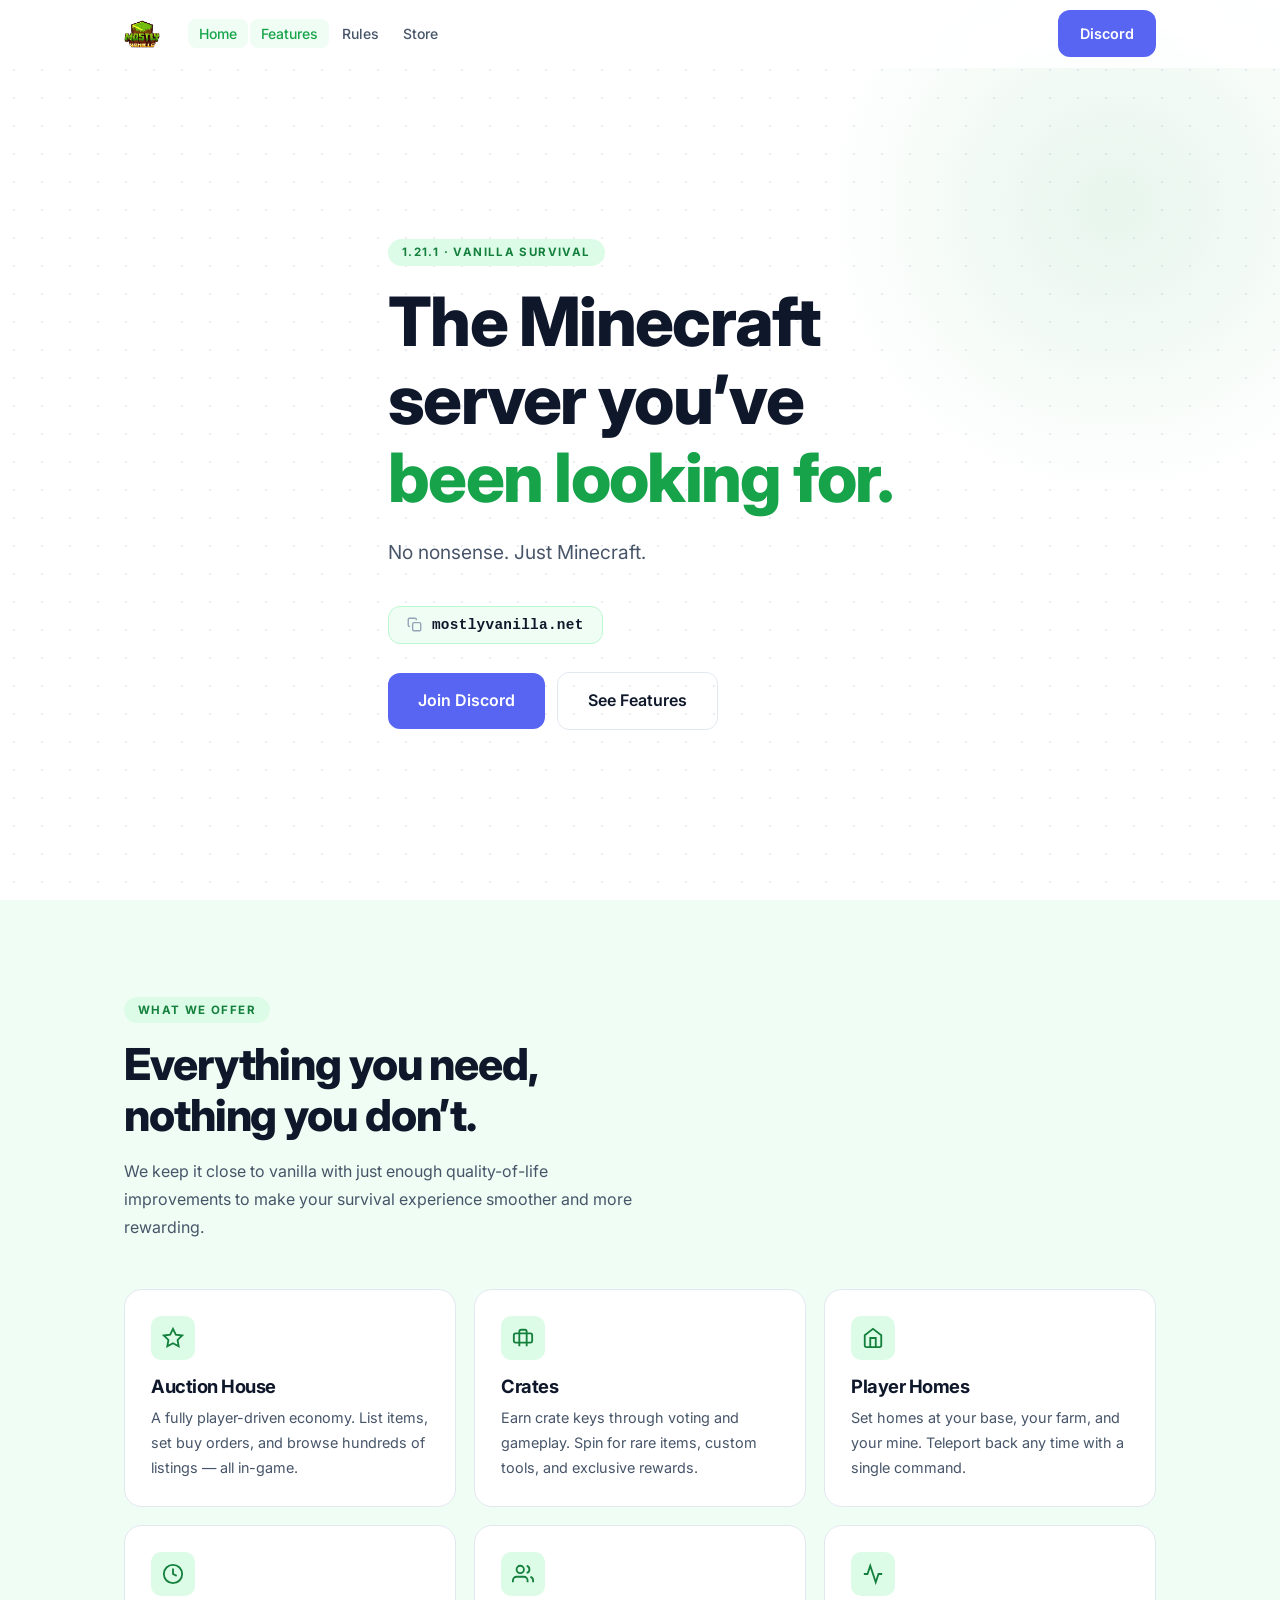
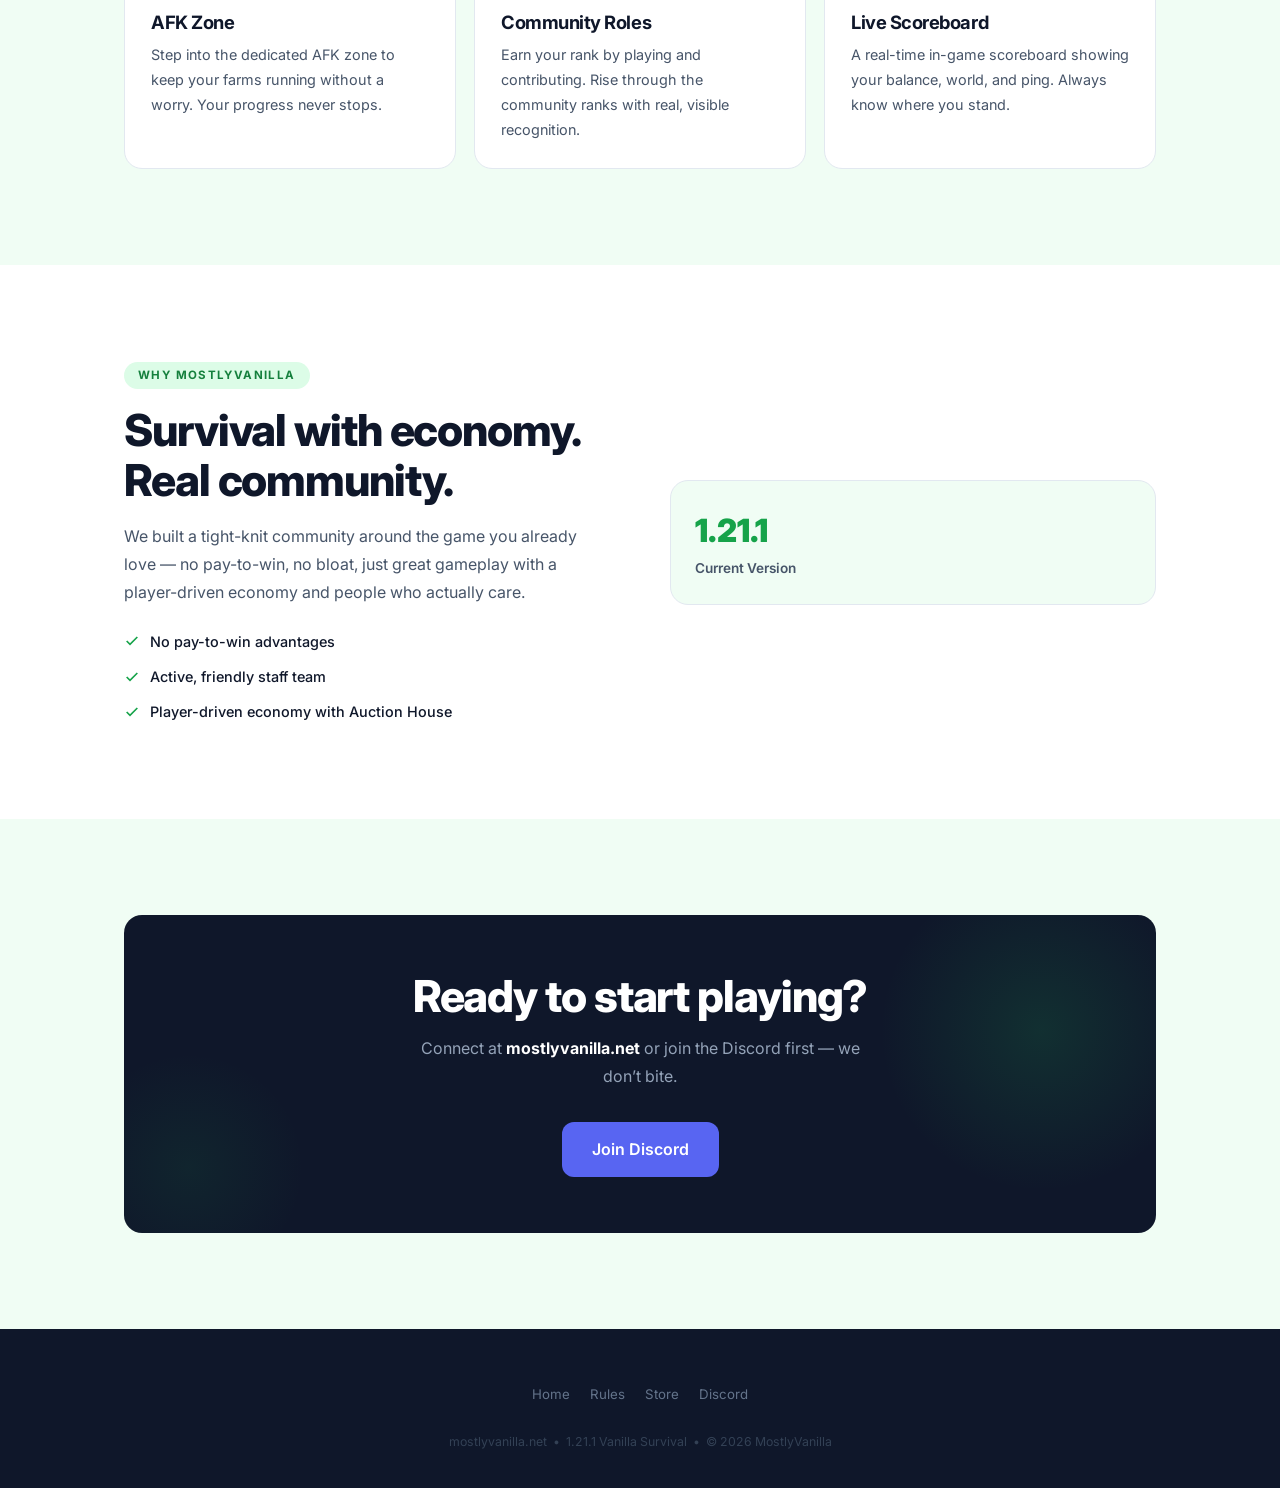
==== index.html @ f2a605c9 "Initial website: Home, Rules, Store pages Co-Authored-By: Claude Sonnet 4.6 <noreply@anthropic.com>" ====
<!DOCTYPE html>
<html lang="en">
<head>
  <meta charset="UTF-8" />
  <meta name="viewport" content="width=device-width, initial-scale=1.0" />
  <title>MostlyVanilla — Survival Minecraft Server</title>
  <meta name="description" content="No nonsense. Just Minecraft. Join MostlyVanilla — a survival community server running 1.21.1 vanilla at mostlyvanilla.net" />
  <meta property="og:title" content="MostlyVanilla — Survival Minecraft Server" />
  <meta property="og:description" content="No nonsense. Just Minecraft. Join us at mostlyvanilla.net" />
  <meta property="og:image" content="server-icon.png" />
  <link rel="icon" type="image/png" href="server-icon.png" />
  <link rel="stylesheet" href="style.css" />
</head>
<body>

  <!-- NAV -->
  <nav class="nav" id="nav">
    <div class="container nav-inner">
      <a href="index.html"><img src="server-icon.png" alt="MostlyVanilla" class="nav-logo" /></a>
      <ul class="nav-links">
        <li><a href="index.html">Home</a></li>
        <li><a href="index.html#features">Features</a></li>
        <li><a href="rules.html">Rules</a></li>
        <li><a href="store.html">Store</a></li>
      </ul>
      <a href="https://discord.gg/9JXmgugr8D" target="_blank" rel="noopener noreferrer" class="btn btn-discord nav-discord-btn">
        <svg width="16" height="13" viewBox="0 0 24 19" fill="currentColor" aria-hidden="true"><path d="M20.317 1.492A19.82 19.82 0 0 0 15.942 0c-.187.332-.402.775-.551 1.127a18.3 18.3 0 0 0-5.487 0A12.5 12.5 0 0 0 9.354 0C7.919.44 6.562 1.07 5.36 1.892 2.62 5.877 1.888 9.765 2.254 13.599a19.9 19.9 0 0 0 6.063 3.065 14.5 14.5 0 0 0 1.257-2.04 12.98 12.98 0 0 1-2.044-.985c.171-.124.339-.254.5-.388 3.945 1.808 8.219 1.808 12.115 0 .164.134.33.264.5.388a12.98 12.98 0 0 1-2.044.985c.373.72.791 1.4 1.257 2.04a19.87 19.87 0 0 0 6.063-3.065c.497-4.491-.847-8.345-3.614-11.107ZM8.52 11.266c-1.049 0-1.912-.97-1.912-2.157 0-1.188.843-2.158 1.912-2.158 1.07 0 1.932.97 1.912 2.158 0 1.187-.843 2.157-1.912 2.157Zm7.046 0c-1.049 0-1.912-.97-1.912-2.157 0-1.188.843-2.158 1.912-2.158 1.07 0 1.932.97 1.912 2.158 0 1.187-.843 2.157-1.912 2.157Z"/></svg>
        Discord
      </a>
      <button class="nav-hamburger" id="hamburger" aria-label="Toggle navigation">
        <span></span><span></span><span></span>
      </button>
    </div>
  </nav>

  <div class="nav-mobile" id="mobile-nav">
    <a href="index.html">Home</a>
    <a href="index.html#features">Features</a>
    <a href="rules.html">Rules</a>
    <a href="store.html">Store</a>
    <a href="https://discord.gg/9JXmgugr8D" target="_blank" rel="noopener noreferrer" style="color:#5865f2">Discord</a>
  </div>

  <!-- HERO -->
  <section class="hero">
    <div class="hero-bg-dots"></div>
    <div class="hero-bg-glow"></div>
    <div class="container">
      <div class="hero-content">
        <div class="server-status hero-anim d0" id="server-status">
          <span class="status-dot"></span>
          <span class="status-label">Checking server…</span>
        </div>

        <span class="section-label hero-anim d1">1.21.1 · Vanilla Survival</span>

        <h1 class="hero-anim d2">The Minecraft<br />server you&rsquo;ve<br /><span class="text-green">been looking for.</span></h1>

        <p class="hero-tagline hero-anim d3" id="tagline"></p>

        <button class="hero-ip hero-anim d4" id="ip-copy" aria-label="Copy server IP to clipboard">
          <svg class="copy-icon" width="15" height="15" fill="none" stroke="currentColor" stroke-width="2.2" viewBox="0 0 24 24" aria-hidden="true">
            <rect x="9" y="9" width="13" height="13" rx="2"/>
            <path d="M5 15H4a2 2 0 0 1-2-2V4a2 2 0 0 1 2-2h9a2 2 0 0 1 2 2v1"/>
          </svg>
          <span class="ip-text">mostlyvanilla.net</span>
        </button>

        <div class="hero-ctas hero-anim d5">
          <a href="https://discord.gg/9JXmgugr8D" target="_blank" rel="noopener noreferrer" class="btn btn-discord btn-lg">
            <svg width="17" height="13" viewBox="0 0 24 19" fill="currentColor" aria-hidden="true"><path d="M20.317 1.492A19.82 19.82 0 0 0 15.942 0c-.187.332-.402.775-.551 1.127a18.3 18.3 0 0 0-5.487 0A12.5 12.5 0 0 0 9.354 0C7.919.44 6.562 1.07 5.36 1.892 2.62 5.877 1.888 9.765 2.254 13.599a19.9 19.9 0 0 0 6.063 3.065 14.5 14.5 0 0 0 1.257-2.04 12.98 12.98 0 0 1-2.044-.985c.171-.124.339-.254.5-.388 3.945 1.808 8.219 1.808 12.115 0 .164.134.33.264.5.388a12.98 12.98 0 0 1-2.044.985c.373.72.791 1.4 1.257 2.04a19.87 19.87 0 0 0 6.063-3.065c.497-4.491-.847-8.345-3.614-11.107ZM8.52 11.266c-1.049 0-1.912-.97-1.912-2.157 0-1.188.843-2.158 1.912-2.158 1.07 0 1.932.97 1.912 2.158 0 1.187-.843 2.157-1.912 2.157Zm7.046 0c-1.049 0-1.912-.97-1.912-2.157 0-1.188.843-2.158 1.912-2.158 1.07 0 1.932.97 1.912 2.158 0 1.187-.843 2.157-1.912 2.157Z"/></svg>
            Join Discord
          </a>
          <a href="index.html#features" class="btn btn-outline btn-lg">See Features</a>
        </div>
      </div>
    </div>
  </section>

  <!-- FEATURES -->
  <section class="section section-alt" id="features">
    <div class="container">
      <span class="section-label reveal">What we offer</span>
      <h2 class="reveal mb-4">Everything you need,<br />nothing you don&rsquo;t.</h2>
      <p class="reveal mb-12" style="max-width:520px">We keep it close to vanilla with just enough quality-of-life improvements to make your survival experience smoother and more rewarding.</p>

      <div class="cards-grid">

        <div class="card reveal" data-delay="1">
          <div class="card-icon">
            <svg fill="none" stroke="currentColor" stroke-width="2" viewBox="0 0 24 24" aria-hidden="true"><path d="M12 2l3.09 6.26L22 9.27l-5 4.87 1.18 6.88L12 17.77l-6.18 3.25L7 14.14 2 9.27l6.91-1.01L12 2z"/></svg>
          </div>
          <h3>Auction House</h3>
          <p>A fully player-driven economy. List items, set buy orders, and browse hundreds of listings — all in-game.</p>
        </div>

        <div class="card reveal" data-delay="2">
          <div class="card-icon">
            <svg fill="none" stroke="currentColor" stroke-width="2" viewBox="0 0 24 24" aria-hidden="true"><path d="M20 7H4a2 2 0 0 0-2 2v6a2 2 0 0 0 2 2h16a2 2 0 0 0 2-2V9a2 2 0 0 0-2-2z"/><path d="M16 21V5a2 2 0 0 0-2-2h-4a2 2 0 0 0-2 2v16"/></svg>
          </div>
          <h3>Crates</h3>
          <p>Earn crate keys through voting and gameplay. Spin for rare items, custom tools, and exclusive rewards.</p>
        </div>

        <div class="card reveal" data-delay="3">
          <div class="card-icon">
            <svg fill="none" stroke="currentColor" stroke-width="2" viewBox="0 0 24 24" aria-hidden="true"><path d="M3 9l9-7 9 7v11a2 2 0 0 1-2 2H5a2 2 0 0 1-2-2z"/><polyline points="9,22 9,12 15,12 15,22"/></svg>
          </div>
          <h3>Player Homes</h3>
          <p>Set homes at your base, your farm, and your mine. Teleport back any time with a single command.</p>
        </div>

        <div class="card reveal" data-delay="4">
          <div class="card-icon">
            <svg fill="none" stroke="currentColor" stroke-width="2" viewBox="0 0 24 24" aria-hidden="true"><circle cx="12" cy="12" r="10"/><path d="M12 6v6l4 2"/></svg>
          </div>
          <h3>AFK Zone</h3>
          <p>Step into the dedicated AFK zone to keep your farms running without a worry. Your progress never stops.</p>
        </div>

        <div class="card reveal" data-delay="5">
          <div class="card-icon">
            <svg fill="none" stroke="currentColor" stroke-width="2" viewBox="0 0 24 24" aria-hidden="true"><path d="M17 21v-2a4 4 0 0 0-4-4H5a4 4 0 0 0-4 4v2"/><circle cx="9" cy="7" r="4"/><path d="M23 21v-2a4 4 0 0 0-3-3.87"/><path d="M16 3.13a4 4 0 0 1 0 7.75"/></svg>
          </div>
          <h3>Community Roles</h3>
          <p>Earn your rank by playing and contributing. Rise through the community ranks with real, visible recognition.</p>
        </div>

        <div class="card reveal" data-delay="6">
          <div class="card-icon">
            <svg fill="none" stroke="currentColor" stroke-width="2" viewBox="0 0 24 24" aria-hidden="true"><polyline points="22,12 18,12 15,21 9,3 6,12 2,12"/></svg>
          </div>
          <h3>Live Scoreboard</h3>
          <p>A real-time in-game scoreboard showing your balance, world, and ping. Always know where you stand.</p>
        </div>

      </div>
    </div>
  </section>

  <!-- WHY MOSTLYVANILLA -->
  <section class="section">
    <div class="container">
      <div class="why-grid">
        <div>
          <span class="section-label reveal">Why MostlyVanilla</span>
          <h2 class="reveal mb-4">Survival with economy.<br />Real community.</h2>
          <p class="reveal mb-6">We built a tight-knit community around the game you already love — no pay-to-win, no bloat, just great gameplay with a player-driven economy and people who actually care.</p>
          <ul class="reveal" style="list-style:none;display:flex;flex-direction:column;gap:12px">
            <li style="display:flex;align-items:center;gap:10px;font-size:.9rem;font-weight:500">
              <svg width="16" height="16" fill="none" stroke="var(--green-600)" stroke-width="2.5" viewBox="0 0 24 24"><polyline points="20,6 9,17 4,12"/></svg>
              No pay-to-win advantages
            </li>
            <li style="display:flex;align-items:center;gap:10px;font-size:.9rem;font-weight:500">
              <svg width="16" height="16" fill="none" stroke="var(--green-600)" stroke-width="2.5" viewBox="0 0 24 24"><polyline points="20,6 9,17 4,12"/></svg>
              Active, friendly staff team
            </li>
            <li style="display:flex;align-items:center;gap:10px;font-size:.9rem;font-weight:500">
              <svg width="16" height="16" fill="none" stroke="var(--green-600)" stroke-width="2.5" viewBox="0 0 24 24"><polyline points="20,6 9,17 4,12"/></svg>
              Player-driven economy with Auction House
            </li>
          </ul>
        </div>
        <div class="reveal" style="display:flex;flex-direction:column;gap:14px">
          <div style="background:var(--bg-alt);border:1.5px solid var(--border);border-radius:var(--radius-lg);padding:24px">
            <div style="font-size:2rem;font-weight:900;color:var(--green-600)">1.21.1</div>
            <div style="font-size:.85rem;font-weight:600;color:var(--text-muted);margin-top:2px">Current Version</div>
          </div>
        </div>
      </div>
    </div>
  </section>

  <!-- CTA -->
  <section class="section section-alt">
    <div class="container">
      <div class="cta-banner reveal">
        <h2>Ready to start playing?</h2>
        <p>Connect at <strong style="color:#fff">mostlyvanilla.net</strong> or join the Discord first — we don&rsquo;t bite.</p>
        <div class="cta-actions">
          <a href="https://discord.gg/9JXmgugr8D" target="_blank" rel="noopener noreferrer" class="btn btn-discord btn-lg">
            <svg width="17" height="13" viewBox="0 0 24 19" fill="currentColor" aria-hidden="true"><path d="M20.317 1.492A19.82 19.82 0 0 0 15.942 0c-.187.332-.402.775-.551 1.127a18.3 18.3 0 0 0-5.487 0A12.5 12.5 0 0 0 9.354 0C7.919.44 6.562 1.07 5.36 1.892 2.62 5.877 1.888 9.765 2.254 13.599a19.9 19.9 0 0 0 6.063 3.065 14.5 14.5 0 0 0 1.257-2.04 12.98 12.98 0 0 1-2.044-.985c.171-.124.339-.254.5-.388 3.945 1.808 8.219 1.808 12.115 0 .164.134.33.264.5.388a12.98 12.98 0 0 1-2.044.985c.373.72.791 1.4 1.257 2.04a19.87 19.87 0 0 0 6.063-3.065c.497-4.491-.847-8.345-3.614-11.107ZM8.52 11.266c-1.049 0-1.912-.97-1.912-2.157 0-1.188.843-2.158 1.912-2.158 1.07 0 1.932.97 1.912 2.158 0 1.187-.843 2.157-1.912 2.157Zm7.046 0c-1.049 0-1.912-.97-1.912-2.157 0-1.188.843-2.158 1.912-2.158 1.07 0 1.932.97 1.912 2.158 0 1.187-.843 2.157-1.912 2.157Z"/></svg>
            Join Discord
          </a>
        </div>
      </div>
    </div>
  </section>

  <!-- FOOTER -->
  <footer class="footer">
    <div class="container footer-inner">
      <ul class="footer-links">
        <li><a href="index.html">Home</a></li>
        <li><a href="rules.html">Rules</a></li>
        <li><a href="store.html">Store</a></li>
        <li><a href="https://discord.gg/9JXmgugr8D" target="_blank" rel="noopener noreferrer">Discord</a></li>
      </ul>
      <p class="footer-copy">mostlyvanilla.net &nbsp;&bull;&nbsp; 1.21.1 Vanilla Survival &nbsp;&bull;&nbsp; &copy; 2026 MostlyVanilla</p>
    </div>
  </footer>

  <!-- FATHER'S DAY POPUP -->
  <div id="fd-backdrop" style="display:none;position:fixed;inset:0;background:rgba(15,23,42,.55);backdrop-filter:blur(4px);-webkit-backdrop-filter:blur(4px);z-index:300;align-items:center;justify-content:center;padding:24px">
    <div id="fd-modal" style="background:#fff;border-radius:20px;max-width:460px;width:100%;overflow:hidden;box-shadow:0 24px 64px rgba(0,0,0,.2);animation:fdIn .25s cubic-bezier(.4,0,.2,1) both">
      <!-- Header -->
      <div style="background:linear-gradient(135deg,#78350f,#92400e);padding:32px 32px 28px;text-align:center;position:relative">
        <button onclick="closeFdPopup()" style="position:absolute;top:14px;right:14px;width:30px;height:30px;border:none;background:rgba(255,255,255,.15);border-radius:8px;cursor:pointer;display:flex;align-items:center;justify-content:center;color:#fff;transition:background 160ms" onmouseover="this.style.background='rgba(255,255,255,.25)'" onmouseout="this.style.background='rgba(255,255,255,.15)'">
          <svg width="13" height="13" fill="none" stroke="currentColor" stroke-width="2.5" viewBox="0 0 24 24"><line x1="18" y1="6" x2="6" y2="18"/><line x1="6" y1="6" x2="18" y2="18"/></svg>
        </button>
        <div style="font-size:2rem;margin-bottom:8px">&#127826;</div>
        <div style="display:inline-block;background:rgba(255,255,255,.18);border:1.5px solid rgba(255,255,255,.28);border-radius:99px;padding:3px 14px;font-size:.68rem;font-weight:700;letter-spacing:.12em;text-transform:uppercase;color:#fde68a;margin-bottom:10px">Limited Time</div>
        <div style="font-size:1.75rem;font-weight:900;color:#fff;letter-spacing:-.02em;line-height:1.1;margin-bottom:6px">Father&rsquo;s Day Sale</div>
        <div style="font-size:3rem;font-weight:900;color:#fde68a;letter-spacing:-.03em;line-height:1">40% OFF</div>
      </div>
      <!-- Body -->
      <div style="padding:28px 32px 32px;text-align:center">
        <p style="font-size:.95rem;color:#475569;margin-bottom:8px">Everything in the store is <strong style="color:#0f172a">40% off</strong> for a limited time.</p>
        <p style="font-size:.85rem;color:#94a3b8;margin-bottom:24px">Daily crate keys, donor ranks, and more. Thank you for supporting MostlyVanilla!</p>
        <div style="display:flex;flex-direction:column;gap:10px">
          <a href="store.html" onclick="closeFdPopup()" style="display:block;padding:13px;background:#92400e;color:#fff;border-radius:12px;font-size:.95rem;font-weight:700;text-align:center;transition:background 180ms" onmouseover="this.style.background='#78350f'" onmouseout="this.style.background='#92400e'">
            Shop the Sale &rarr;
          </a>
          <button onclick="closeFdPopup()" style="display:block;width:100%;padding:11px;background:none;border:1.5px solid #e2e8f0;border-radius:12px;font-size:.88rem;font-weight:500;color:#94a3b8;cursor:pointer;transition:border-color 160ms,color 160ms" onmouseover="this.style.borderColor='#cbd5e1';this.style.color='#475569'" onmouseout="this.style.borderColor='#e2e8f0';this.style.color='#94a3b8'">
            Maybe later
          </button>
        </div>
      </div>
    </div>
  </div>

  <style>
    @keyframes fdIn {
      from { opacity: 0; transform: scale(.94) translateY(10px); }
      to   { opacity: 1; transform: scale(1) translateY(0); }
    }
  </style>

  <script src="script.js"></script>
  <script>
    function showFdPopup() {
      const bd = document.getElementById('fd-backdrop');
      bd.style.display = 'flex';
      document.body.style.overflow = 'hidden';
      // reset animation
      const modal = document.getElementById('fd-modal');
      modal.style.animation = 'none';
      modal.offsetHeight; // reflow
      modal.style.animation = '';
    }

    function closeFdPopup() {
      document.getElementById('fd-backdrop').style.display = 'none';
      document.body.style.overflow = '';
    }

    // close on backdrop click
    document.getElementById('fd-backdrop').addEventListener('click', function(e) {
      if (e.target === this) closeFdPopup();
    });

    // close on Escape
    document.addEventListener('keydown', function(e) {
      if (e.key === 'Escape') closeFdPopup();
    });

    // show after 5s, then every 2 minutes
    setTimeout(function() {
      showFdPopup();
      setInterval(showFdPopup, 120000);
    }, 5000);
  </script>
</body>
</html>
---- style.css ----
@import url('https://fonts.googleapis.com/css2?family=Inter:wght@400;500;600;700;800;900&display=swap');

*, *::before, *::after { box-sizing: border-box; margin: 0; padding: 0; }

:root {
  --bg: #ffffff;
  --bg-alt: #f0fdf4;
  --surface: #f8fafc;
  --border: #e2e8f0;
  --border-green: #bbf7d0;
  --green-50: #f0fdf4;
  --green-100: #dcfce7;
  --green-500: #22c55e;
  --green-600: #16a34a;
  --green-700: #15803d;
  --text: #0f172a;
  --text-muted: #475569;
  --text-subtle: #94a3b8;
  --nav-h: 68px;
  --radius: 12px;
  --radius-lg: 18px;
  --shadow-sm: 0 1px 3px rgba(0,0,0,.07), 0 1px 2px rgba(0,0,0,.05);
  --shadow-md: 0 4px 20px rgba(0,0,0,.09);
  --shadow-green: 0 4px 20px rgba(22,163,74,.22);
  --ease: cubic-bezier(.4,0,.2,1);
}

html { scroll-behavior: smooth; }

body {
  font-family: 'Inter', system-ui, -apple-system, sans-serif;
  background: var(--bg);
  color: var(--text);
  line-height: 1.6;
  -webkit-font-smoothing: antialiased;
  overflow-x: hidden;
}

img { max-width: 100%; display: block; }
a { text-decoration: none; color: inherit; }

/* ── Typography ── */
h1, h2, h3, h4 { line-height: 1.15; font-weight: 800; letter-spacing: -0.025em; }
h1 { font-size: clamp(2.4rem, 6vw, 4.25rem); }
h2 { font-size: clamp(1.75rem, 4vw, 2.75rem); }
h3 { font-size: 1.15rem; font-weight: 700; }
p { color: var(--text-muted); line-height: 1.75; }

.section-label {
  display: inline-block;
  font-size: 0.72rem;
  font-weight: 700;
  letter-spacing: 0.12em;
  text-transform: uppercase;
  color: var(--green-700);
  background: var(--green-100);
  padding: 4px 14px;
  border-radius: 99px;
  margin-bottom: 1rem;
}

/* ── Buttons ── */
.btn {
  display: inline-flex;
  align-items: center;
  gap: 8px;
  padding: 12px 22px;
  border-radius: var(--radius);
  font-size: 0.9rem;
  font-weight: 600;
  cursor: pointer;
  border: none;
  transition: background 180ms var(--ease), box-shadow 180ms var(--ease), transform 180ms var(--ease), border-color 180ms var(--ease), color 180ms var(--ease);
  white-space: nowrap;
}
.btn-primary { background: var(--green-600); color: #fff; }
.btn-primary:hover { background: var(--green-700); box-shadow: var(--shadow-green); transform: translateY(-1px); }

.btn-outline { background: transparent; color: var(--text); border: 1.5px solid var(--border); }
.btn-outline:hover { border-color: var(--green-600); color: var(--green-600); transform: translateY(-1px); }

.btn-discord { background: #5865f2; color: #fff; }
.btn-discord:hover { background: #4752c4; box-shadow: 0 4px 20px rgba(88,101,242,.3); transform: translateY(-1px); }

.btn-lg { padding: 15px 30px; font-size: 1rem; }

/* ── Layout ── */
.container { max-width: 1080px; margin: 0 auto; padding: 0 24px; }
.section { padding: 96px 0; }
.section-alt { background: var(--bg-alt); }

/* ── NAV ── */
.nav {
  position: fixed;
  top: 0; left: 0; right: 0;
  z-index: 100;
  height: var(--nav-h);
  background: rgba(255,255,255,.82);
  backdrop-filter: blur(14px);
  -webkit-backdrop-filter: blur(14px);
  border-bottom: 1px solid transparent;
  transition: border-color 200ms var(--ease), box-shadow 200ms var(--ease);
}
.nav.scrolled { border-bottom-color: var(--border); box-shadow: var(--shadow-sm); }
.nav-inner { display: flex; align-items: center; height: 100%; }
.nav-logo { height: 36px; width: 36px; border-radius: 6px; object-fit: cover; }

.nav-links {
  display: flex;
  align-items: center;
  gap: 2px;
  list-style: none;
  margin: 0 auto 0 28px;
}
.nav-links a {
  font-size: 0.875rem;
  font-weight: 500;
  color: var(--text-muted);
  padding: 6px 11px;
  border-radius: 8px;
  transition: color 160ms, background 160ms;
}
.nav-links a:hover, .nav-links a.active {
  color: var(--green-600);
  background: var(--green-50);
}
.nav-discord-btn { margin-left: 20px; }

.nav-hamburger {
  display: none;
  flex-direction: column;
  gap: 5px;
  background: none;
  border: none;
  cursor: pointer;
  padding: 8px;
  margin-left: auto;
}
.nav-hamburger span {
  display: block;
  width: 22px;
  height: 2px;
  background: var(--text);
  border-radius: 2px;
  transition: all 200ms var(--ease);
}
.nav-hamburger.open span:nth-child(1) { transform: translateY(7px) rotate(45deg); }
.nav-hamburger.open span:nth-child(2) { opacity: 0; transform: scaleX(0); }
.nav-hamburger.open span:nth-child(3) { transform: translateY(-7px) rotate(-45deg); }

.nav-mobile {
  display: none;
  position: fixed;
  top: var(--nav-h); left: 0; right: 0;
  background: #fff;
  border-bottom: 1px solid var(--border);
  padding: 12px 24px 20px;
  z-index: 99;
  box-shadow: var(--shadow-md);
}
.nav-mobile.open { display: block; }
.nav-mobile a {
  display: block;
  padding: 11px 0;
  font-weight: 500;
  color: var(--text-muted);
  border-bottom: 1px solid var(--border);
  transition: color 160ms;
}
.nav-mobile a:last-child { border-bottom: none; }
.nav-mobile a:hover { color: var(--green-600); }

@media (max-width: 780px) {
  .nav-links, .nav-discord-btn { display: none; }
  .nav-hamburger { display: flex; }
}

/* ── HERO ── */
.hero {
  min-height: 100vh;
  display: flex;
  align-items: center;
  padding-top: var(--nav-h);
  position: relative;
  overflow: hidden;
}
.hero-bg-dots {
  position: absolute;
  inset: 0;
  background-image: radial-gradient(circle, #cbd5e1 1px, transparent 1px);
  background-size: 28px 28px;
  opacity: 0.45;
  pointer-events: none;
  z-index: 0;
}
.hero-bg-glow {
  position: absolute;
  top: -120px; right: -160px;
  width: 650px; height: 650px;
  background: radial-gradient(circle, rgba(22,163,74,.1) 0%, transparent 65%);
  pointer-events: none;
  z-index: 0;
}
.hero-content { position: relative; z-index: 1; max-width: 680px; }

.server-status {
  display: inline-flex;
  align-items: center;
  gap: 8px;
  font-size: 0.82rem;
  font-weight: 500;
  color: var(--text-muted);
  background: var(--surface);
  border: 1px solid var(--border);
  border-radius: 99px;
  padding: 5px 14px;
  margin-bottom: 20px;
}
.status-dot {
  width: 8px; height: 8px;
  border-radius: 50%;
  flex-shrink: 0;
  animation: pulse-dot 2s ease-in-out infinite;
}
.status-dot.online { background: var(--green-500); box-shadow: 0 0 0 3px rgba(34,197,94,.2); }
.status-dot.offline { background: #f87171; animation: none; }
@keyframes pulse-dot {
  0%, 100% { box-shadow: 0 0 0 3px rgba(34,197,94,.2); }
  50% { box-shadow: 0 0 0 6px rgba(34,197,94,.05); }
}

.hero-tagline {
  font-size: clamp(1rem, 2.2vw, 1.2rem);
  color: var(--text-muted);
  margin: 1.25rem 0 2.25rem;
  min-height: 2rem;
  transition: opacity 0.3s ease, transform 0.3s ease;
}

.hero-ip {
  display: inline-flex;
  align-items: center;
  gap: 10px;
  background: var(--green-50);
  border: 1.5px solid var(--border-green);
  border-radius: var(--radius);
  padding: 10px 18px;
  font-family: 'Courier New', 'Menlo', monospace;
  font-size: 0.9rem;
  font-weight: 700;
  color: var(--text);
  cursor: pointer;
  transition: border-color 180ms, box-shadow 180ms, background 180ms;
  margin-bottom: 28px;
  letter-spacing: 0.02em;
}
.hero-ip:hover { border-color: var(--green-500); box-shadow: var(--shadow-green); }
.copy-icon { color: var(--text-subtle); transition: color 180ms; flex-shrink: 0; }
.hero-ip:hover .copy-icon { color: var(--green-600); }

.hero-ctas { display: flex; gap: 12px; flex-wrap: wrap; align-items: center; }

/* Hero entrance animations */
@keyframes fadeSlideUp {
  from { opacity: 0; transform: translateY(18px); }
  to   { opacity: 1; transform: translateY(0); }
}
.hero-anim { animation: fadeSlideUp 0.6s var(--ease) both; }
.d0 { animation-delay: 0ms; }
.d1 { animation-delay: 80ms; }
.d2 { animation-delay: 160ms; }
.d3 { animation-delay: 240ms; }
.d4 { animation-delay: 320ms; }
.d5 { animation-delay: 400ms; }

/* ── FEATURE CARDS ── */
.cards-grid { display: grid; grid-template-columns: repeat(3, 1fr); gap: 18px; }
@media (max-width: 860px) { .cards-grid { grid-template-columns: repeat(2, 1fr); } }
@media (max-width: 540px) { .cards-grid { grid-template-columns: 1fr; } }

.card {
  background: #fff;
  border: 1.5px solid var(--border);
  border-radius: var(--radius-lg);
  padding: 26px;
  transition: border-color 200ms, box-shadow 200ms, transform 200ms var(--ease);
}
.card:hover { border-color: var(--border-green); box-shadow: var(--shadow-md); transform: translateY(-3px); }
.card-icon {
  width: 44px; height: 44px;
  background: var(--green-100);
  border-radius: 10px;
  display: flex; align-items: center; justify-content: center;
  margin-bottom: 16px;
  color: var(--green-700);
}
.card-icon svg { width: 22px; height: 22px; }
.card h3 { margin-bottom: 8px; }
.card p { font-size: 0.9rem; }

/* ── CTA BANNER ── */
.cta-banner {
  background: var(--text);
  border-radius: var(--radius-lg);
  padding: 56px 48px;
  text-align: center;
  position: relative;
  overflow: hidden;
}
.cta-banner::before {
  content: '';
  position: absolute;
  top: -60px; right: -60px;
  width: 350px; height: 350px;
  background: radial-gradient(circle, rgba(34,197,94,.14) 0%, transparent 65%);
  pointer-events: none;
}
.cta-banner::after {
  content: '';
  position: absolute;
  bottom: -60px; left: -60px;
  width: 250px; height: 250px;
  background: radial-gradient(circle, rgba(34,197,94,.08) 0%, transparent 65%);
  pointer-events: none;
}
.cta-banner h2 { color: #fff; margin-bottom: 12px; }
.cta-banner p { color: #94a3b8; margin-bottom: 32px; max-width: 480px; margin-left: auto; margin-right: auto; }
.cta-actions { display: flex; gap: 12px; justify-content: center; flex-wrap: wrap; position: relative; z-index: 1; }
.btn-white { background: #fff; color: var(--text); }
.btn-white:hover { background: #f1f5f9; transform: translateY(-1px); }
.btn-ghost { background: rgba(255,255,255,.1); color: #fff; border: 1.5px solid rgba(255,255,255,.2); }
.btn-ghost:hover { background: rgba(255,255,255,.18); transform: translateY(-1px); }

/* ── PAGE HERO (inner pages) ── */
.page-hero {
  padding: calc(var(--nav-h) + 56px) 0 52px;
  background: var(--bg-alt);
  border-bottom: 1px solid var(--border);
}
.page-hero h1 { font-size: clamp(1.9rem, 5vw, 3rem); margin-bottom: 10px; }
.page-hero p { font-size: 1.05rem; max-width: 500px; }
.divider { width: 44px; height: 4px; background: var(--green-500); border-radius: 2px; margin-bottom: 16px; }

/* ── STAFF ── */
.staff-grid { display: grid; grid-template-columns: repeat(3, 1fr); gap: 18px; }
@media (max-width: 860px) { .staff-grid { grid-template-columns: repeat(2, 1fr); } }
@media (max-width: 520px) { .staff-grid { grid-template-columns: 1fr; } }

.staff-card {
  background: #fff;
  border: 1.5px solid var(--border);
  border-radius: var(--radius-lg);
  padding: 24px;
  transition: border-color 200ms, box-shadow 200ms, transform 200ms var(--ease);
}
.staff-card:hover { border-color: var(--border-green); box-shadow: var(--shadow-md); transform: translateY(-3px); }
.staff-avatar {
  width: 60px; height: 60px;
  border-radius: 12px;
  background: var(--bg-alt);
  overflow: hidden;
  border: 2px solid var(--border);
  margin-bottom: 14px;
}
.staff-avatar img { width: 100%; height: 100%; object-fit: cover; image-rendering: pixelated; }
.staff-name { font-size: 1rem; font-weight: 700; margin-bottom: 6px; }
.staff-desc { font-size: 0.82rem; color: var(--text-muted); margin-top: 4px; line-height: 1.5; }

.role-badge {
  display: inline-block;
  font-size: 0.68rem;
  font-weight: 700;
  letter-spacing: 0.09em;
  text-transform: uppercase;
  padding: 3px 10px;
  border-radius: 99px;
}
.badge-owner  { background: #fef3c7; color: #92400e; }
.badge-admin  { background: #fee2e2; color: #991b1b; }
.badge-mod    { background: #dbeafe; color: #1e40af; }
.badge-helper { background: var(--green-100); color: var(--green-700); }
.badge-builder{ background: #f3e8ff; color: #6b21a8; }

.staff-apply {
  border: 2px dashed var(--border-green);
  background: var(--green-50);
  display: flex;
  flex-direction: column;
  align-items: flex-start;
  justify-content: center;
}
.staff-apply:hover { border-color: var(--green-500); background: var(--green-100); }

/* ── RULES ── */
.rules-list { display: flex; flex-direction: column; gap: 10px; }
.rule-item {
  display: flex;
  gap: 18px;
  align-items: flex-start;
  padding: 22px 24px;
  background: #fff;
  border: 1.5px solid var(--border);
  border-radius: var(--radius);
  transition: border-color 200ms, transform 200ms var(--ease);
}
.rule-item:hover { border-color: var(--border-green); transform: translateX(3px); }
.rule-num {
  flex-shrink: 0;
  width: 34px; height: 34px;
  border-radius: 8px;
  background: var(--green-100);
  color: var(--green-700);
  font-weight: 800;
  font-size: 0.85rem;
  display: flex; align-items: center; justify-content: center;
  margin-top: 1px;
}
.rule-title { font-weight: 700; margin-bottom: 4px; font-size: 0.95rem; }
.rule-desc { font-size: 0.875rem; color: var(--text-muted); line-height: 1.65; }

/* ── VOTE ── */
.vote-list { display: flex; flex-direction: column; gap: 12px; }
.vote-card {
  display: flex;
  align-items: center;
  gap: 20px;
  padding: 22px 24px;
  background: #fff;
  border: 1.5px solid var(--border);
  border-radius: var(--radius-lg);
  transition: border-color 200ms, box-shadow 200ms, transform 200ms var(--ease);
}
.vote-card:hover { border-color: var(--border-green); box-shadow: var(--shadow-md); transform: translateY(-2px); }
.vote-icon {
  width: 44px; height: 44px;
  background: var(--green-100);
  border-radius: 10px;
  display: flex; align-items: center; justify-content: center;
  color: var(--green-700);
  flex-shrink: 0;
}
.vote-icon svg { width: 20px; height: 20px; }
.vote-info { flex: 1; }
.vote-name { font-weight: 700; font-size: 0.95rem; }
.vote-desc { font-size: 0.83rem; color: var(--text-muted); margin-top: 2px; }
.vote-btn {
  flex-shrink: 0;
  display: inline-flex;
  align-items: center;
  gap: 6px;
  padding: 9px 18px;
  background: var(--green-600);
  color: #fff;
  border-radius: 9px;
  font-size: 0.83rem;
  font-weight: 600;
  transition: background 180ms, box-shadow 180ms, transform 180ms;
}
.vote-btn:hover { background: var(--green-700); box-shadow: var(--shadow-green); transform: translateY(-1px); }

/* ── STORE ── */
.steps-grid { display: grid; grid-template-columns: repeat(3, 1fr); gap: 18px; }
@media (max-width: 700px) { .steps-grid { grid-template-columns: 1fr; } }

.step-card {
  background: #fff;
  border: 1.5px solid var(--border);
  border-radius: var(--radius-lg);
  padding: 28px 24px;
  text-align: center;
  transition: border-color 200ms, box-shadow 200ms, transform 200ms;
}
.step-card:hover { border-color: var(--border-green); box-shadow: var(--shadow-md); transform: translateY(-3px); }
.step-num {
  width: 48px; height: 48px;
  background: var(--green-600);
  color: #fff;
  border-radius: 12px;
  font-size: 1.25rem;
  font-weight: 800;
  display: flex; align-items: center; justify-content: center;
  margin: 0 auto 16px;
}
.step-card h3 { margin-bottom: 8px; font-size: 1rem; }
.step-card p { font-size: 0.875rem; }

.perk-grid { display: grid; grid-template-columns: repeat(2, 1fr); gap: 14px; }
@media (max-width: 600px) { .perk-grid { grid-template-columns: 1fr; } }

.perk-card {
  display: flex;
  gap: 16px;
  align-items: flex-start;
  padding: 20px;
  background: #fff;
  border: 1.5px solid var(--border);
  border-radius: var(--radius);
  transition: border-color 200ms;
}
.perk-card:hover { border-color: var(--border-green); }
.perk-icon {
  width: 40px; height: 40px;
  background: var(--green-100);
  border-radius: 9px;
  display: flex; align-items: center; justify-content: center;
  flex-shrink: 0;
  color: var(--green-700);
}
.perk-icon svg { width: 18px; height: 18px; }
.perk-title { font-weight: 700; font-size: 0.92rem; margin-bottom: 4px; }
.perk-desc { font-size: 0.82rem; color: var(--text-muted); line-height: 1.55; }

/* ── FOOTER ── */
.footer { background: #0f172a; padding: 52px 0 36px; }
.footer-inner { display: flex; flex-direction: column; align-items: center; text-align: center; gap: 0; }
.footer-logo { height: 34px; width: auto; margin-bottom: 20px; opacity: 0.85; }
.footer-links { display: flex; justify-content: center; gap: 20px; list-style: none; flex-wrap: wrap; margin-bottom: 24px; }
.footer-links a { font-size: 0.83rem; color: #64748b; transition: color 160ms; }
.footer-links a:hover { color: var(--green-500); }
.footer-copy { font-size: 0.77rem; color: #334155; }
.footer-sep { width: 1px; height: 14px; background: #1e293b; }

/* ── SCROLL REVEAL (disabled) ── */
.reveal { opacity: 1; transform: none; }

/* ── Discord button icon hidden ── */
.btn-discord svg { display: none; }

@media (prefers-reduced-motion: reduce) {
  .hero-anim { animation: none; }
  .status-dot { animation: none; }
  * { transition-duration: 0.01ms !important; animation-duration: 0.01ms !important; }
}

/* ── Rank grid (store page) ── */
@media (max-width: 600px) {
  [style*="grid-template-columns:repeat(2,1fr)"] { grid-template-columns: 1fr !important; }
}

/* ── Why grid (home page) ── */
.why-grid { display: grid; grid-template-columns: 1fr 1fr; gap: 60px; align-items: center; }
@media (max-width: 780px) { .why-grid { grid-template-columns: 1fr; gap: 40px; } }

/* ── Misc ── */
.text-green { color: var(--green-600); }
.mb-2 { margin-bottom: 8px; }
.mb-4 { margin-bottom: 16px; }
.mb-6 { margin-bottom: 24px; }
.mb-12 { margin-bottom: 48px; }

@media (max-width: 540px) {
  .section { padding: 64px 0; }
  .cta-banner { padding: 40px 24px; }
  .hero-ctas { flex-direction: column; align-items: flex-start; }
}
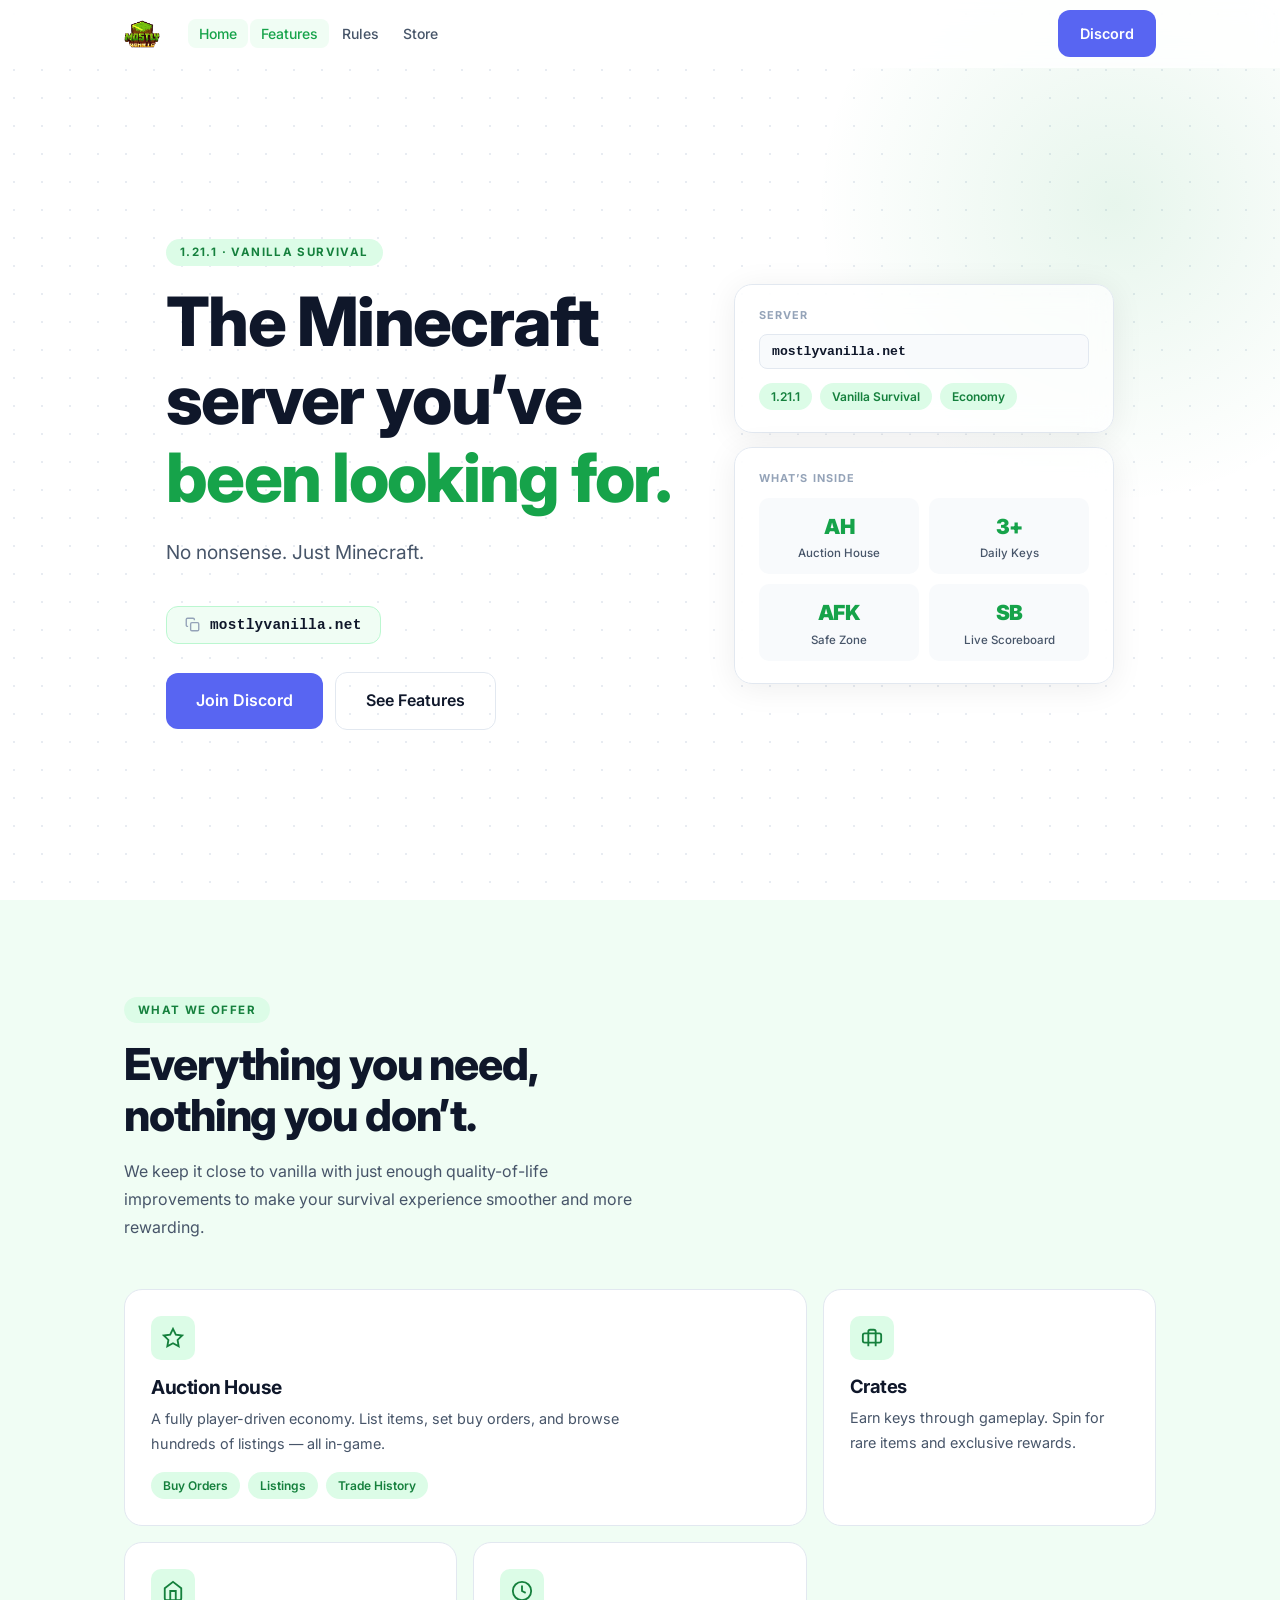
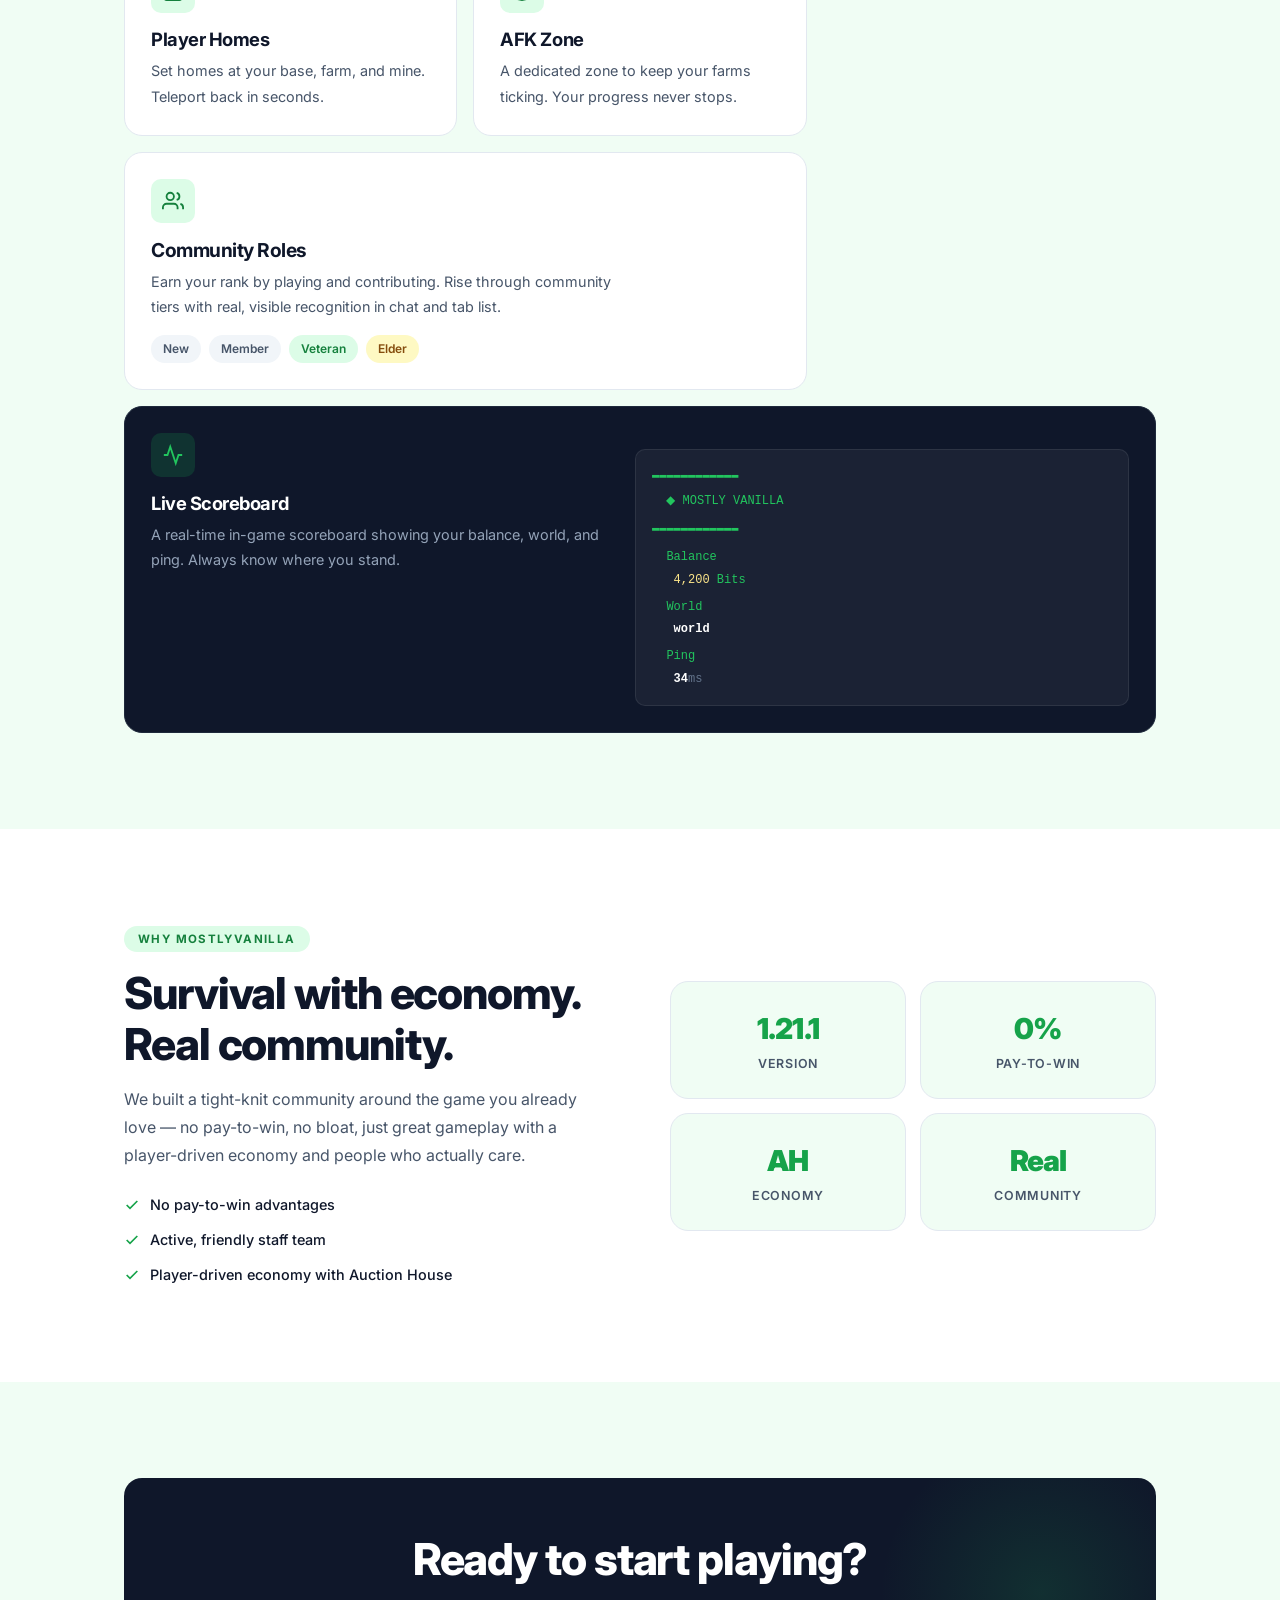
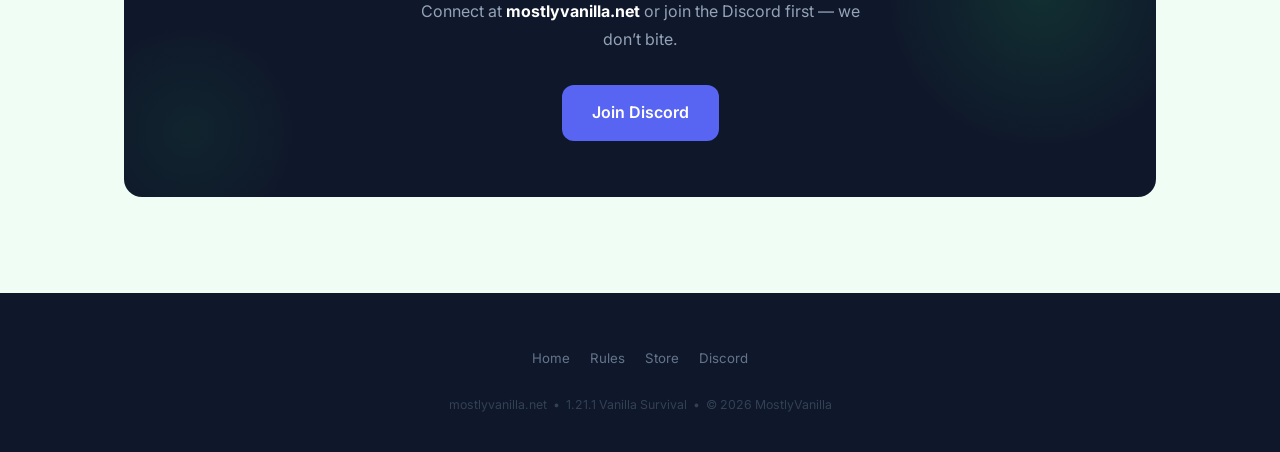
==== commit 57d6499f: "Redesign page layouts: bento features, sidebar rules, featured rank card; remove popup emoji Co-Auth" ====
--- a/index.html
+++ b/index.html
@@ -41,37 +41,149 @@
     <a href="https://discord.gg/9JXmgugr8D" target="_blank" rel="noopener noreferrer" style="color:#5865f2">Discord</a>
   </div>
 
+  <style>
+    .hero-split { display: grid; grid-template-columns: 1fr 380px; gap: 64px; align-items: center; }
+    .hero-deco { display: flex; flex-direction: column; gap: 14px; }
+    .deco-card {
+      background: rgba(255,255,255,.7);
+      border: 1.5px solid var(--border);
+      border-radius: 18px;
+      padding: 22px 24px;
+      backdrop-filter: blur(12px);
+      -webkit-backdrop-filter: blur(12px);
+      box-shadow: 0 4px 32px rgba(0,0,0,.07);
+    }
+    .deco-label { font-size: .68rem; font-weight: 700; letter-spacing: .1em; text-transform: uppercase; color: var(--text-subtle); margin-bottom: 10px; }
+    .deco-ip-row { display: flex; align-items: center; gap: 10px; margin-bottom: 14px; }
+    .deco-ip-badge {
+      font-size: .82rem; font-weight: 700; font-family: 'Courier New', monospace;
+      background: var(--surface); border: 1.5px solid var(--border);
+      border-radius: 8px; padding: 6px 12px; color: var(--text);
+      flex: 1;
+    }
+    .deco-pills { display: flex; gap: 8px; flex-wrap: wrap; }
+    .deco-pill {
+      font-size: .75rem; font-weight: 600;
+      background: var(--green-100); color: var(--green-700);
+      border-radius: 99px; padding: 4px 12px;
+    }
+    .deco-stat-row { display: grid; grid-template-columns: 1fr 1fr; gap: 10px; }
+    .deco-stat { text-align: center; background: var(--surface); border-radius: 10px; padding: 12px 8px; }
+    .deco-stat-val { font-size: 1.3rem; font-weight: 900; color: var(--green-600); letter-spacing: -.03em; }
+    .deco-stat-name { font-size: .72rem; color: var(--text-muted); font-weight: 500; margin-top: 1px; }
+    @media (max-width: 920px) {
+      .hero-split { grid-template-columns: 1fr; }
+      .hero-deco { display: none; }
+    }
+
+    /* ── Bento features ── */
+    .bento-grid {
+      display: grid;
+      grid-template-columns: repeat(3, 1fr);
+      grid-template-rows: auto;
+      gap: 16px;
+    }
+    .bento-wide { grid-column: span 2; }
+    .bento-full { grid-column: span 3; }
+    .bento-grid .card { height: 100%; }
+    .bento-grid .card.bento-wide h3 { font-size: 1.2rem; }
+    .bento-grid .card.bento-wide p { max-width: 480px; }
+    .card-showcase {
+      background: #0f172a;
+      color: #fff;
+      border-color: #1e293b;
+    }
+    .card-showcase .card-icon { background: rgba(22,163,74,.2); color: var(--green-500); }
+    .card-showcase h3 { color: #fff; }
+    .card-showcase p { color: #94a3b8; }
+    .card-showcase .sb-mock {
+      margin-top: 16px;
+      background: rgba(255,255,255,.05);
+      border: 1px solid rgba(255,255,255,.08);
+      border-radius: 10px;
+      padding: 14px 16px;
+      font-size: .75rem;
+      font-family: 'Courier New', monospace;
+      color: #94a3b8;
+      line-height: 1.9;
+    }
+    .sb-mock .sb-green { color: #22c55e; }
+    .sb-mock .sb-yellow { color: #fde68a; }
+    .sb-mock .sb-white { color: #fff; font-weight: 700; }
+    @media (max-width: 700px) {
+      .bento-grid { grid-template-columns: 1fr; }
+      .bento-wide, .bento-full { grid-column: span 1; }
+    }
+  </style>
+
   <!-- HERO -->
   <section class="hero">
     <div class="hero-bg-dots"></div>
     <div class="hero-bg-glow"></div>
     <div class="container">
-      <div class="hero-content">
-        <div class="server-status hero-anim d0" id="server-status">
-          <span class="status-dot"></span>
-          <span class="status-label">Checking server…</span>
-        </div>
-
-        <span class="section-label hero-anim d1">1.21.1 · Vanilla Survival</span>
-
-        <h1 class="hero-anim d2">The Minecraft<br />server you&rsquo;ve<br /><span class="text-green">been looking for.</span></h1>
-
-        <p class="hero-tagline hero-anim d3" id="tagline"></p>
-
-        <button class="hero-ip hero-anim d4" id="ip-copy" aria-label="Copy server IP to clipboard">
-          <svg class="copy-icon" width="15" height="15" fill="none" stroke="currentColor" stroke-width="2.2" viewBox="0 0 24 24" aria-hidden="true">
-            <rect x="9" y="9" width="13" height="13" rx="2"/>
-            <path d="M5 15H4a2 2 0 0 1-2-2V4a2 2 0 0 1 2-2h9a2 2 0 0 1 2 2v1"/>
-          </svg>
-          <span class="ip-text">mostlyvanilla.net</span>
-        </button>
-
-        <div class="hero-ctas hero-anim d5">
-          <a href="https://discord.gg/9JXmgugr8D" target="_blank" rel="noopener noreferrer" class="btn btn-discord btn-lg">
-            <svg width="17" height="13" viewBox="0 0 24 19" fill="currentColor" aria-hidden="true"><path d="M20.317 1.492A19.82 19.82 0 0 0 15.942 0c-.187.332-.402.775-.551 1.127a18.3 18.3 0 0 0-5.487 0A12.5 12.5 0 0 0 9.354 0C7.919.44 6.562 1.07 5.36 1.892 2.62 5.877 1.888 9.765 2.254 13.599a19.9 19.9 0 0 0 6.063 3.065 14.5 14.5 0 0 0 1.257-2.04 12.98 12.98 0 0 1-2.044-.985c.171-.124.339-.254.5-.388 3.945 1.808 8.219 1.808 12.115 0 .164.134.33.264.5.388a12.98 12.98 0 0 1-2.044.985c.373.72.791 1.4 1.257 2.04a19.87 19.87 0 0 0 6.063-3.065c.497-4.491-.847-8.345-3.614-11.107ZM8.52 11.266c-1.049 0-1.912-.97-1.912-2.157 0-1.188.843-2.158 1.912-2.158 1.07 0 1.932.97 1.912 2.158 0 1.187-.843 2.157-1.912 2.157Zm7.046 0c-1.049 0-1.912-.97-1.912-2.157 0-1.188.843-2.158 1.912-2.158 1.07 0 1.932.97 1.912 2.158 0 1.187-.843 2.157-1.912 2.157Z"/></svg>
-            Join Discord
-          </a>
-          <a href="index.html#features" class="btn btn-outline btn-lg">See Features</a>
+      <div class="hero-split">
+        <div class="hero-content">
+          <div class="server-status hero-anim d0" id="server-status">
+            <span class="status-dot"></span>
+            <span class="status-label">Checking server…</span>
+          </div>
+
+          <span class="section-label hero-anim d1">1.21.1 · Vanilla Survival</span>
+
+          <h1 class="hero-anim d2">The Minecraft<br />server you&rsquo;ve<br /><span class="text-green">been looking for.</span></h1>
+
+          <p class="hero-tagline hero-anim d3" id="tagline"></p>
+
+          <button class="hero-ip hero-anim d4" id="ip-copy" aria-label="Copy server IP to clipboard">
+            <svg class="copy-icon" width="15" height="15" fill="none" stroke="currentColor" stroke-width="2.2" viewBox="0 0 24 24" aria-hidden="true">
+              <rect x="9" y="9" width="13" height="13" rx="2"/>
+              <path d="M5 15H4a2 2 0 0 1-2-2V4a2 2 0 0 1 2-2h9a2 2 0 0 1 2 2v1"/>
+            </svg>
+            <span class="ip-text">mostlyvanilla.net</span>
+          </button>
+
+          <div class="hero-ctas hero-anim d5">
+            <a href="https://discord.gg/9JXmgugr8D" target="_blank" rel="noopener noreferrer" class="btn btn-discord btn-lg">
+              Join Discord
+            </a>
+            <a href="index.html#features" class="btn btn-outline btn-lg">See Features</a>
+          </div>
+        </div>
+
+        <!-- Decorative right panel -->
+        <div class="hero-deco hero-anim d4">
+          <div class="deco-card">
+            <div class="deco-label">Server</div>
+            <div class="deco-ip-row">
+              <div class="deco-ip-badge">mostlyvanilla.net</div>
+            </div>
+            <div class="deco-pills">
+              <span class="deco-pill">1.21.1</span>
+              <span class="deco-pill">Vanilla Survival</span>
+              <span class="deco-pill">Economy</span>
+            </div>
+          </div>
+          <div class="deco-card">
+            <div class="deco-label">What&rsquo;s inside</div>
+            <div class="deco-stat-row">
+              <div class="deco-stat">
+                <div class="deco-stat-val">AH</div>
+                <div class="deco-stat-name">Auction House</div>
+              </div>
+              <div class="deco-stat">
+                <div class="deco-stat-val">3+</div>
+                <div class="deco-stat-name">Daily Keys</div>
+              </div>
+              <div class="deco-stat">
+                <div class="deco-stat-val">AFK</div>
+                <div class="deco-stat-name">Safe Zone</div>
+              </div>
+              <div class="deco-stat">
+                <div class="deco-stat-val">SB</div>
+                <div class="deco-stat-name">Live Scoreboard</div>
+              </div>
+            </div>
+          </div>
         </div>
       </div>
     </div>
@@ -84,54 +196,86 @@
       <h2 class="reveal mb-4">Everything you need,<br />nothing you don&rsquo;t.</h2>
       <p class="reveal mb-12" style="max-width:520px">We keep it close to vanilla with just enough quality-of-life improvements to make your survival experience smoother and more rewarding.</p>
 
-      <div class="cards-grid">
-
-        <div class="card reveal" data-delay="1">
+      <div class="bento-grid">
+
+        <!-- AH — wide -->
+        <div class="card bento-wide reveal" data-delay="1">
           <div class="card-icon">
             <svg fill="none" stroke="currentColor" stroke-width="2" viewBox="0 0 24 24" aria-hidden="true"><path d="M12 2l3.09 6.26L22 9.27l-5 4.87 1.18 6.88L12 17.77l-6.18 3.25L7 14.14 2 9.27l6.91-1.01L12 2z"/></svg>
           </div>
           <h3>Auction House</h3>
           <p>A fully player-driven economy. List items, set buy orders, and browse hundreds of listings — all in-game.</p>
-        </div>
-
+          <div style="display:flex;gap:8px;margin-top:16px;flex-wrap:wrap">
+            <span style="font-size:.75rem;font-weight:600;background:var(--green-100);color:var(--green-700);border-radius:99px;padding:4px 12px">Buy Orders</span>
+            <span style="font-size:.75rem;font-weight:600;background:var(--green-100);color:var(--green-700);border-radius:99px;padding:4px 12px">Listings</span>
+            <span style="font-size:.75rem;font-weight:600;background:var(--green-100);color:var(--green-700);border-radius:99px;padding:4px 12px">Trade History</span>
+          </div>
+        </div>
+
+        <!-- Crates -->
         <div class="card reveal" data-delay="2">
           <div class="card-icon">
             <svg fill="none" stroke="currentColor" stroke-width="2" viewBox="0 0 24 24" aria-hidden="true"><path d="M20 7H4a2 2 0 0 0-2 2v6a2 2 0 0 0 2 2h16a2 2 0 0 0 2-2V9a2 2 0 0 0-2-2z"/><path d="M16 21V5a2 2 0 0 0-2-2h-4a2 2 0 0 0-2 2v16"/></svg>
           </div>
           <h3>Crates</h3>
-          <p>Earn crate keys through voting and gameplay. Spin for rare items, custom tools, and exclusive rewards.</p>
-        </div>
-
+          <p>Earn keys through gameplay. Spin for rare items and exclusive rewards.</p>
+        </div>
+
+        <!-- Homes -->
         <div class="card reveal" data-delay="3">
           <div class="card-icon">
             <svg fill="none" stroke="currentColor" stroke-width="2" viewBox="0 0 24 24" aria-hidden="true"><path d="M3 9l9-7 9 7v11a2 2 0 0 1-2 2H5a2 2 0 0 1-2-2z"/><polyline points="9,22 9,12 15,12 15,22"/></svg>
           </div>
           <h3>Player Homes</h3>
-          <p>Set homes at your base, your farm, and your mine. Teleport back any time with a single command.</p>
-        </div>
-
+          <p>Set homes at your base, farm, and mine. Teleport back in seconds.</p>
+        </div>
+
+        <!-- AFK Zone -->
         <div class="card reveal" data-delay="4">
           <div class="card-icon">
             <svg fill="none" stroke="currentColor" stroke-width="2" viewBox="0 0 24 24" aria-hidden="true"><circle cx="12" cy="12" r="10"/><path d="M12 6v6l4 2"/></svg>
           </div>
           <h3>AFK Zone</h3>
-          <p>Step into the dedicated AFK zone to keep your farms running without a worry. Your progress never stops.</p>
-        </div>
-
-        <div class="card reveal" data-delay="5">
+          <p>A dedicated zone to keep your farms ticking. Your progress never stops.</p>
+        </div>
+
+        <!-- Community Roles — wide -->
+        <div class="card bento-wide reveal" data-delay="5">
           <div class="card-icon">
             <svg fill="none" stroke="currentColor" stroke-width="2" viewBox="0 0 24 24" aria-hidden="true"><path d="M17 21v-2a4 4 0 0 0-4-4H5a4 4 0 0 0-4 4v2"/><circle cx="9" cy="7" r="4"/><path d="M23 21v-2a4 4 0 0 0-3-3.87"/><path d="M16 3.13a4 4 0 0 1 0 7.75"/></svg>
           </div>
           <h3>Community Roles</h3>
-          <p>Earn your rank by playing and contributing. Rise through the community ranks with real, visible recognition.</p>
-        </div>
-
-        <div class="card reveal" data-delay="6">
-          <div class="card-icon">
-            <svg fill="none" stroke="currentColor" stroke-width="2" viewBox="0 0 24 24" aria-hidden="true"><polyline points="22,12 18,12 15,21 9,3 6,12 2,12"/></svg>
-          </div>
-          <h3>Live Scoreboard</h3>
-          <p>A real-time in-game scoreboard showing your balance, world, and ping. Always know where you stand.</p>
+          <p>Earn your rank by playing and contributing. Rise through community tiers with real, visible recognition in chat and tab list.</p>
+          <div style="display:flex;gap:8px;margin-top:16px;flex-wrap:wrap">
+            <span style="font-size:.75rem;font-weight:600;background:#f1f5f9;color:#475569;border-radius:99px;padding:4px 12px">New</span>
+            <span style="font-size:.75rem;font-weight:600;background:#f1f5f9;color:#475569;border-radius:99px;padding:4px 12px">Member</span>
+            <span style="font-size:.75rem;font-weight:600;background:var(--green-100);color:var(--green-700);border-radius:99px;padding:4px 12px">Veteran</span>
+            <span style="font-size:.75rem;font-weight:600;background:#fef9c3;color:#854d0e;border-radius:99px;padding:4px 12px">Elder</span>
+          </div>
+        </div>
+
+        <!-- Live Scoreboard — full width dark -->
+        <div class="card card-showcase bento-full reveal" data-delay="6">
+          <div style="display:flex;gap:24px;align-items:flex-start;flex-wrap:wrap">
+            <div style="flex:1;min-width:200px">
+              <div class="card-icon">
+                <svg fill="none" stroke="currentColor" stroke-width="2" viewBox="0 0 24 24" aria-hidden="true"><polyline points="22,12 18,12 15,21 9,3 6,12 2,12"/></svg>
+              </div>
+              <h3>Live Scoreboard</h3>
+              <p>A real-time in-game scoreboard showing your balance, world, and ping. Always know where you stand.</p>
+            </div>
+            <div class="sb-mock" style="min-width:200px;flex:1">
+              <div class="sb-green">▬▬▬▬▬▬▬▬▬▬▬▬</div>
+              <div style="margin:4px 0">&nbsp;&nbsp;<span class="sb-green">◆ MOSTLY VANILLA</span></div>
+              <div class="sb-green">▬▬▬▬▬▬▬▬▬▬▬▬</div>
+              <div style="margin-top:6px">&nbsp;&nbsp;<span class="sb-green">Balance</span></div>
+              <div>&nbsp;&nbsp;&nbsp;<span class="sb-yellow">4,200</span>&nbsp;<span class="sb-green">Bits</span></div>
+              <div style="margin-top:4px">&nbsp;&nbsp;<span class="sb-green">World</span></div>
+              <div>&nbsp;&nbsp;&nbsp;<span class="sb-white">world</span></div>
+              <div style="margin-top:4px">&nbsp;&nbsp;<span class="sb-green">Ping</span></div>
+              <div>&nbsp;&nbsp;&nbsp;<span class="sb-white">34</span><span style="color:#64748b">ms</span></div>
+            </div>
+          </div>
         </div>
 
       </div>
@@ -161,10 +305,22 @@
             </li>
           </ul>
         </div>
-        <div class="reveal" style="display:flex;flex-direction:column;gap:14px">
-          <div style="background:var(--bg-alt);border:1.5px solid var(--border);border-radius:var(--radius-lg);padding:24px">
-            <div style="font-size:2rem;font-weight:900;color:var(--green-600)">1.21.1</div>
-            <div style="font-size:.85rem;font-weight:600;color:var(--text-muted);margin-top:2px">Current Version</div>
+        <div class="reveal" style="display:grid;grid-template-columns:1fr 1fr;gap:14px">
+          <div style="background:var(--bg-alt);border:1.5px solid var(--border);border-radius:var(--radius-lg);padding:24px 20px;text-align:center">
+            <div style="font-size:1.8rem;font-weight:900;color:var(--green-600);letter-spacing:-.03em">1.21.1</div>
+            <div style="font-size:.78rem;font-weight:600;color:var(--text-muted);margin-top:2px;text-transform:uppercase;letter-spacing:.06em">Version</div>
+          </div>
+          <div style="background:var(--bg-alt);border:1.5px solid var(--border);border-radius:var(--radius-lg);padding:24px 20px;text-align:center">
+            <div style="font-size:1.8rem;font-weight:900;color:var(--green-600);letter-spacing:-.03em">0%</div>
+            <div style="font-size:.78rem;font-weight:600;color:var(--text-muted);margin-top:2px;text-transform:uppercase;letter-spacing:.06em">Pay-to-Win</div>
+          </div>
+          <div style="background:var(--bg-alt);border:1.5px solid var(--border);border-radius:var(--radius-lg);padding:24px 20px;text-align:center">
+            <div style="font-size:1.8rem;font-weight:900;color:var(--green-600);letter-spacing:-.03em">AH</div>
+            <div style="font-size:.78rem;font-weight:600;color:var(--text-muted);margin-top:2px;text-transform:uppercase;letter-spacing:.06em">Economy</div>
+          </div>
+          <div style="background:var(--bg-alt);border:1.5px solid var(--border);border-radius:var(--radius-lg);padding:24px 20px;text-align:center">
+            <div style="font-size:1.8rem;font-weight:900;color:var(--green-600);letter-spacing:-.03em">Real</div>
+            <div style="font-size:.78rem;font-weight:600;color:var(--text-muted);margin-top:2px;text-transform:uppercase;letter-spacing:.06em">Community</div>
           </div>
         </div>
       </div>
@@ -208,7 +364,6 @@
         <button onclick="closeFdPopup()" style="position:absolute;top:14px;right:14px;width:30px;height:30px;border:none;background:rgba(255,255,255,.15);border-radius:8px;cursor:pointer;display:flex;align-items:center;justify-content:center;color:#fff;transition:background 160ms" onmouseover="this.style.background='rgba(255,255,255,.25)'" onmouseout="this.style.background='rgba(255,255,255,.15)'">
           <svg width="13" height="13" fill="none" stroke="currentColor" stroke-width="2.5" viewBox="0 0 24 24"><line x1="18" y1="6" x2="6" y2="18"/><line x1="6" y1="6" x2="18" y2="18"/></svg>
         </button>
-        <div style="font-size:2rem;margin-bottom:8px">&#127826;</div>
         <div style="display:inline-block;background:rgba(255,255,255,.18);border:1.5px solid rgba(255,255,255,.28);border-radius:99px;padding:3px 14px;font-size:.68rem;font-weight:700;letter-spacing:.12em;text-transform:uppercase;color:#fde68a;margin-bottom:10px">Limited Time</div>
         <div style="font-size:1.75rem;font-weight:900;color:#fff;letter-spacing:-.02em;line-height:1.1;margin-bottom:6px">Father&rsquo;s Day Sale</div>
         <div style="font-size:3rem;font-weight:900;color:#fde68a;letter-spacing:-.03em;line-height:1">40% OFF</div>
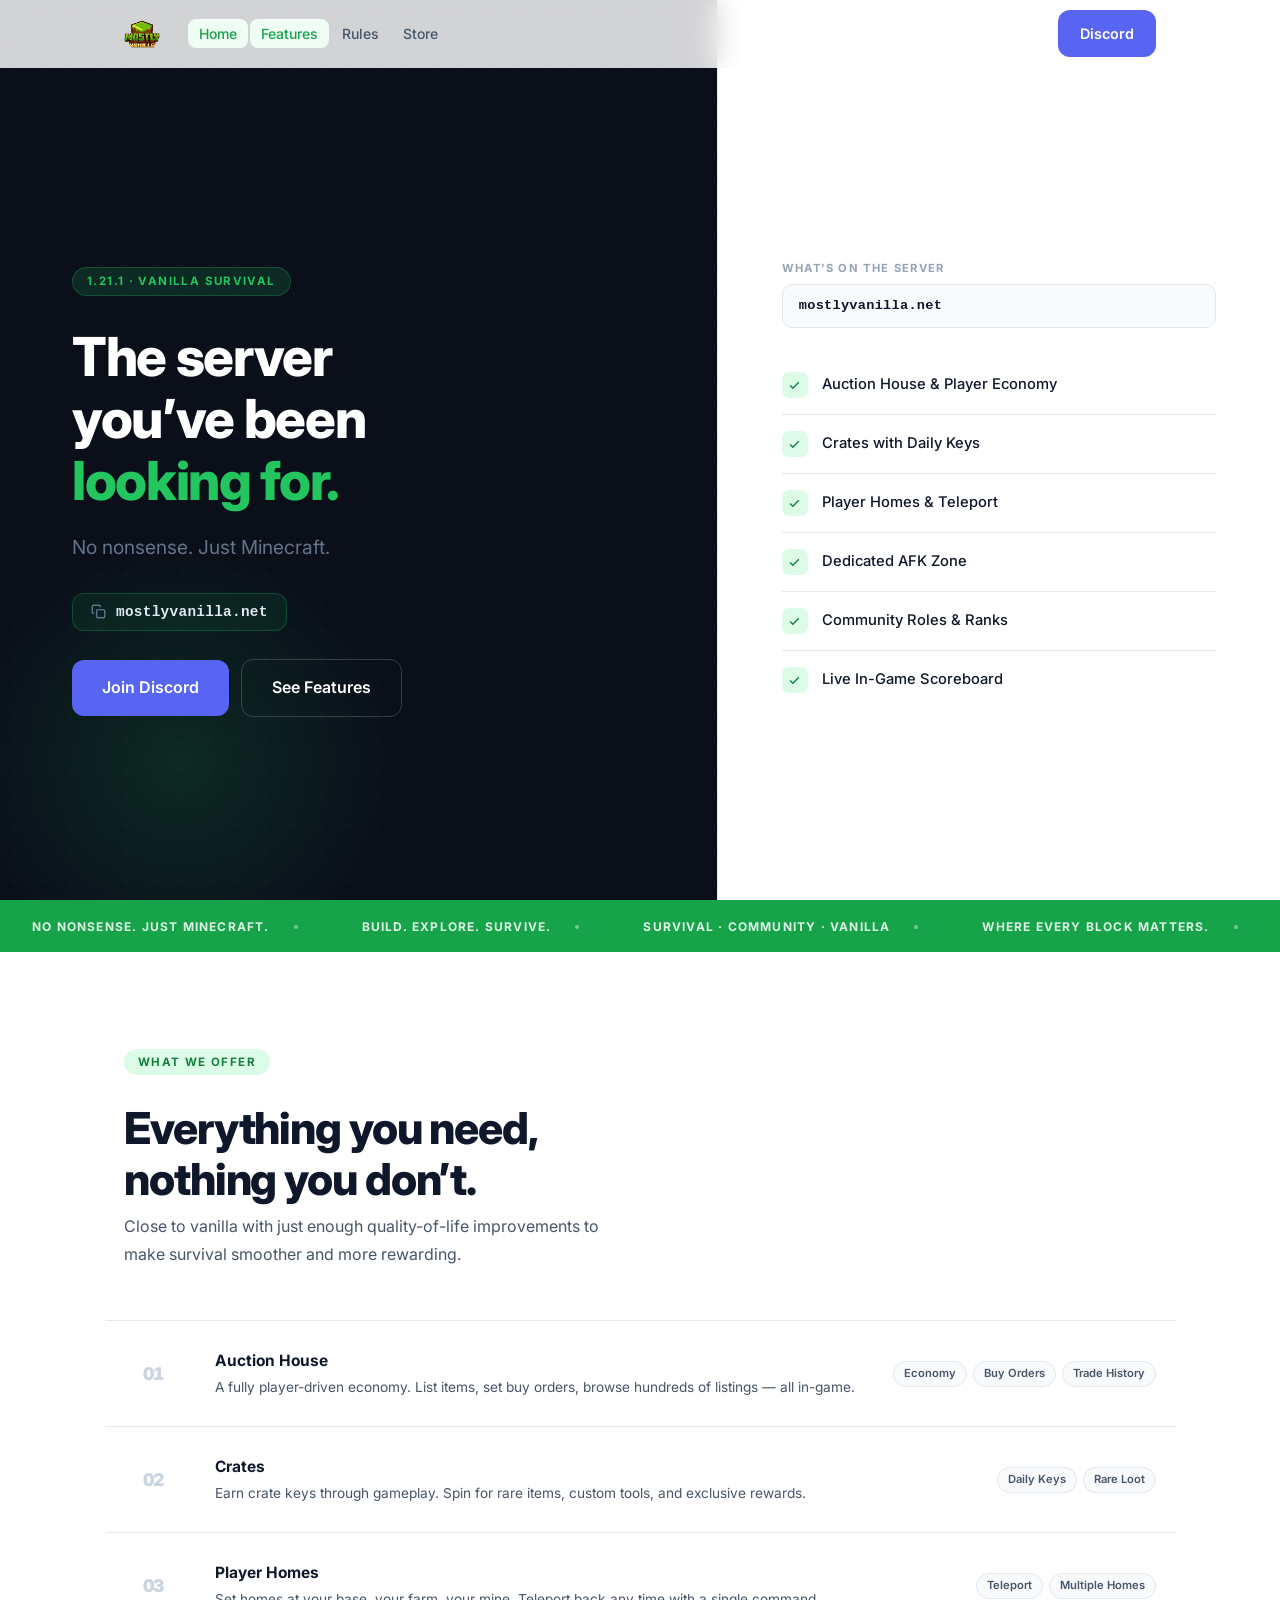
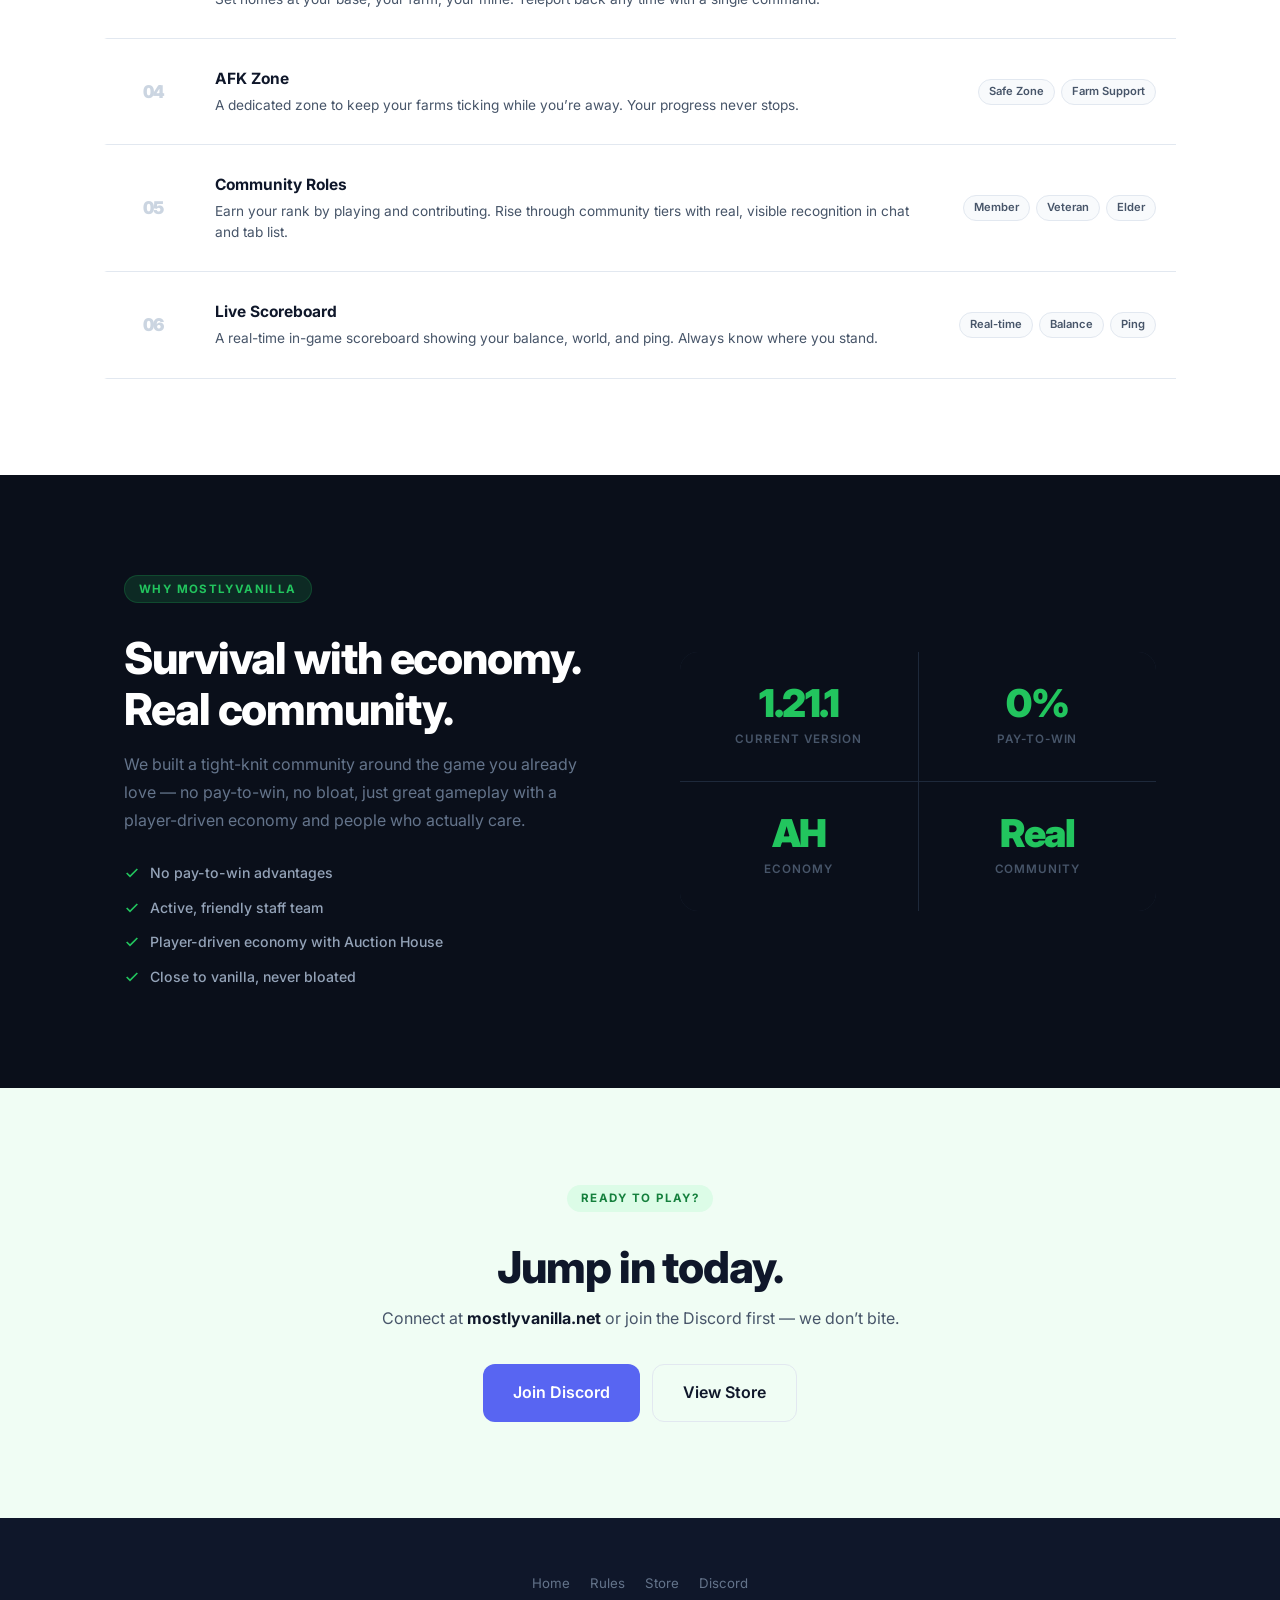
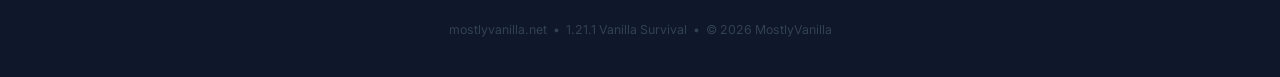
==== commit 87acec08: "Major layout overhaul: split-screen hero, marquee strip, editorial feature list, dark stats section," ====
--- a/index.html
+++ b/index.html
@@ -4,12 +4,214 @@
   <meta charset="UTF-8" />
   <meta name="viewport" content="width=device-width, initial-scale=1.0" />
   <title>MostlyVanilla — Survival Minecraft Server</title>
-  <meta name="description" content="No nonsense. Just Minecraft. Join MostlyVanilla — a survival community server running 1.21.1 vanilla at mostlyvanilla.net" />
+  <meta name="description" content="No nonsense. Just Minecraft. Join MostlyVanilla — a survival community server running 1.21.1 at mostlyvanilla.net" />
   <meta property="og:title" content="MostlyVanilla — Survival Minecraft Server" />
   <meta property="og:description" content="No nonsense. Just Minecraft. Join us at mostlyvanilla.net" />
   <meta property="og:image" content="server-icon.png" />
   <link rel="icon" type="image/png" href="server-icon.png" />
   <link rel="stylesheet" href="style.css" />
+  <style>
+    /* ── Split-screen hero ── */
+    .hero {
+      min-height: 100vh;
+      display: grid;
+      grid-template-columns: 56% 44%;
+      padding: 0;
+      background: none;
+      align-items: stretch;
+    }
+    .hero-bg-dots, .hero-bg-glow { display: none; }
+
+    .hero-dark {
+      background: #0a0f1a;
+      display: flex;
+      flex-direction: column;
+      justify-content: center;
+      padding: calc(var(--nav-h) + 80px) 72px 80px;
+      position: relative;
+      overflow: hidden;
+    }
+    .hero-dark::before {
+      content: '';
+      position: absolute;
+      inset: 0;
+      background-image: radial-gradient(circle, rgba(255,255,255,.04) 1px, transparent 1px);
+      background-size: 28px 28px;
+      pointer-events: none;
+    }
+    .hero-dark::after {
+      content: '';
+      position: absolute;
+      bottom: -120px; left: -80px;
+      width: 520px; height: 520px;
+      background: radial-gradient(circle, rgba(22,163,74,.18) 0%, transparent 60%);
+      pointer-events: none;
+    }
+    .hero-dark .hero-content { position: relative; z-index: 1; max-width: 560px; }
+    .hero-dark h1 { color: #fff; font-size: clamp(2.4rem, 4.2vw, 4rem); }
+    .hero-dark h1 .text-green { color: var(--green-500); }
+    .hero-dark .section-label {
+      background: rgba(34,197,94,.15);
+      color: var(--green-500);
+      border: 1px solid rgba(34,197,94,.25);
+    }
+    .hero-dark .server-status {
+      background: rgba(255,255,255,.06);
+      border-color: rgba(255,255,255,.1);
+    }
+    .hero-dark .status-label { color: #94a3b8; }
+    .hero-dark .hero-tagline { color: #64748b; margin-bottom: 28px; }
+    .hero-dark .hero-ip {
+      background: rgba(22,163,74,.1);
+      border-color: rgba(34,197,94,.25);
+      color: #e2e8f0;
+      margin-bottom: 28px;
+    }
+    .hero-dark .hero-ip:hover { border-color: var(--green-500); background: rgba(22,163,74,.2); }
+    .hero-dark .copy-icon { color: #64748b; }
+    .hero-dark .btn-outline { border-color: rgba(255,255,255,.18); color: #fff; }
+    .hero-dark .btn-outline:hover { border-color: rgba(255,255,255,.35); background: rgba(255,255,255,.07); color: #fff; }
+
+    .hero-light {
+      background: #fff;
+      border-left: 1px solid var(--border);
+      display: flex;
+      flex-direction: column;
+      justify-content: center;
+      padding: calc(var(--nav-h) + 80px) 64px 80px;
+    }
+    .hero-checklist { list-style: none; display: flex; flex-direction: column; }
+    .hero-checklist li {
+      display: flex;
+      align-items: center;
+      gap: 14px;
+      padding: 16px 0;
+      border-bottom: 1px solid var(--border);
+      font-size: .92rem;
+      font-weight: 500;
+      color: var(--text);
+    }
+    .hero-checklist li:last-child { border-bottom: none; }
+    .hero-check {
+      width: 26px; height: 26px;
+      background: var(--green-100);
+      border-radius: 7px;
+      display: flex; align-items: center; justify-content: center;
+      flex-shrink: 0;
+      color: var(--green-700);
+    }
+
+    @media (max-width: 940px) {
+      .hero { grid-template-columns: 1fr; }
+      .hero-dark { padding-bottom: 56px; }
+      .hero-light { border-left: none; border-top: 1px solid var(--border); padding-top: 56px; padding-bottom: 72px; }
+    }
+    @media (max-width: 600px) {
+      .hero-dark { padding-left: 24px; padding-right: 24px; }
+      .hero-light { padding-left: 24px; padding-right: 24px; }
+    }
+
+    /* ── Marquee ── */
+    .marquee-strip {
+      background: var(--green-600);
+      padding: 13px 0;
+      overflow: hidden;
+      white-space: nowrap;
+    }
+    .marquee-track {
+      display: inline-flex;
+      align-items: center;
+      animation: marquee-scroll 28s linear infinite;
+    }
+    @keyframes marquee-scroll {
+      from { transform: translateX(0); }
+      to   { transform: translateX(-50%); }
+    }
+    .marquee-item {
+      display: inline-flex;
+      align-items: center;
+      gap: 24px;
+      padding: 0 32px;
+      font-size: .75rem;
+      font-weight: 700;
+      letter-spacing: .1em;
+      text-transform: uppercase;
+      color: rgba(255,255,255,.85);
+    }
+    .marquee-sep { width: 4px; height: 4px; border-radius: 50%; background: rgba(255,255,255,.4); flex-shrink: 0; }
+
+    /* ── Numbered feature list ── */
+    .feature-list { display: flex; flex-direction: column; }
+    .feature-row {
+      display: grid;
+      grid-template-columns: 52px 1fr auto;
+      gap: 36px;
+      align-items: center;
+      padding: 28px 20px;
+      border-bottom: 1px solid var(--border);
+      border-left: 3px solid transparent;
+      margin: 0 -20px;
+      transition: border-color 160ms, background 160ms;
+    }
+    .feature-row:first-child { border-top: 1px solid var(--border); }
+    .feature-row:hover { border-left-color: var(--green-600); background: var(--green-50); }
+    .feature-num {
+      font-size: 1.1rem;
+      font-weight: 900;
+      color: #cbd5e1;
+      letter-spacing: -.03em;
+      font-variant-numeric: tabular-nums;
+      text-align: center;
+    }
+    .feature-name { font-size: .97rem; font-weight: 700; margin-bottom: 3px; }
+    .feature-desc { font-size: .855rem; color: var(--text-muted); line-height: 1.55; }
+    .feature-tags { display: flex; gap: 6px; flex-wrap: wrap; justify-content: flex-end; }
+    .feature-tag {
+      font-size: .7rem; font-weight: 600;
+      background: var(--surface); border: 1px solid var(--border);
+      color: var(--text-muted); border-radius: 99px; padding: 3px 10px;
+      white-space: nowrap;
+    }
+    @media (max-width: 720px) {
+      .feature-row { grid-template-columns: 40px 1fr; gap: 20px; }
+      .feature-tags { display: none; }
+    }
+    @media (max-width: 480px) {
+      .feature-row { margin: 0; padding: 22px 0; }
+    }
+
+    /* ── Dark stats section ── */
+    .dark-section { background: #0a0f1a; padding: 100px 0; }
+    .dark-section h2 { color: #fff; }
+    .dark-section p { color: #64748b; }
+    .dark-grid {
+      display: grid;
+      grid-template-columns: 1fr 1fr;
+      gap: 80px;
+      align-items: center;
+    }
+    .dark-stats {
+      display: grid;
+      grid-template-columns: 1fr 1fr;
+      gap: 1px;
+      background: #1e293b;
+      border-radius: var(--radius-lg);
+      overflow: hidden;
+    }
+    .dark-stat {
+      background: #0a0f1a;
+      padding: 32px 24px;
+      text-align: center;
+    }
+    .dark-stat-val { font-size: 2.4rem; font-weight: 900; color: var(--green-500); letter-spacing: -.04em; line-height: 1; }
+    .dark-stat-label { font-size: .73rem; font-weight: 600; letter-spacing: .08em; text-transform: uppercase; color: #475569; margin-top: 8px; }
+    .dark-check { display: flex; flex-direction: column; gap: 12px; margin-top: 28px; }
+    .dark-check-item { display: flex; align-items: center; gap: 10px; font-size: .88rem; font-weight: 500; color: #94a3b8; }
+    .dark-check-item svg { color: var(--green-500); flex-shrink: 0; }
+    @media (max-width: 820px) {
+      .dark-grid { grid-template-columns: 1fr; gap: 48px; }
+    }
+  </style>
 </head>
 <body>
 
@@ -23,10 +225,7 @@
         <li><a href="rules.html">Rules</a></li>
         <li><a href="store.html">Store</a></li>
       </ul>
-      <a href="https://discord.gg/9JXmgugr8D" target="_blank" rel="noopener noreferrer" class="btn btn-discord nav-discord-btn">
-        <svg width="16" height="13" viewBox="0 0 24 19" fill="currentColor" aria-hidden="true"><path d="M20.317 1.492A19.82 19.82 0 0 0 15.942 0c-.187.332-.402.775-.551 1.127a18.3 18.3 0 0 0-5.487 0A12.5 12.5 0 0 0 9.354 0C7.919.44 6.562 1.07 5.36 1.892 2.62 5.877 1.888 9.765 2.254 13.599a19.9 19.9 0 0 0 6.063 3.065 14.5 14.5 0 0 0 1.257-2.04 12.98 12.98 0 0 1-2.044-.985c.171-.124.339-.254.5-.388 3.945 1.808 8.219 1.808 12.115 0 .164.134.33.264.5.388a12.98 12.98 0 0 1-2.044.985c.373.72.791 1.4 1.257 2.04a19.87 19.87 0 0 0 6.063-3.065c.497-4.491-.847-8.345-3.614-11.107ZM8.52 11.266c-1.049 0-1.912-.97-1.912-2.157 0-1.188.843-2.158 1.912-2.158 1.07 0 1.932.97 1.912 2.158 0 1.187-.843 2.157-1.912 2.157Zm7.046 0c-1.049 0-1.912-.97-1.912-2.157 0-1.188.843-2.158 1.912-2.158 1.07 0 1.932.97 1.912 2.158 0 1.187-.843 2.157-1.912 2.157Z"/></svg>
-        Discord
-      </a>
+      <a href="https://discord.gg/9JXmgugr8D" target="_blank" rel="noopener noreferrer" class="btn btn-discord nav-discord-btn">Discord</a>
       <button class="nav-hamburger" id="hamburger" aria-label="Toggle navigation">
         <span></span><span></span><span></span>
       </button>
@@ -41,304 +240,236 @@
     <a href="https://discord.gg/9JXmgugr8D" target="_blank" rel="noopener noreferrer" style="color:#5865f2">Discord</a>
   </div>
 
-  <style>
-    .hero-split { display: grid; grid-template-columns: 1fr 380px; gap: 64px; align-items: center; }
-    .hero-deco { display: flex; flex-direction: column; gap: 14px; }
-    .deco-card {
-      background: rgba(255,255,255,.7);
-      border: 1.5px solid var(--border);
-      border-radius: 18px;
-      padding: 22px 24px;
-      backdrop-filter: blur(12px);
-      -webkit-backdrop-filter: blur(12px);
-      box-shadow: 0 4px 32px rgba(0,0,0,.07);
-    }
-    .deco-label { font-size: .68rem; font-weight: 700; letter-spacing: .1em; text-transform: uppercase; color: var(--text-subtle); margin-bottom: 10px; }
-    .deco-ip-row { display: flex; align-items: center; gap: 10px; margin-bottom: 14px; }
-    .deco-ip-badge {
-      font-size: .82rem; font-weight: 700; font-family: 'Courier New', monospace;
-      background: var(--surface); border: 1.5px solid var(--border);
-      border-radius: 8px; padding: 6px 12px; color: var(--text);
-      flex: 1;
-    }
-    .deco-pills { display: flex; gap: 8px; flex-wrap: wrap; }
-    .deco-pill {
-      font-size: .75rem; font-weight: 600;
-      background: var(--green-100); color: var(--green-700);
-      border-radius: 99px; padding: 4px 12px;
-    }
-    .deco-stat-row { display: grid; grid-template-columns: 1fr 1fr; gap: 10px; }
-    .deco-stat { text-align: center; background: var(--surface); border-radius: 10px; padding: 12px 8px; }
-    .deco-stat-val { font-size: 1.3rem; font-weight: 900; color: var(--green-600); letter-spacing: -.03em; }
-    .deco-stat-name { font-size: .72rem; color: var(--text-muted); font-weight: 500; margin-top: 1px; }
-    @media (max-width: 920px) {
-      .hero-split { grid-template-columns: 1fr; }
-      .hero-deco { display: none; }
-    }
-
-    /* ── Bento features ── */
-    .bento-grid {
-      display: grid;
-      grid-template-columns: repeat(3, 1fr);
-      grid-template-rows: auto;
-      gap: 16px;
-    }
-    .bento-wide { grid-column: span 2; }
-    .bento-full { grid-column: span 3; }
-    .bento-grid .card { height: 100%; }
-    .bento-grid .card.bento-wide h3 { font-size: 1.2rem; }
-    .bento-grid .card.bento-wide p { max-width: 480px; }
-    .card-showcase {
-      background: #0f172a;
-      color: #fff;
-      border-color: #1e293b;
-    }
-    .card-showcase .card-icon { background: rgba(22,163,74,.2); color: var(--green-500); }
-    .card-showcase h3 { color: #fff; }
-    .card-showcase p { color: #94a3b8; }
-    .card-showcase .sb-mock {
-      margin-top: 16px;
-      background: rgba(255,255,255,.05);
-      border: 1px solid rgba(255,255,255,.08);
-      border-radius: 10px;
-      padding: 14px 16px;
-      font-size: .75rem;
-      font-family: 'Courier New', monospace;
-      color: #94a3b8;
-      line-height: 1.9;
-    }
-    .sb-mock .sb-green { color: #22c55e; }
-    .sb-mock .sb-yellow { color: #fde68a; }
-    .sb-mock .sb-white { color: #fff; font-weight: 700; }
-    @media (max-width: 700px) {
-      .bento-grid { grid-template-columns: 1fr; }
-      .bento-wide, .bento-full { grid-column: span 1; }
-    }
-  </style>
-
-  <!-- HERO -->
+  <!-- HERO: split-screen -->
   <section class="hero">
-    <div class="hero-bg-dots"></div>
-    <div class="hero-bg-glow"></div>
+
+    <!-- Left: dark -->
+    <div class="hero-dark">
+      <div class="hero-content">
+        <div class="server-status hero-anim d0" id="server-status">
+          <span class="status-dot"></span>
+          <span class="status-label">Checking server…</span>
+        </div>
+
+        <span class="section-label hero-anim d1" style="margin-top:16px">1.21.1 · Vanilla Survival</span>
+
+        <h1 class="hero-anim d2" style="margin-top:14px">The server<br />you&rsquo;ve been<br /><span class="text-green">looking for.</span></h1>
+
+        <p class="hero-tagline hero-anim d3" id="tagline"></p>
+
+        <button class="hero-ip hero-anim d4" id="ip-copy" aria-label="Copy server IP">
+          <svg class="copy-icon" width="15" height="15" fill="none" stroke="currentColor" stroke-width="2.2" viewBox="0 0 24 24" aria-hidden="true">
+            <rect x="9" y="9" width="13" height="13" rx="2"/><path d="M5 15H4a2 2 0 0 1-2-2V4a2 2 0 0 1 2-2h9a2 2 0 0 1 2 2v1"/>
+          </svg>
+          <span class="ip-text">mostlyvanilla.net</span>
+        </button>
+
+        <div class="hero-ctas hero-anim d5">
+          <a href="https://discord.gg/9JXmgugr8D" target="_blank" rel="noopener noreferrer" class="btn btn-discord btn-lg">Join Discord</a>
+          <a href="#features" class="btn btn-outline btn-lg">See Features</a>
+        </div>
+      </div>
+    </div>
+
+    <!-- Right: light -->
+    <div class="hero-light">
+      <p style="font-size:.7rem;font-weight:700;letter-spacing:.12em;text-transform:uppercase;color:var(--text-subtle);margin-bottom:6px">What&rsquo;s on the server</p>
+      <div style="font-family:'Courier New',monospace;font-size:.85rem;font-weight:700;color:var(--text);letter-spacing:.02em;margin-bottom:28px;padding:10px 16px;background:var(--surface);border:1.5px solid var(--border);border-radius:10px;display:inline-block">mostlyvanilla.net</div>
+      <ul class="hero-checklist">
+        <li>
+          <span class="hero-check"><svg width="13" height="13" fill="none" stroke="currentColor" stroke-width="2.5" viewBox="0 0 24 24"><polyline points="20,6 9,17 4,12"/></svg></span>
+          Auction House &amp; Player Economy
+        </li>
+        <li>
+          <span class="hero-check"><svg width="13" height="13" fill="none" stroke="currentColor" stroke-width="2.5" viewBox="0 0 24 24"><polyline points="20,6 9,17 4,12"/></svg></span>
+          Crates with Daily Keys
+        </li>
+        <li>
+          <span class="hero-check"><svg width="13" height="13" fill="none" stroke="currentColor" stroke-width="2.5" viewBox="0 0 24 24"><polyline points="20,6 9,17 4,12"/></svg></span>
+          Player Homes &amp; Teleport
+        </li>
+        <li>
+          <span class="hero-check"><svg width="13" height="13" fill="none" stroke="currentColor" stroke-width="2.5" viewBox="0 0 24 24"><polyline points="20,6 9,17 4,12"/></svg></span>
+          Dedicated AFK Zone
+        </li>
+        <li>
+          <span class="hero-check"><svg width="13" height="13" fill="none" stroke="currentColor" stroke-width="2.5" viewBox="0 0 24 24"><polyline points="20,6 9,17 4,12"/></svg></span>
+          Community Roles &amp; Ranks
+        </li>
+        <li>
+          <span class="hero-check"><svg width="13" height="13" fill="none" stroke="currentColor" stroke-width="2.5" viewBox="0 0 24 24"><polyline points="20,6 9,17 4,12"/></svg></span>
+          Live In-Game Scoreboard
+        </li>
+      </ul>
+    </div>
+
+  </section>
+
+  <!-- MARQUEE -->
+  <div class="marquee-strip" aria-hidden="true">
+    <div class="marquee-track">
+      <span class="marquee-item">No nonsense. Just Minecraft.<span class="marquee-sep"></span></span>
+      <span class="marquee-item">Build. Explore. Survive.<span class="marquee-sep"></span></span>
+      <span class="marquee-item">Survival · Community · Vanilla<span class="marquee-sep"></span></span>
+      <span class="marquee-item">Where every block matters.<span class="marquee-sep"></span></span>
+      <span class="marquee-item">Mostly vanilla, fully adventure.<span class="marquee-sep"></span></span>
+      <span class="marquee-item">mostlyvanilla.net<span class="marquee-sep"></span></span>
+      <!-- duplicate for seamless loop -->
+      <span class="marquee-item">No nonsense. Just Minecraft.<span class="marquee-sep"></span></span>
+      <span class="marquee-item">Build. Explore. Survive.<span class="marquee-sep"></span></span>
+      <span class="marquee-item">Survival · Community · Vanilla<span class="marquee-sep"></span></span>
+      <span class="marquee-item">Where every block matters.<span class="marquee-sep"></span></span>
+      <span class="marquee-item">Mostly vanilla, fully adventure.<span class="marquee-sep"></span></span>
+      <span class="marquee-item">mostlyvanilla.net<span class="marquee-sep"></span></span>
+    </div>
+  </div>
+
+  <!-- FEATURES -->
+  <section class="section" id="features">
     <div class="container">
-      <div class="hero-split">
-        <div class="hero-content">
-          <div class="server-status hero-anim d0" id="server-status">
-            <span class="status-dot"></span>
-            <span class="status-label">Checking server…</span>
-          </div>
-
-          <span class="section-label hero-anim d1">1.21.1 · Vanilla Survival</span>
-
-          <h1 class="hero-anim d2">The Minecraft<br />server you&rsquo;ve<br /><span class="text-green">been looking for.</span></h1>
-
-          <p class="hero-tagline hero-anim d3" id="tagline"></p>
-
-          <button class="hero-ip hero-anim d4" id="ip-copy" aria-label="Copy server IP to clipboard">
-            <svg class="copy-icon" width="15" height="15" fill="none" stroke="currentColor" stroke-width="2.2" viewBox="0 0 24 24" aria-hidden="true">
-              <rect x="9" y="9" width="13" height="13" rx="2"/>
-              <path d="M5 15H4a2 2 0 0 1-2-2V4a2 2 0 0 1 2-2h9a2 2 0 0 1 2 2v1"/>
-            </svg>
-            <span class="ip-text">mostlyvanilla.net</span>
-          </button>
-
-          <div class="hero-ctas hero-anim d5">
-            <a href="https://discord.gg/9JXmgugr8D" target="_blank" rel="noopener noreferrer" class="btn btn-discord btn-lg">
-              Join Discord
-            </a>
-            <a href="index.html#features" class="btn btn-outline btn-lg">See Features</a>
-          </div>
-        </div>
-
-        <!-- Decorative right panel -->
-        <div class="hero-deco hero-anim d4">
-          <div class="deco-card">
-            <div class="deco-label">Server</div>
-            <div class="deco-ip-row">
-              <div class="deco-ip-badge">mostlyvanilla.net</div>
+      <span class="section-label">What we offer</span>
+      <h2 style="margin-top:12px;margin-bottom:8px">Everything you need,<br />nothing you don&rsquo;t.</h2>
+      <p style="max-width:500px;margin-bottom:52px">Close to vanilla with just enough quality-of-life improvements to make survival smoother and more rewarding.</p>
+
+      <div class="feature-list">
+
+        <div class="feature-row">
+          <div class="feature-num">01</div>
+          <div>
+            <div class="feature-name">Auction House</div>
+            <div class="feature-desc">A fully player-driven economy. List items, set buy orders, browse hundreds of listings — all in-game.</div>
+          </div>
+          <div class="feature-tags">
+            <span class="feature-tag">Economy</span>
+            <span class="feature-tag">Buy Orders</span>
+            <span class="feature-tag">Trade History</span>
+          </div>
+        </div>
+
+        <div class="feature-row">
+          <div class="feature-num">02</div>
+          <div>
+            <div class="feature-name">Crates</div>
+            <div class="feature-desc">Earn crate keys through gameplay. Spin for rare items, custom tools, and exclusive rewards.</div>
+          </div>
+          <div class="feature-tags">
+            <span class="feature-tag">Daily Keys</span>
+            <span class="feature-tag">Rare Loot</span>
+          </div>
+        </div>
+
+        <div class="feature-row">
+          <div class="feature-num">03</div>
+          <div>
+            <div class="feature-name">Player Homes</div>
+            <div class="feature-desc">Set homes at your base, your farm, your mine. Teleport back any time with a single command.</div>
+          </div>
+          <div class="feature-tags">
+            <span class="feature-tag">Teleport</span>
+            <span class="feature-tag">Multiple Homes</span>
+          </div>
+        </div>
+
+        <div class="feature-row">
+          <div class="feature-num">04</div>
+          <div>
+            <div class="feature-name">AFK Zone</div>
+            <div class="feature-desc">A dedicated zone to keep your farms ticking while you&rsquo;re away. Your progress never stops.</div>
+          </div>
+          <div class="feature-tags">
+            <span class="feature-tag">Safe Zone</span>
+            <span class="feature-tag">Farm Support</span>
+          </div>
+        </div>
+
+        <div class="feature-row">
+          <div class="feature-num">05</div>
+          <div>
+            <div class="feature-name">Community Roles</div>
+            <div class="feature-desc">Earn your rank by playing and contributing. Rise through community tiers with real, visible recognition in chat and tab list.</div>
+          </div>
+          <div class="feature-tags">
+            <span class="feature-tag">Member</span>
+            <span class="feature-tag">Veteran</span>
+            <span class="feature-tag">Elder</span>
+          </div>
+        </div>
+
+        <div class="feature-row">
+          <div class="feature-num">06</div>
+          <div>
+            <div class="feature-name">Live Scoreboard</div>
+            <div class="feature-desc">A real-time in-game scoreboard showing your balance, world, and ping. Always know where you stand.</div>
+          </div>
+          <div class="feature-tags">
+            <span class="feature-tag">Real-time</span>
+            <span class="feature-tag">Balance</span>
+            <span class="feature-tag">Ping</span>
+          </div>
+        </div>
+
+      </div>
+    </div>
+  </section>
+
+  <!-- WHY: dark full-bleed section -->
+  <section class="dark-section">
+    <div class="container">
+      <div class="dark-grid">
+        <div>
+          <span class="section-label" style="background:rgba(34,197,94,.15);color:var(--green-500);border:1px solid rgba(34,197,94,.2)">Why MostlyVanilla</span>
+          <h2 style="margin-top:14px;margin-bottom:16px">Survival with economy.<br />Real community.</h2>
+          <p style="margin-bottom:0">We built a tight-knit community around the game you already love — no pay-to-win, no bloat, just great gameplay with a player-driven economy and people who actually care.</p>
+          <div class="dark-check">
+            <div class="dark-check-item">
+              <svg width="16" height="16" fill="none" stroke="currentColor" stroke-width="2.5" viewBox="0 0 24 24"><polyline points="20,6 9,17 4,12"/></svg>
+              No pay-to-win advantages
             </div>
-            <div class="deco-pills">
-              <span class="deco-pill">1.21.1</span>
-              <span class="deco-pill">Vanilla Survival</span>
-              <span class="deco-pill">Economy</span>
+            <div class="dark-check-item">
+              <svg width="16" height="16" fill="none" stroke="currentColor" stroke-width="2.5" viewBox="0 0 24 24"><polyline points="20,6 9,17 4,12"/></svg>
+              Active, friendly staff team
             </div>
-          </div>
-          <div class="deco-card">
-            <div class="deco-label">What&rsquo;s inside</div>
-            <div class="deco-stat-row">
-              <div class="deco-stat">
-                <div class="deco-stat-val">AH</div>
-                <div class="deco-stat-name">Auction House</div>
-              </div>
-              <div class="deco-stat">
-                <div class="deco-stat-val">3+</div>
-                <div class="deco-stat-name">Daily Keys</div>
-              </div>
-              <div class="deco-stat">
-                <div class="deco-stat-val">AFK</div>
-                <div class="deco-stat-name">Safe Zone</div>
-              </div>
-              <div class="deco-stat">
-                <div class="deco-stat-val">SB</div>
-                <div class="deco-stat-name">Live Scoreboard</div>
-              </div>
+            <div class="dark-check-item">
+              <svg width="16" height="16" fill="none" stroke="currentColor" stroke-width="2.5" viewBox="0 0 24 24"><polyline points="20,6 9,17 4,12"/></svg>
+              Player-driven economy with Auction House
             </div>
+            <div class="dark-check-item">
+              <svg width="16" height="16" fill="none" stroke="currentColor" stroke-width="2.5" viewBox="0 0 24 24"><polyline points="20,6 9,17 4,12"/></svg>
+              Close to vanilla, never bloated
+            </div>
+          </div>
+        </div>
+        <div class="dark-stats">
+          <div class="dark-stat">
+            <div class="dark-stat-val">1.21.1</div>
+            <div class="dark-stat-label">Current Version</div>
+          </div>
+          <div class="dark-stat">
+            <div class="dark-stat-val">0%</div>
+            <div class="dark-stat-label">Pay-to-Win</div>
+          </div>
+          <div class="dark-stat">
+            <div class="dark-stat-val">AH</div>
+            <div class="dark-stat-label">Economy</div>
+          </div>
+          <div class="dark-stat">
+            <div class="dark-stat-val">Real</div>
+            <div class="dark-stat-label">Community</div>
           </div>
         </div>
       </div>
     </div>
   </section>
 
-  <!-- FEATURES -->
-  <section class="section section-alt" id="features">
-    <div class="container">
-      <span class="section-label reveal">What we offer</span>
-      <h2 class="reveal mb-4">Everything you need,<br />nothing you don&rsquo;t.</h2>
-      <p class="reveal mb-12" style="max-width:520px">We keep it close to vanilla with just enough quality-of-life improvements to make your survival experience smoother and more rewarding.</p>
-
-      <div class="bento-grid">
-
-        <!-- AH — wide -->
-        <div class="card bento-wide reveal" data-delay="1">
-          <div class="card-icon">
-            <svg fill="none" stroke="currentColor" stroke-width="2" viewBox="0 0 24 24" aria-hidden="true"><path d="M12 2l3.09 6.26L22 9.27l-5 4.87 1.18 6.88L12 17.77l-6.18 3.25L7 14.14 2 9.27l6.91-1.01L12 2z"/></svg>
-          </div>
-          <h3>Auction House</h3>
-          <p>A fully player-driven economy. List items, set buy orders, and browse hundreds of listings — all in-game.</p>
-          <div style="display:flex;gap:8px;margin-top:16px;flex-wrap:wrap">
-            <span style="font-size:.75rem;font-weight:600;background:var(--green-100);color:var(--green-700);border-radius:99px;padding:4px 12px">Buy Orders</span>
-            <span style="font-size:.75rem;font-weight:600;background:var(--green-100);color:var(--green-700);border-radius:99px;padding:4px 12px">Listings</span>
-            <span style="font-size:.75rem;font-weight:600;background:var(--green-100);color:var(--green-700);border-radius:99px;padding:4px 12px">Trade History</span>
-          </div>
-        </div>
-
-        <!-- Crates -->
-        <div class="card reveal" data-delay="2">
-          <div class="card-icon">
-            <svg fill="none" stroke="currentColor" stroke-width="2" viewBox="0 0 24 24" aria-hidden="true"><path d="M20 7H4a2 2 0 0 0-2 2v6a2 2 0 0 0 2 2h16a2 2 0 0 0 2-2V9a2 2 0 0 0-2-2z"/><path d="M16 21V5a2 2 0 0 0-2-2h-4a2 2 0 0 0-2 2v16"/></svg>
-          </div>
-          <h3>Crates</h3>
-          <p>Earn keys through gameplay. Spin for rare items and exclusive rewards.</p>
-        </div>
-
-        <!-- Homes -->
-        <div class="card reveal" data-delay="3">
-          <div class="card-icon">
-            <svg fill="none" stroke="currentColor" stroke-width="2" viewBox="0 0 24 24" aria-hidden="true"><path d="M3 9l9-7 9 7v11a2 2 0 0 1-2 2H5a2 2 0 0 1-2-2z"/><polyline points="9,22 9,12 15,12 15,22"/></svg>
-          </div>
-          <h3>Player Homes</h3>
-          <p>Set homes at your base, farm, and mine. Teleport back in seconds.</p>
-        </div>
-
-        <!-- AFK Zone -->
-        <div class="card reveal" data-delay="4">
-          <div class="card-icon">
-            <svg fill="none" stroke="currentColor" stroke-width="2" viewBox="0 0 24 24" aria-hidden="true"><circle cx="12" cy="12" r="10"/><path d="M12 6v6l4 2"/></svg>
-          </div>
-          <h3>AFK Zone</h3>
-          <p>A dedicated zone to keep your farms ticking. Your progress never stops.</p>
-        </div>
-
-        <!-- Community Roles — wide -->
-        <div class="card bento-wide reveal" data-delay="5">
-          <div class="card-icon">
-            <svg fill="none" stroke="currentColor" stroke-width="2" viewBox="0 0 24 24" aria-hidden="true"><path d="M17 21v-2a4 4 0 0 0-4-4H5a4 4 0 0 0-4 4v2"/><circle cx="9" cy="7" r="4"/><path d="M23 21v-2a4 4 0 0 0-3-3.87"/><path d="M16 3.13a4 4 0 0 1 0 7.75"/></svg>
-          </div>
-          <h3>Community Roles</h3>
-          <p>Earn your rank by playing and contributing. Rise through community tiers with real, visible recognition in chat and tab list.</p>
-          <div style="display:flex;gap:8px;margin-top:16px;flex-wrap:wrap">
-            <span style="font-size:.75rem;font-weight:600;background:#f1f5f9;color:#475569;border-radius:99px;padding:4px 12px">New</span>
-            <span style="font-size:.75rem;font-weight:600;background:#f1f5f9;color:#475569;border-radius:99px;padding:4px 12px">Member</span>
-            <span style="font-size:.75rem;font-weight:600;background:var(--green-100);color:var(--green-700);border-radius:99px;padding:4px 12px">Veteran</span>
-            <span style="font-size:.75rem;font-weight:600;background:#fef9c3;color:#854d0e;border-radius:99px;padding:4px 12px">Elder</span>
-          </div>
-        </div>
-
-        <!-- Live Scoreboard — full width dark -->
-        <div class="card card-showcase bento-full reveal" data-delay="6">
-          <div style="display:flex;gap:24px;align-items:flex-start;flex-wrap:wrap">
-            <div style="flex:1;min-width:200px">
-              <div class="card-icon">
-                <svg fill="none" stroke="currentColor" stroke-width="2" viewBox="0 0 24 24" aria-hidden="true"><polyline points="22,12 18,12 15,21 9,3 6,12 2,12"/></svg>
-              </div>
-              <h3>Live Scoreboard</h3>
-              <p>A real-time in-game scoreboard showing your balance, world, and ping. Always know where you stand.</p>
-            </div>
-            <div class="sb-mock" style="min-width:200px;flex:1">
-              <div class="sb-green">▬▬▬▬▬▬▬▬▬▬▬▬</div>
-              <div style="margin:4px 0">&nbsp;&nbsp;<span class="sb-green">◆ MOSTLY VANILLA</span></div>
-              <div class="sb-green">▬▬▬▬▬▬▬▬▬▬▬▬</div>
-              <div style="margin-top:6px">&nbsp;&nbsp;<span class="sb-green">Balance</span></div>
-              <div>&nbsp;&nbsp;&nbsp;<span class="sb-yellow">4,200</span>&nbsp;<span class="sb-green">Bits</span></div>
-              <div style="margin-top:4px">&nbsp;&nbsp;<span class="sb-green">World</span></div>
-              <div>&nbsp;&nbsp;&nbsp;<span class="sb-white">world</span></div>
-              <div style="margin-top:4px">&nbsp;&nbsp;<span class="sb-green">Ping</span></div>
-              <div>&nbsp;&nbsp;&nbsp;<span class="sb-white">34</span><span style="color:#64748b">ms</span></div>
-            </div>
-          </div>
-        </div>
-
-      </div>
-    </div>
-  </section>
-
-  <!-- WHY MOSTLYVANILLA -->
-  <section class="section">
-    <div class="container">
-      <div class="why-grid">
-        <div>
-          <span class="section-label reveal">Why MostlyVanilla</span>
-          <h2 class="reveal mb-4">Survival with economy.<br />Real community.</h2>
-          <p class="reveal mb-6">We built a tight-knit community around the game you already love — no pay-to-win, no bloat, just great gameplay with a player-driven economy and people who actually care.</p>
-          <ul class="reveal" style="list-style:none;display:flex;flex-direction:column;gap:12px">
-            <li style="display:flex;align-items:center;gap:10px;font-size:.9rem;font-weight:500">
-              <svg width="16" height="16" fill="none" stroke="var(--green-600)" stroke-width="2.5" viewBox="0 0 24 24"><polyline points="20,6 9,17 4,12"/></svg>
-              No pay-to-win advantages
-            </li>
-            <li style="display:flex;align-items:center;gap:10px;font-size:.9rem;font-weight:500">
-              <svg width="16" height="16" fill="none" stroke="var(--green-600)" stroke-width="2.5" viewBox="0 0 24 24"><polyline points="20,6 9,17 4,12"/></svg>
-              Active, friendly staff team
-            </li>
-            <li style="display:flex;align-items:center;gap:10px;font-size:.9rem;font-weight:500">
-              <svg width="16" height="16" fill="none" stroke="var(--green-600)" stroke-width="2.5" viewBox="0 0 24 24"><polyline points="20,6 9,17 4,12"/></svg>
-              Player-driven economy with Auction House
-            </li>
-          </ul>
-        </div>
-        <div class="reveal" style="display:grid;grid-template-columns:1fr 1fr;gap:14px">
-          <div style="background:var(--bg-alt);border:1.5px solid var(--border);border-radius:var(--radius-lg);padding:24px 20px;text-align:center">
-            <div style="font-size:1.8rem;font-weight:900;color:var(--green-600);letter-spacing:-.03em">1.21.1</div>
-            <div style="font-size:.78rem;font-weight:600;color:var(--text-muted);margin-top:2px;text-transform:uppercase;letter-spacing:.06em">Version</div>
-          </div>
-          <div style="background:var(--bg-alt);border:1.5px solid var(--border);border-radius:var(--radius-lg);padding:24px 20px;text-align:center">
-            <div style="font-size:1.8rem;font-weight:900;color:var(--green-600);letter-spacing:-.03em">0%</div>
-            <div style="font-size:.78rem;font-weight:600;color:var(--text-muted);margin-top:2px;text-transform:uppercase;letter-spacing:.06em">Pay-to-Win</div>
-          </div>
-          <div style="background:var(--bg-alt);border:1.5px solid var(--border);border-radius:var(--radius-lg);padding:24px 20px;text-align:center">
-            <div style="font-size:1.8rem;font-weight:900;color:var(--green-600);letter-spacing:-.03em">AH</div>
-            <div style="font-size:.78rem;font-weight:600;color:var(--text-muted);margin-top:2px;text-transform:uppercase;letter-spacing:.06em">Economy</div>
-          </div>
-          <div style="background:var(--bg-alt);border:1.5px solid var(--border);border-radius:var(--radius-lg);padding:24px 20px;text-align:center">
-            <div style="font-size:1.8rem;font-weight:900;color:var(--green-600);letter-spacing:-.03em">Real</div>
-            <div style="font-size:.78rem;font-weight:600;color:var(--text-muted);margin-top:2px;text-transform:uppercase;letter-spacing:.06em">Community</div>
-          </div>
-        </div>
-      </div>
-    </div>
-  </section>
-
   <!-- CTA -->
-  <section class="section section-alt">
-    <div class="container">
-      <div class="cta-banner reveal">
-        <h2>Ready to start playing?</h2>
-        <p>Connect at <strong style="color:#fff">mostlyvanilla.net</strong> or join the Discord first — we don&rsquo;t bite.</p>
-        <div class="cta-actions">
-          <a href="https://discord.gg/9JXmgugr8D" target="_blank" rel="noopener noreferrer" class="btn btn-discord btn-lg">
-            <svg width="17" height="13" viewBox="0 0 24 19" fill="currentColor" aria-hidden="true"><path d="M20.317 1.492A19.82 19.82 0 0 0 15.942 0c-.187.332-.402.775-.551 1.127a18.3 18.3 0 0 0-5.487 0A12.5 12.5 0 0 0 9.354 0C7.919.44 6.562 1.07 5.36 1.892 2.62 5.877 1.888 9.765 2.254 13.599a19.9 19.9 0 0 0 6.063 3.065 14.5 14.5 0 0 0 1.257-2.04 12.98 12.98 0 0 1-2.044-.985c.171-.124.339-.254.5-.388 3.945 1.808 8.219 1.808 12.115 0 .164.134.33.264.5.388a12.98 12.98 0 0 1-2.044.985c.373.72.791 1.4 1.257 2.04a19.87 19.87 0 0 0 6.063-3.065c.497-4.491-.847-8.345-3.614-11.107ZM8.52 11.266c-1.049 0-1.912-.97-1.912-2.157 0-1.188.843-2.158 1.912-2.158 1.07 0 1.932.97 1.912 2.158 0 1.187-.843 2.157-1.912 2.157Zm7.046 0c-1.049 0-1.912-.97-1.912-2.157 0-1.188.843-2.158 1.912-2.158 1.07 0 1.932.97 1.912 2.158 0 1.187-.843 2.157-1.912 2.157Z"/></svg>
-            Join Discord
-          </a>
-        </div>
+  <section class="section section-alt" style="text-align:center">
+    <div class="container" style="max-width:580px">
+      <span class="section-label">Ready to play?</span>
+      <h2 style="margin-top:14px;margin-bottom:12px">Jump in today.</h2>
+      <p style="margin-bottom:32px">Connect at <strong style="color:var(--text)">mostlyvanilla.net</strong> or join the Discord first — we don&rsquo;t bite.</p>
+      <div style="display:flex;gap:12px;justify-content:center;flex-wrap:wrap">
+        <a href="https://discord.gg/9JXmgugr8D" target="_blank" rel="noopener noreferrer" class="btn btn-discord btn-lg">Join Discord</a>
+        <a href="store.html" class="btn btn-outline btn-lg">View Store</a>
       </div>
     </div>
   </section>
@@ -359,7 +490,6 @@
   <!-- FATHER'S DAY POPUP -->
   <div id="fd-backdrop" style="display:none;position:fixed;inset:0;background:rgba(15,23,42,.55);backdrop-filter:blur(4px);-webkit-backdrop-filter:blur(4px);z-index:300;align-items:center;justify-content:center;padding:24px">
     <div id="fd-modal" style="background:#fff;border-radius:20px;max-width:460px;width:100%;overflow:hidden;box-shadow:0 24px 64px rgba(0,0,0,.2);animation:fdIn .25s cubic-bezier(.4,0,.2,1) both">
-      <!-- Header -->
       <div style="background:linear-gradient(135deg,#78350f,#92400e);padding:32px 32px 28px;text-align:center;position:relative">
         <button onclick="closeFdPopup()" style="position:absolute;top:14px;right:14px;width:30px;height:30px;border:none;background:rgba(255,255,255,.15);border-radius:8px;cursor:pointer;display:flex;align-items:center;justify-content:center;color:#fff;transition:background 160ms" onmouseover="this.style.background='rgba(255,255,255,.25)'" onmouseout="this.style.background='rgba(255,255,255,.15)'">
           <svg width="13" height="13" fill="none" stroke="currentColor" stroke-width="2.5" viewBox="0 0 24 24"><line x1="18" y1="6" x2="6" y2="18"/><line x1="6" y1="6" x2="18" y2="18"/></svg>
@@ -368,17 +498,12 @@
         <div style="font-size:1.75rem;font-weight:900;color:#fff;letter-spacing:-.02em;line-height:1.1;margin-bottom:6px">Father&rsquo;s Day Sale</div>
         <div style="font-size:3rem;font-weight:900;color:#fde68a;letter-spacing:-.03em;line-height:1">40% OFF</div>
       </div>
-      <!-- Body -->
       <div style="padding:28px 32px 32px;text-align:center">
         <p style="font-size:.95rem;color:#475569;margin-bottom:8px">Everything in the store is <strong style="color:#0f172a">40% off</strong> for a limited time.</p>
         <p style="font-size:.85rem;color:#94a3b8;margin-bottom:24px">Daily crate keys, donor ranks, and more. Thank you for supporting MostlyVanilla!</p>
         <div style="display:flex;flex-direction:column;gap:10px">
-          <a href="store.html" onclick="closeFdPopup()" style="display:block;padding:13px;background:#92400e;color:#fff;border-radius:12px;font-size:.95rem;font-weight:700;text-align:center;transition:background 180ms" onmouseover="this.style.background='#78350f'" onmouseout="this.style.background='#92400e'">
-            Shop the Sale &rarr;
-          </a>
-          <button onclick="closeFdPopup()" style="display:block;width:100%;padding:11px;background:none;border:1.5px solid #e2e8f0;border-radius:12px;font-size:.88rem;font-weight:500;color:#94a3b8;cursor:pointer;transition:border-color 160ms,color 160ms" onmouseover="this.style.borderColor='#cbd5e1';this.style.color='#475569'" onmouseout="this.style.borderColor='#e2e8f0';this.style.color='#94a3b8'">
-            Maybe later
-          </button>
+          <a href="store.html" onclick="closeFdPopup()" style="display:block;padding:13px;background:#92400e;color:#fff;border-radius:12px;font-size:.95rem;font-weight:700;text-align:center;transition:background 180ms" onmouseover="this.style.background='#78350f'" onmouseout="this.style.background='#92400e'">Shop the Sale &rarr;</a>
+          <button onclick="closeFdPopup()" style="display:block;width:100%;padding:11px;background:none;border:1.5px solid #e2e8f0;border-radius:12px;font-size:.88rem;font-weight:500;color:#94a3b8;cursor:pointer;transition:border-color 160ms,color 160ms" onmouseover="this.style.borderColor='#cbd5e1';this.style.color='#475569'" onmouseout="this.style.borderColor='#e2e8f0';this.style.color='#94a3b8'">Maybe later</button>
         </div>
       </div>
     </div>
@@ -397,29 +522,21 @@
       const bd = document.getElementById('fd-backdrop');
       bd.style.display = 'flex';
       document.body.style.overflow = 'hidden';
-      // reset animation
       const modal = document.getElementById('fd-modal');
       modal.style.animation = 'none';
-      modal.offsetHeight; // reflow
+      modal.offsetHeight;
       modal.style.animation = '';
     }
-
     function closeFdPopup() {
       document.getElementById('fd-backdrop').style.display = 'none';
       document.body.style.overflow = '';
     }
-
-    // close on backdrop click
     document.getElementById('fd-backdrop').addEventListener('click', function(e) {
       if (e.target === this) closeFdPopup();
     });
-
-    // close on Escape
     document.addEventListener('keydown', function(e) {
       if (e.key === 'Escape') closeFdPopup();
     });
-
-    // show after 5s, then every 2 minutes
     setTimeout(function() {
       showFdPopup();
       setInterval(showFdPopup, 120000);
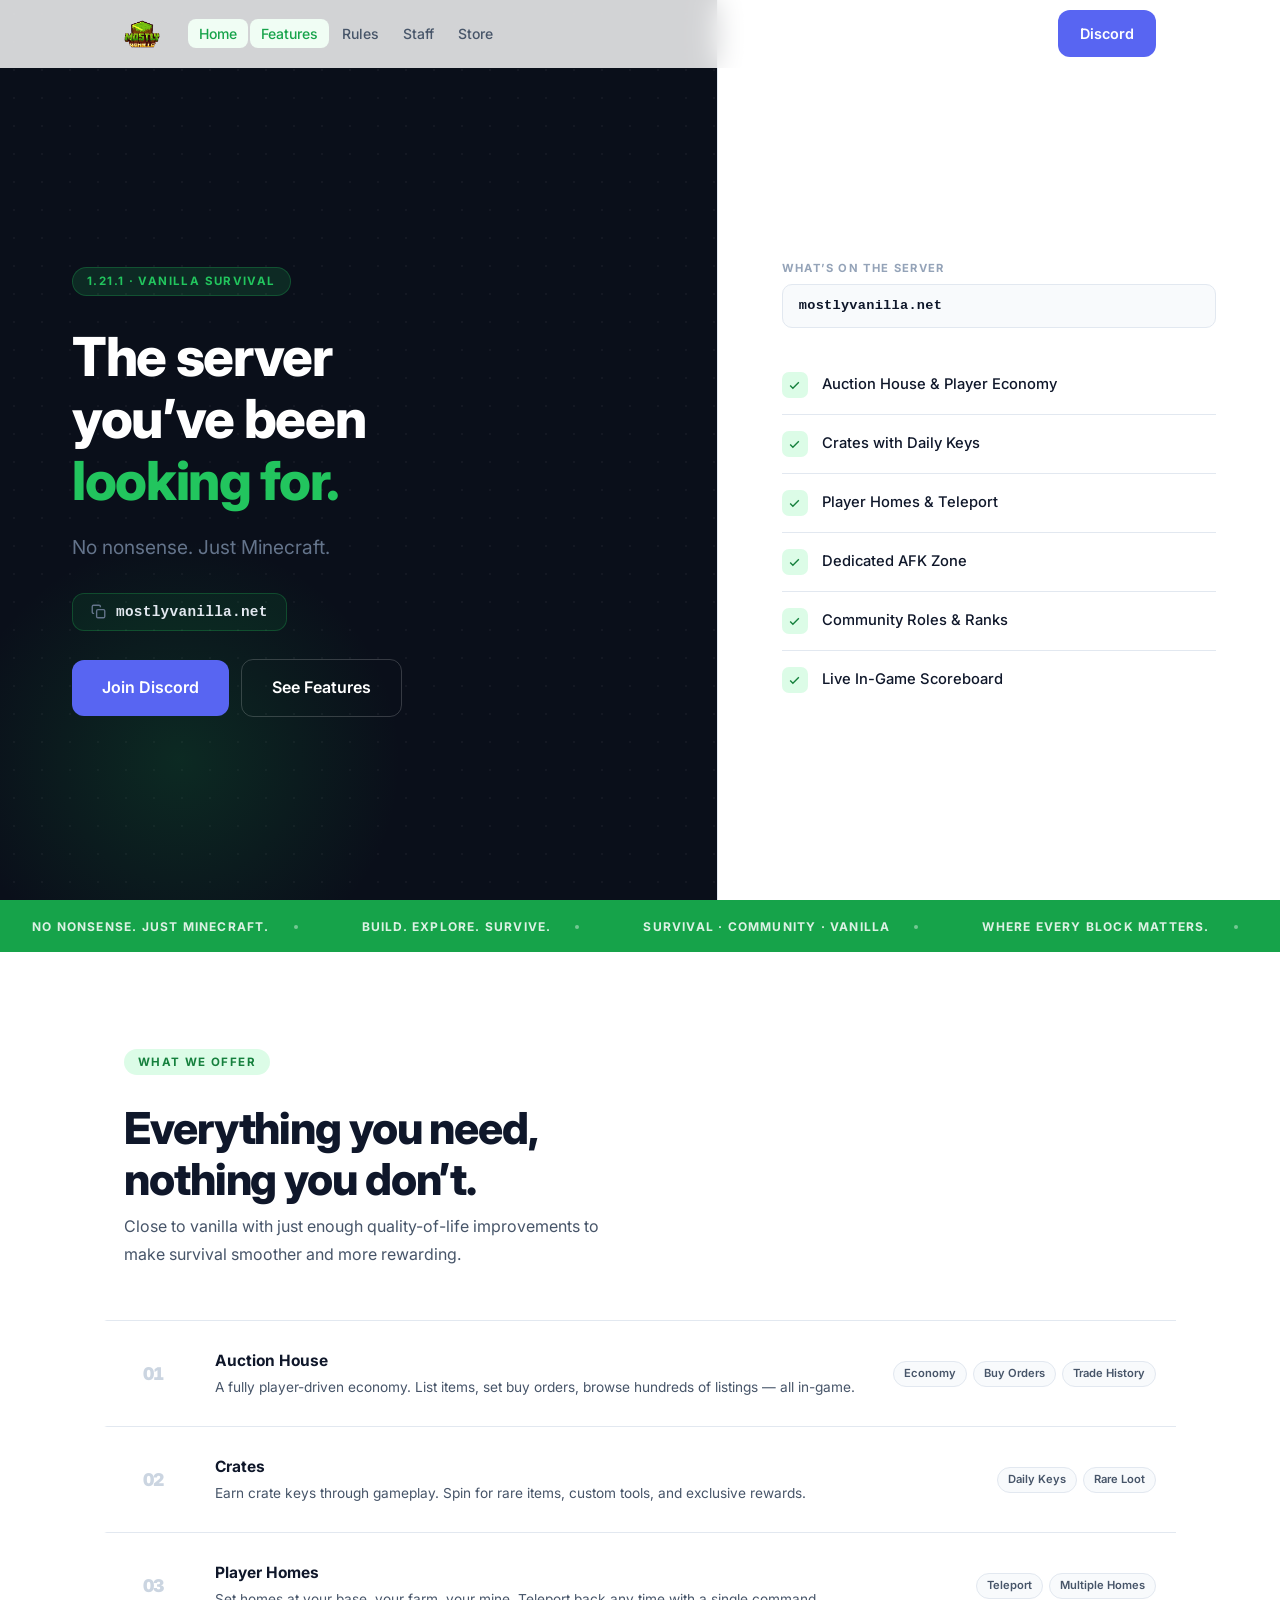
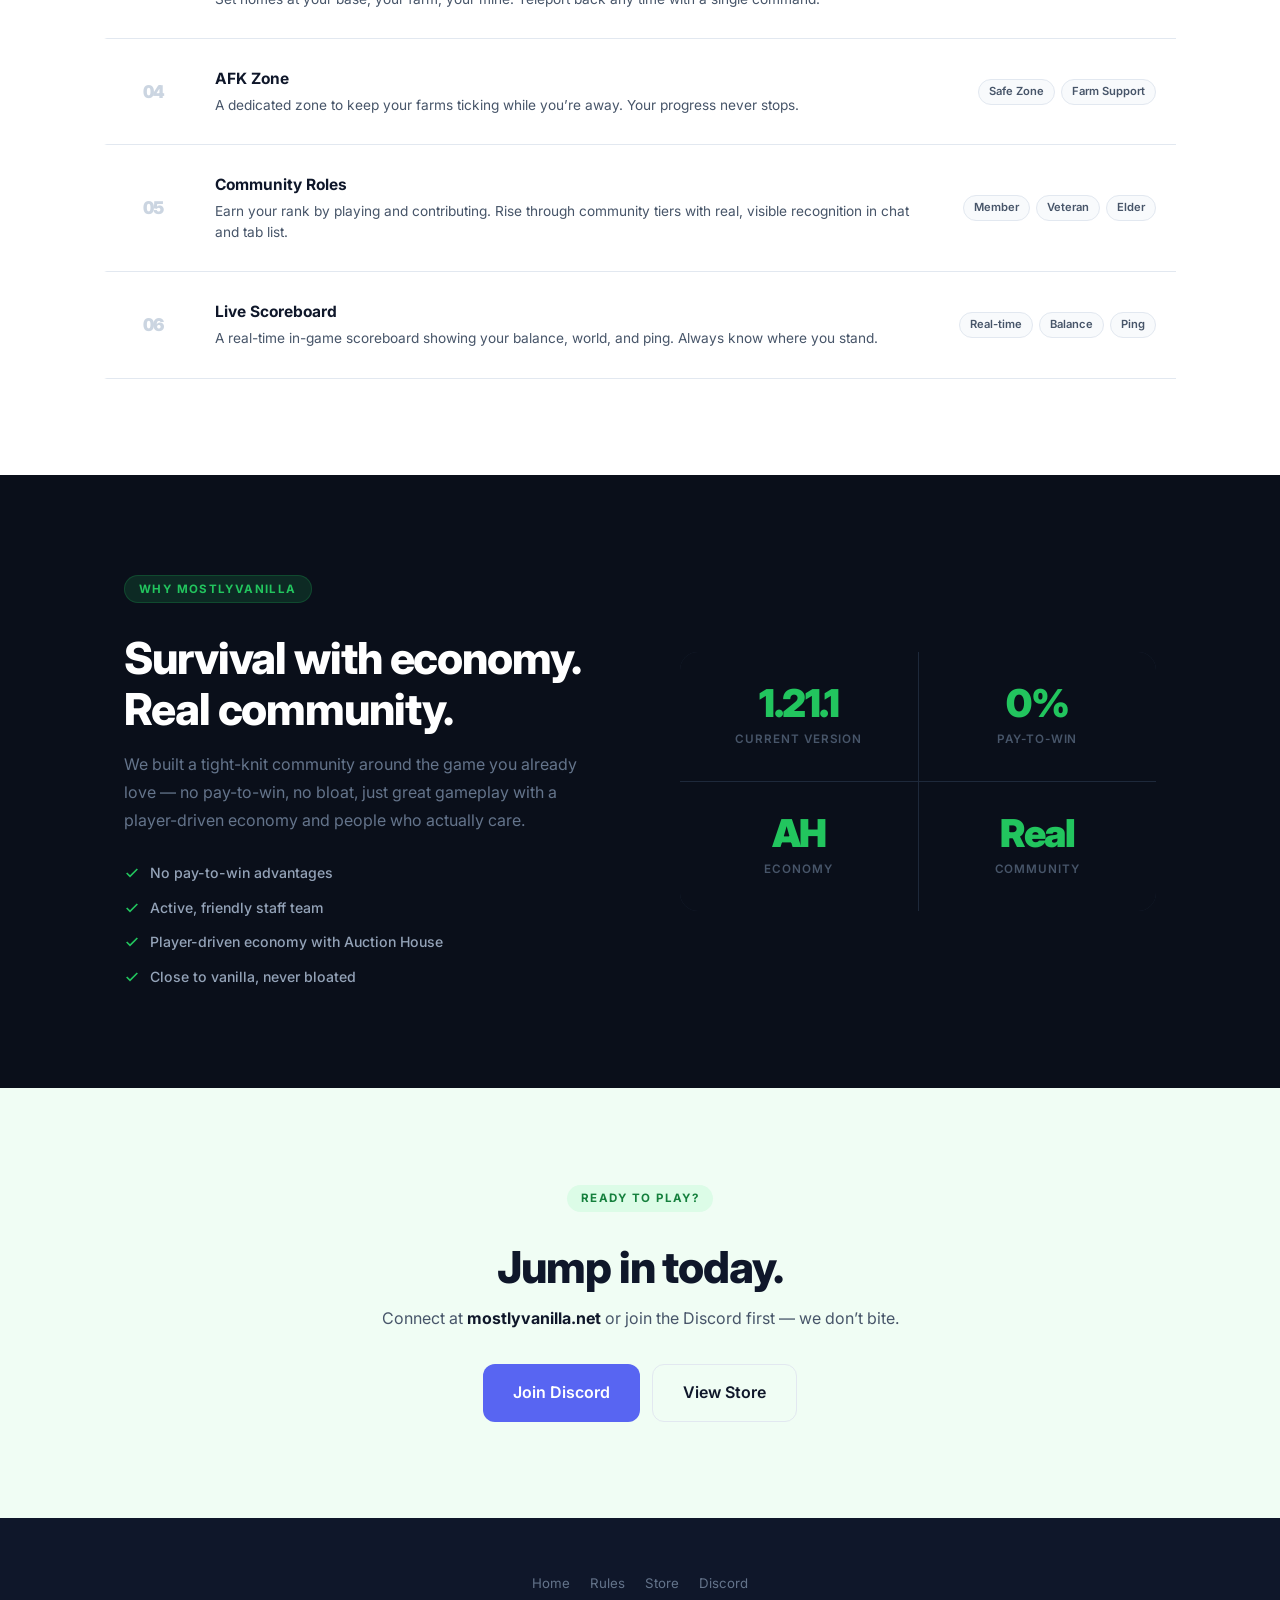
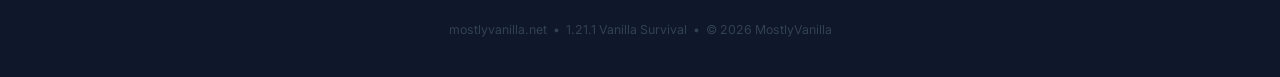
==== commit 2cbff57e: "Add staff page with GooseWithAK, Frxchozen, Merenity, Bob; add Staff to nav on all pages Co-Authored" ====
--- a/index.html
+++ b/index.html
@@ -223,6 +223,7 @@
         <li><a href="index.html">Home</a></li>
         <li><a href="index.html#features">Features</a></li>
         <li><a href="rules.html">Rules</a></li>
+        <li><a href="staff.html">Staff</a></li>
         <li><a href="store.html">Store</a></li>
       </ul>
       <a href="https://discord.gg/9JXmgugr8D" target="_blank" rel="noopener noreferrer" class="btn btn-discord nav-discord-btn">Discord</a>
@@ -236,6 +237,7 @@
     <a href="index.html">Home</a>
     <a href="index.html#features">Features</a>
     <a href="rules.html">Rules</a>
+    <a href="staff.html">Staff</a>
     <a href="store.html">Store</a>
     <a href="https://discord.gg/9JXmgugr8D" target="_blank" rel="noopener noreferrer" style="color:#5865f2">Discord</a>
   </div>
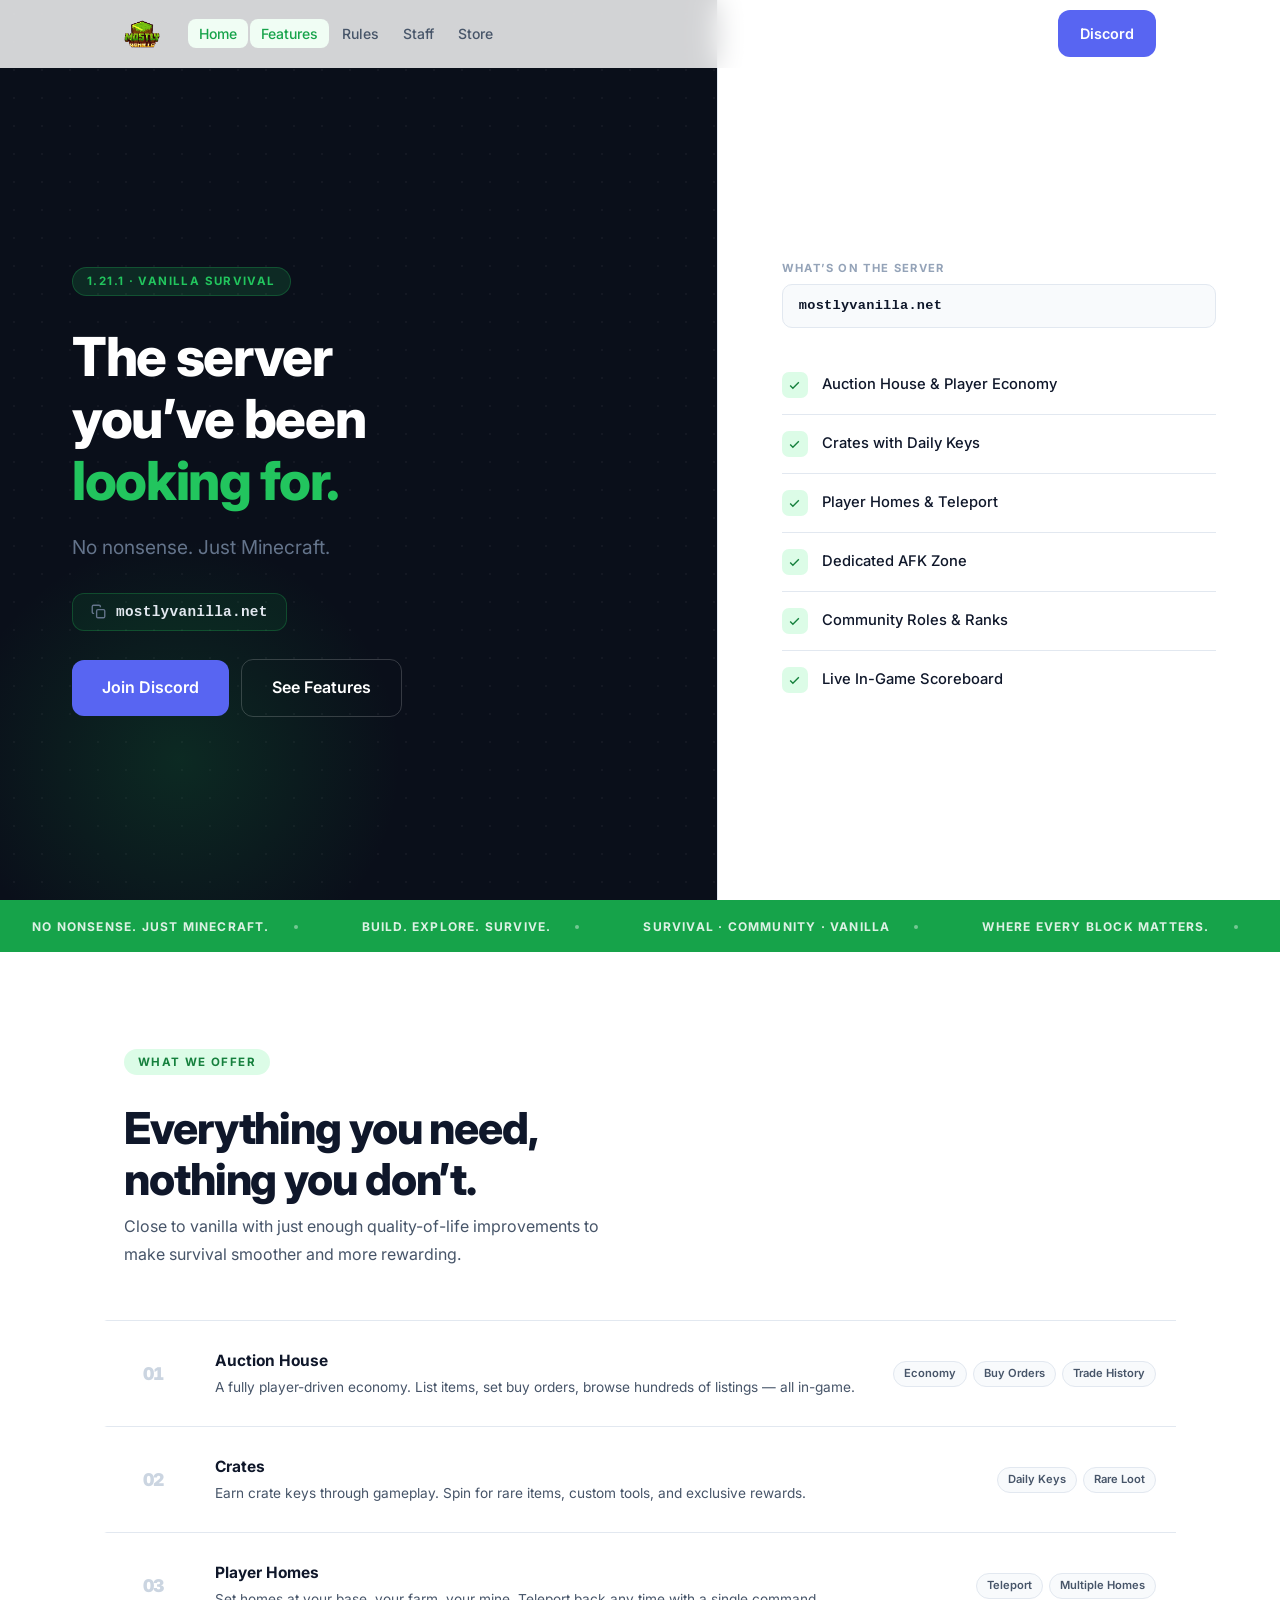
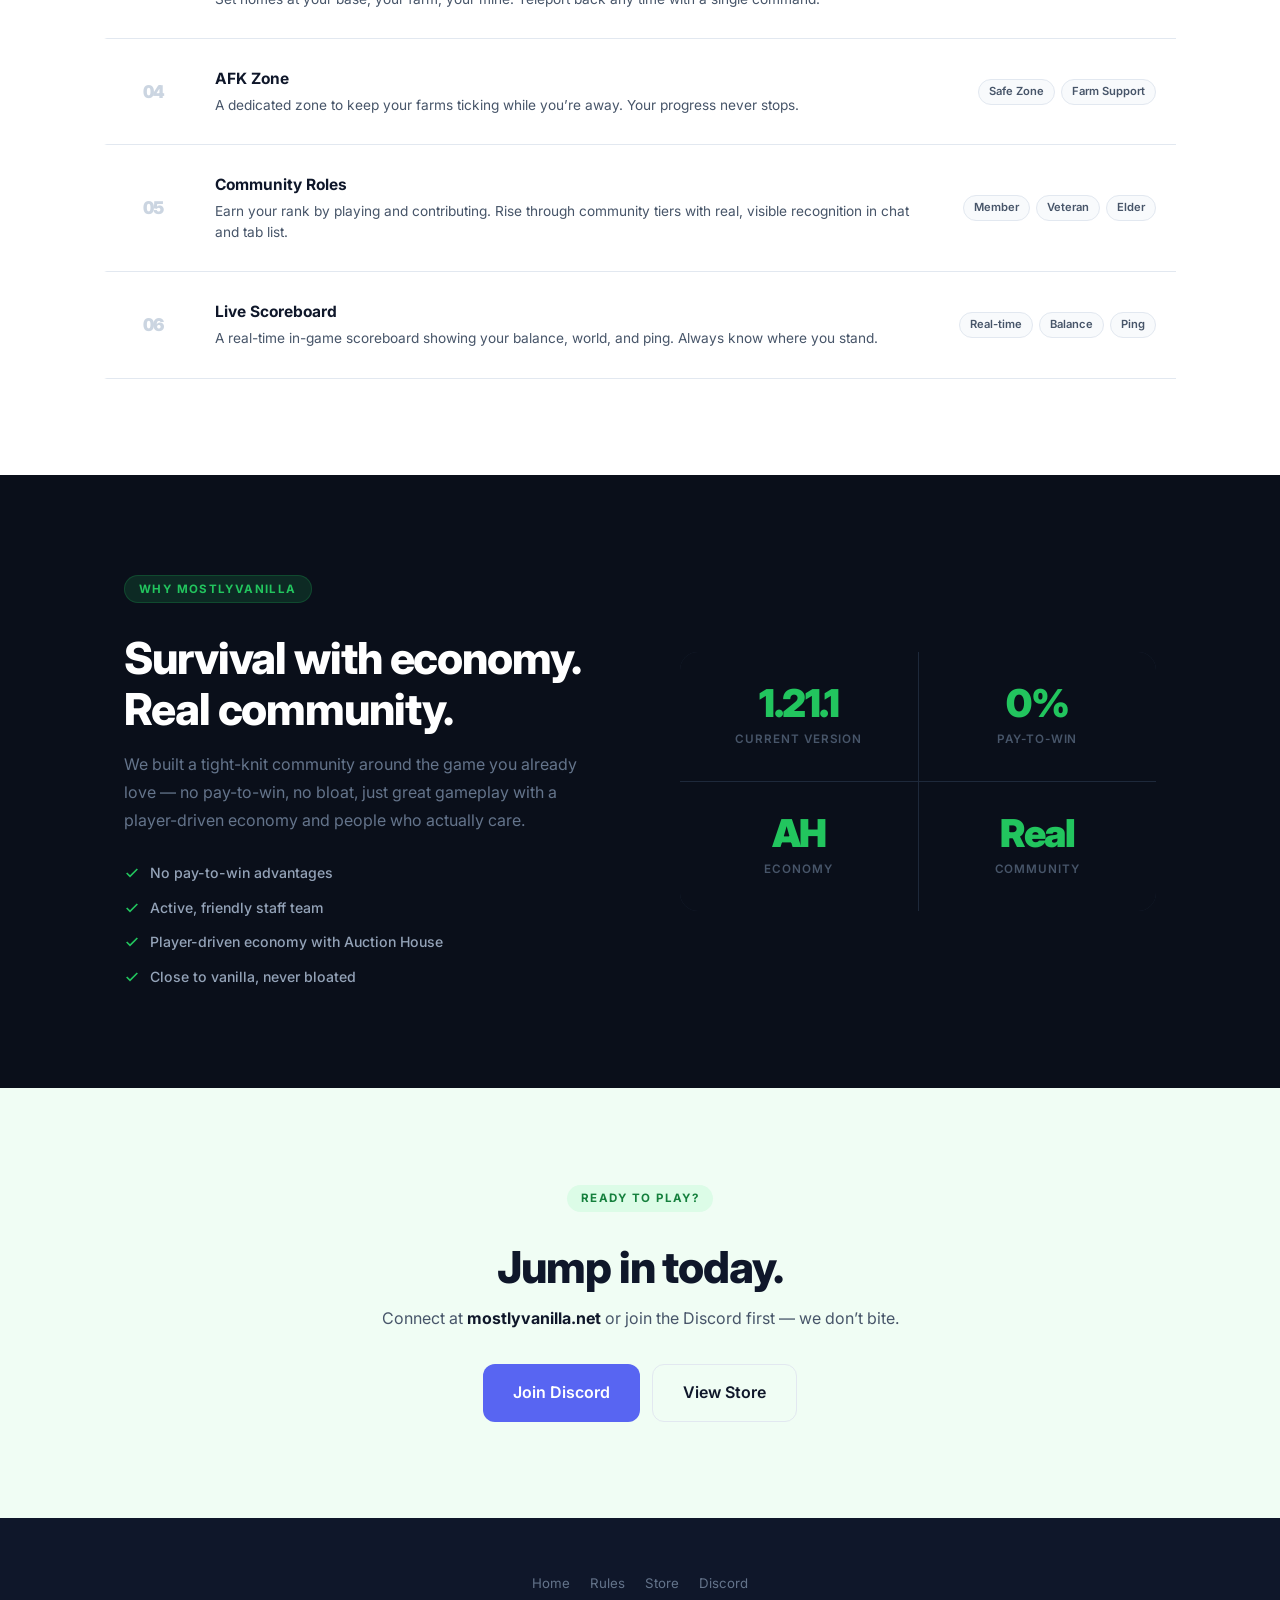
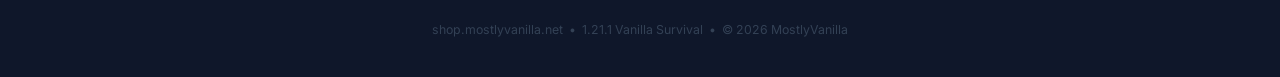
==== commit 5779644b: "Update domain to shop.mostlyvanilla.net in footers; bigger server icon in graphic Co-Authored-By: Cl" ====
--- a/index.html
+++ b/index.html
@@ -485,7 +485,7 @@
         <li><a href="store.html">Store</a></li>
         <li><a href="https://discord.gg/9JXmgugr8D" target="_blank" rel="noopener noreferrer">Discord</a></li>
       </ul>
-      <p class="footer-copy">mostlyvanilla.net &nbsp;&bull;&nbsp; 1.21.1 Vanilla Survival &nbsp;&bull;&nbsp; &copy; 2026 MostlyVanilla</p>
+      <p class="footer-copy">shop.mostlyvanilla.net &nbsp;&bull;&nbsp; 1.21.1 Vanilla Survival &nbsp;&bull;&nbsp; &copy; 2026 MostlyVanilla</p>
     </div>
   </footer>
 
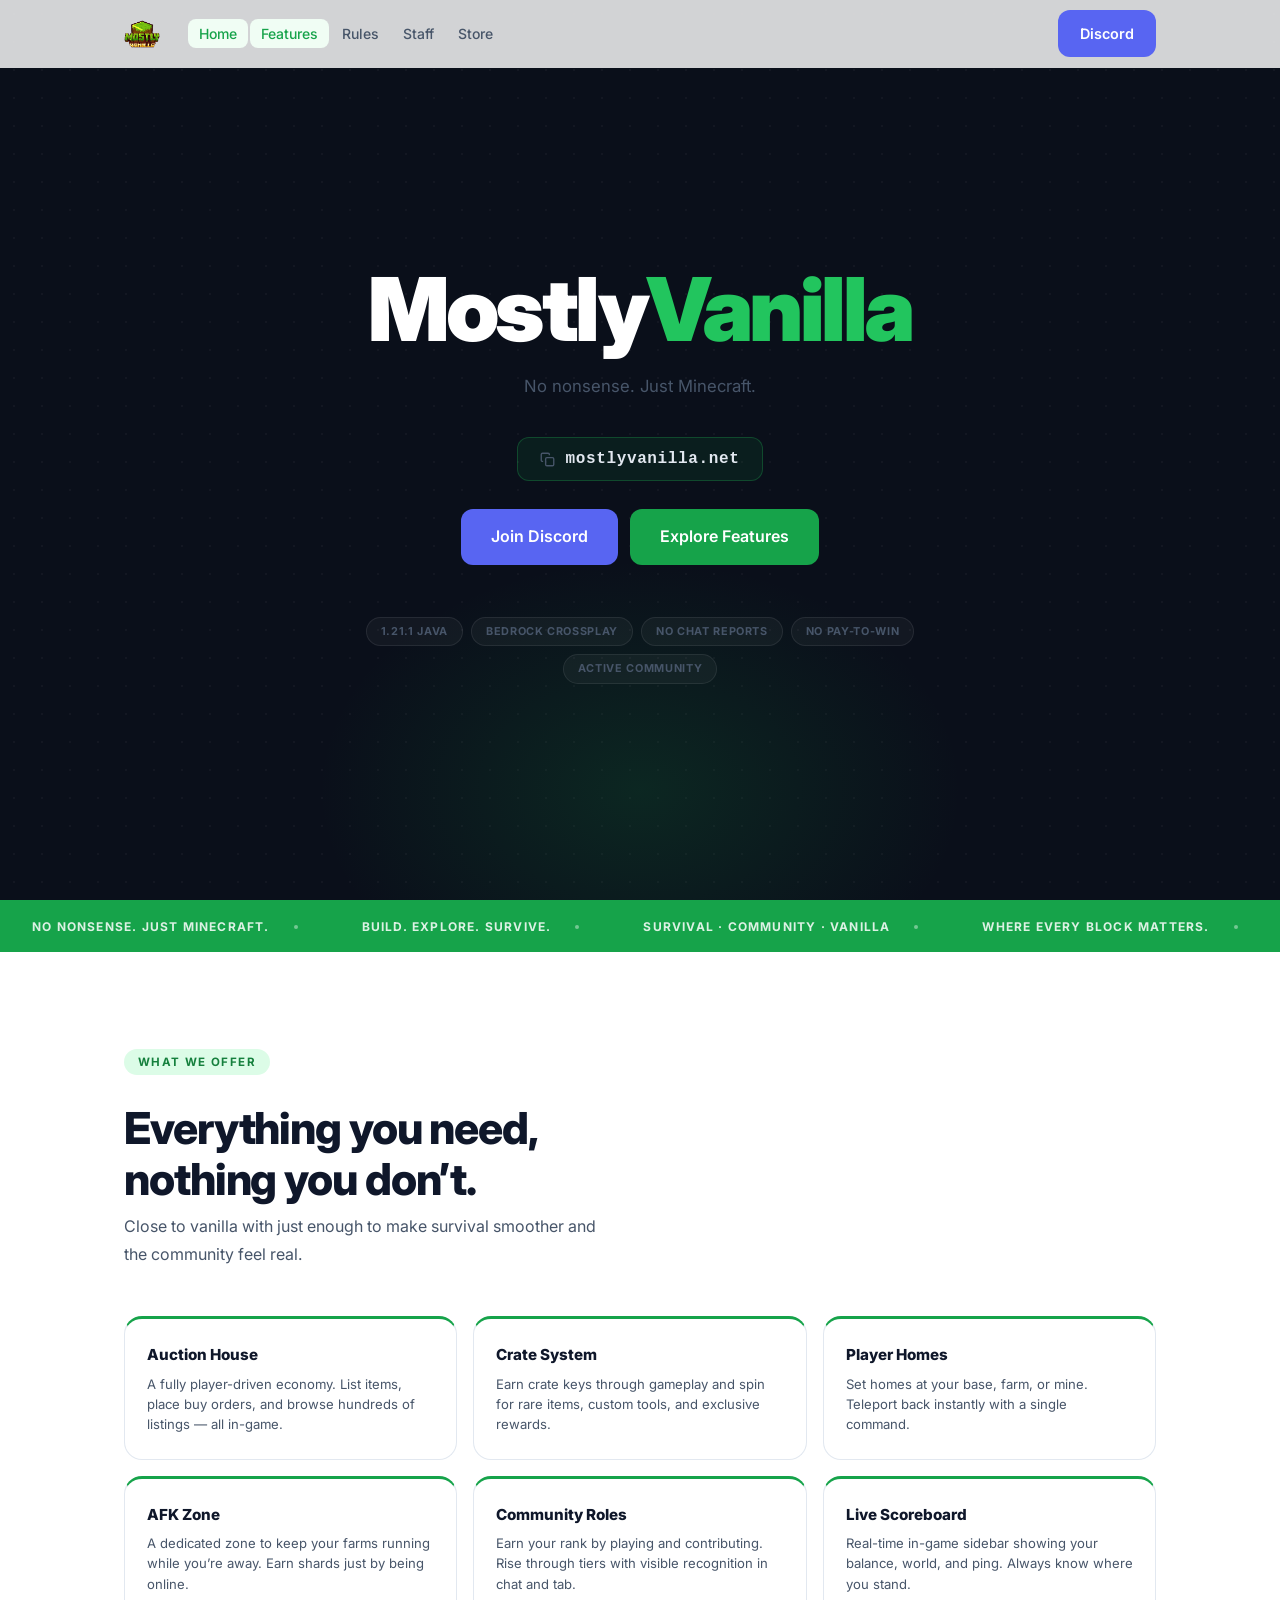
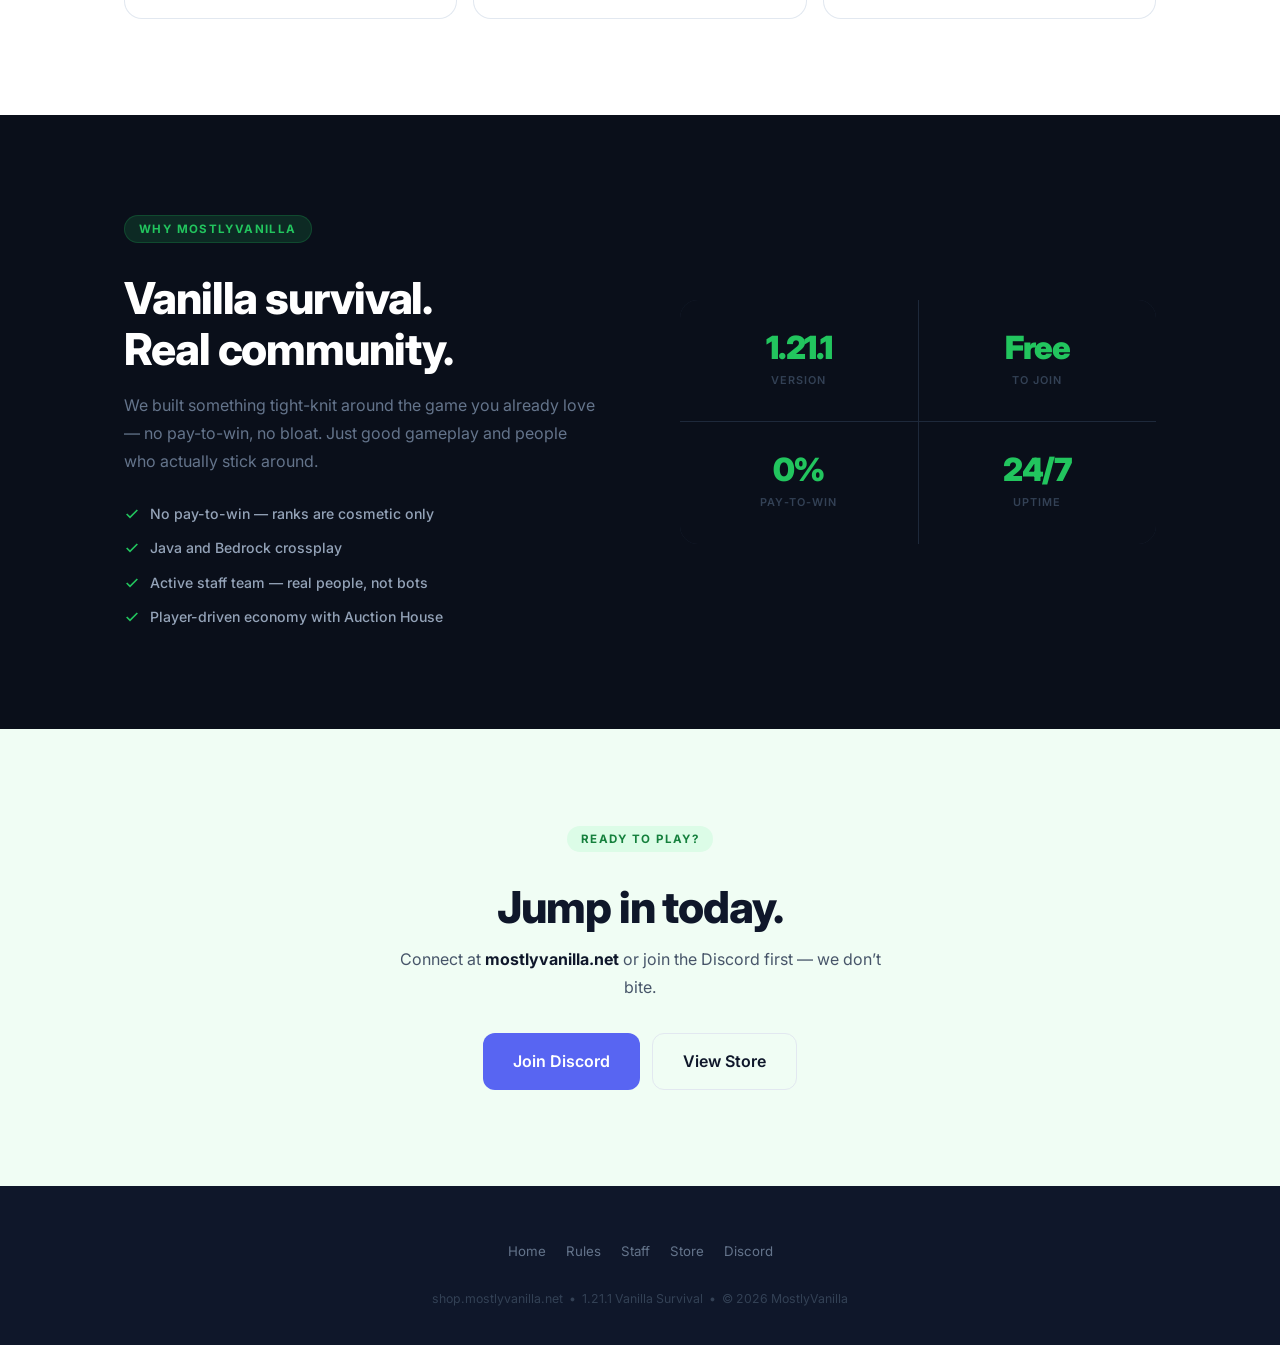
==== commit 55b3e350: "Redesign home page: centered hero, feature card grid, real stats, clean layout Co-Authored-By: Claud" ====
--- a/index.html
+++ b/index.html
@@ -5,110 +5,120 @@
   <meta name="viewport" content="width=device-width, initial-scale=1.0" />
   <title>MostlyVanilla — Survival Minecraft Server</title>
   <meta name="description" content="No nonsense. Just Minecraft. Join MostlyVanilla — a survival community server running 1.21.1 at mostlyvanilla.net" />
-  <meta property="og:title" content="MostlyVanilla — Survival Minecraft Server" />
-  <meta property="og:description" content="No nonsense. Just Minecraft. Join us at mostlyvanilla.net" />
-  <meta property="og:image" content="server-icon.png" />
   <link rel="icon" type="image/png" href="server-icon.png" />
   <link rel="stylesheet" href="style.css" />
   <style>
-    /* ── Split-screen hero ── */
+
+    /* ── Hero ── */
     .hero {
       min-height: 100vh;
-      display: grid;
-      grid-template-columns: 56% 44%;
-      padding: 0;
-      background: none;
-      align-items: stretch;
-    }
-    .hero-bg-dots, .hero-bg-glow { display: none; }
-
-    .hero-dark {
+      display: flex;
+      align-items: center;
+      justify-content: center;
+      text-align: center;
       background: #0a0f1a;
-      display: flex;
-      flex-direction: column;
-      justify-content: center;
-      padding: calc(var(--nav-h) + 80px) 72px 80px;
+      padding: calc(var(--nav-h) + 64px) 24px 80px;
       position: relative;
       overflow: hidden;
     }
-    .hero-dark::before {
+    .hero-bg-dots, .hero-bg-glow { display: none; }
+    .hero::before {
+      content: '';
+      position: absolute; inset: 0;
+      background-image: radial-gradient(circle, rgba(255,255,255,.035) 1px, transparent 1px);
+      background-size: 28px 28px;
+      pointer-events: none;
+    }
+    .hero::after {
       content: '';
       position: absolute;
-      inset: 0;
-      background-image: radial-gradient(circle, rgba(255,255,255,.04) 1px, transparent 1px);
-      background-size: 28px 28px;
+      bottom: -140px; left: 50%; transform: translateX(-50%);
+      width: 700px; height: 500px;
+      background: radial-gradient(ellipse, rgba(22,163,74,.16) 0%, transparent 65%);
       pointer-events: none;
     }
-    .hero-dark::after {
-      content: '';
-      position: absolute;
-      bottom: -120px; left: -80px;
-      width: 520px; height: 520px;
-      background: radial-gradient(circle, rgba(22,163,74,.18) 0%, transparent 60%);
-      pointer-events: none;
-    }
-    .hero-dark .hero-content { position: relative; z-index: 1; max-width: 560px; }
-    .hero-dark h1 { color: #fff; font-size: clamp(2.4rem, 4.2vw, 4rem); }
-    .hero-dark h1 .text-green { color: var(--green-500); }
-    .hero-dark .section-label {
-      background: rgba(34,197,94,.15);
-      color: var(--green-500);
-      border: 1px solid rgba(34,197,94,.25);
-    }
-    .hero-dark .server-status {
-      background: rgba(255,255,255,.06);
-      border-color: rgba(255,255,255,.1);
-    }
-    .hero-dark .status-label { color: #94a3b8; }
-    .hero-dark .hero-tagline { color: #64748b; margin-bottom: 28px; }
-    .hero-dark .hero-ip {
+
+    .hero-inner {
+      position: relative; z-index: 1;
+      max-width: 700px;
+      width: 100%;
+    }
+
+    .hero-status {
+      display: inline-flex;
+      align-items: center;
+      gap: 8px;
+      background: rgba(255,255,255,.05);
+      border: 1px solid rgba(255,255,255,.09);
+      border-radius: 99px;
+      padding: 6px 16px;
+      font-size: .75rem;
+      font-weight: 600;
+      color: #94a3b8;
+      margin-bottom: 28px;
+    }
+
+    .hero-title {
+      font-size: clamp(3rem, 8vw, 5.5rem);
+      font-weight: 900;
+      letter-spacing: -.04em;
+      line-height: .95;
+      color: #fff;
+      margin-bottom: 20px;
+    }
+    .hero-title em { font-style: normal; color: var(--green-500); }
+
+    .hero-tagline {
+      font-size: 1.05rem;
+      color: #475569;
+      margin-bottom: 36px;
+      min-height: 1.6em;
+    }
+
+    .hero-ip {
+      display: inline-flex;
+      align-items: center;
+      gap: 10px;
       background: rgba(22,163,74,.1);
-      border-color: rgba(34,197,94,.25);
+      border: 1.5px solid rgba(34,197,94,.25);
+      border-radius: 12px;
+      padding: 12px 22px;
+      cursor: pointer;
+      font-size: 1rem;
+      font-weight: 700;
       color: #e2e8f0;
+      font-family: 'Courier New', monospace;
+      letter-spacing: .04em;
+      transition: border-color 160ms, background 160ms;
       margin-bottom: 28px;
     }
-    .hero-dark .hero-ip:hover { border-color: var(--green-500); background: rgba(22,163,74,.2); }
-    .hero-dark .copy-icon { color: #64748b; }
-    .hero-dark .btn-outline { border-color: rgba(255,255,255,.18); color: #fff; }
-    .hero-dark .btn-outline:hover { border-color: rgba(255,255,255,.35); background: rgba(255,255,255,.07); color: #fff; }
-
-    .hero-light {
-      background: #fff;
-      border-left: 1px solid var(--border);
+    .hero-ip:hover { border-color: var(--green-500); background: rgba(22,163,74,.18); }
+    .copy-icon { color: #475569; flex-shrink: 0; }
+
+    .hero-ctas {
       display: flex;
-      flex-direction: column;
+      gap: 12px;
       justify-content: center;
-      padding: calc(var(--nav-h) + 80px) 64px 80px;
-    }
-    .hero-checklist { list-style: none; display: flex; flex-direction: column; }
-    .hero-checklist li {
+      flex-wrap: wrap;
+      margin-bottom: 52px;
+    }
+
+    .hero-pills {
       display: flex;
-      align-items: center;
-      gap: 14px;
-      padding: 16px 0;
-      border-bottom: 1px solid var(--border);
-      font-size: .92rem;
-      font-weight: 500;
-      color: var(--text);
-    }
-    .hero-checklist li:last-child { border-bottom: none; }
-    .hero-check {
-      width: 26px; height: 26px;
-      background: var(--green-100);
-      border-radius: 7px;
-      display: flex; align-items: center; justify-content: center;
-      flex-shrink: 0;
-      color: var(--green-700);
-    }
-
-    @media (max-width: 940px) {
-      .hero { grid-template-columns: 1fr; }
-      .hero-dark { padding-bottom: 56px; }
-      .hero-light { border-left: none; border-top: 1px solid var(--border); padding-top: 56px; padding-bottom: 72px; }
-    }
-    @media (max-width: 600px) {
-      .hero-dark { padding-left: 24px; padding-right: 24px; }
-      .hero-light { padding-left: 24px; padding-right: 24px; }
+      gap: 8px;
+      justify-content: center;
+      flex-wrap: wrap;
+    }
+    .hero-pill {
+      font-size: .68rem;
+      font-weight: 700;
+      letter-spacing: .06em;
+      text-transform: uppercase;
+      color: #475569;
+      background: rgba(255,255,255,.04);
+      border: 1px solid rgba(255,255,255,.08);
+      border-radius: 99px;
+      padding: 5px 14px;
     }
 
     /* ── Marquee ── */
@@ -140,56 +150,42 @@
     }
     .marquee-sep { width: 4px; height: 4px; border-radius: 50%; background: rgba(255,255,255,.4); flex-shrink: 0; }
 
-    /* ── Numbered feature list ── */
-    .feature-list { display: flex; flex-direction: column; }
-    .feature-row {
+    /* ── Feature cards ── */
+    .feat-grid {
       display: grid;
-      grid-template-columns: 52px 1fr auto;
-      gap: 36px;
-      align-items: center;
-      padding: 28px 20px;
-      border-bottom: 1px solid var(--border);
-      border-left: 3px solid transparent;
-      margin: 0 -20px;
-      transition: border-color 160ms, background 160ms;
-    }
-    .feature-row:first-child { border-top: 1px solid var(--border); }
-    .feature-row:hover { border-left-color: var(--green-600); background: var(--green-50); }
-    .feature-num {
-      font-size: 1.1rem;
-      font-weight: 900;
-      color: #cbd5e1;
-      letter-spacing: -.03em;
-      font-variant-numeric: tabular-nums;
-      text-align: center;
-    }
-    .feature-name { font-size: .97rem; font-weight: 700; margin-bottom: 3px; }
-    .feature-desc { font-size: .855rem; color: var(--text-muted); line-height: 1.55; }
-    .feature-tags { display: flex; gap: 6px; flex-wrap: wrap; justify-content: flex-end; }
-    .feature-tag {
-      font-size: .7rem; font-weight: 600;
-      background: var(--surface); border: 1px solid var(--border);
-      color: var(--text-muted); border-radius: 99px; padding: 3px 10px;
-      white-space: nowrap;
-    }
-    @media (max-width: 720px) {
-      .feature-row { grid-template-columns: 40px 1fr; gap: 20px; }
-      .feature-tags { display: none; }
-    }
-    @media (max-width: 480px) {
-      .feature-row { margin: 0; padding: 22px 0; }
-    }
-
-    /* ── Dark stats section ── */
+      grid-template-columns: repeat(3, 1fr);
+      gap: 16px;
+      margin-top: 48px;
+    }
+    @media (max-width: 780px) { .feat-grid { grid-template-columns: repeat(2, 1fr); } }
+    @media (max-width: 480px) { .feat-grid { grid-template-columns: 1fr; } }
+
+    .feat-card {
+      background: #fff;
+      border: 1.5px solid var(--border);
+      border-top: 3px solid var(--green-600);
+      border-radius: var(--radius-lg);
+      padding: 24px 22px;
+      text-align: left;
+      transition: box-shadow 180ms, transform 180ms var(--ease);
+    }
+    .feat-card:hover { box-shadow: var(--shadow-md); transform: translateY(-2px); }
+    .feat-card-title { font-size: .95rem; font-weight: 800; margin-bottom: 6px; }
+    .feat-card-desc  { font-size: .82rem; color: var(--text-muted); line-height: 1.55; }
+
+    /* ── Dark section ── */
     .dark-section { background: #0a0f1a; padding: 100px 0; }
     .dark-section h2 { color: #fff; }
-    .dark-section p { color: #64748b; }
+    .dark-section p  { color: #64748b; }
+
     .dark-grid {
       display: grid;
       grid-template-columns: 1fr 1fr;
       gap: 80px;
       align-items: center;
     }
+    @media (max-width: 820px) { .dark-grid { grid-template-columns: 1fr; gap: 48px; } }
+
     .dark-stats {
       display: grid;
       grid-template-columns: 1fr 1fr;
@@ -203,14 +199,12 @@
       padding: 32px 24px;
       text-align: center;
     }
-    .dark-stat-val { font-size: 2.4rem; font-weight: 900; color: var(--green-500); letter-spacing: -.04em; line-height: 1; }
-    .dark-stat-label { font-size: .73rem; font-weight: 600; letter-spacing: .08em; text-transform: uppercase; color: #475569; margin-top: 8px; }
+    .dark-stat-val   { font-size: 2rem; font-weight: 900; color: var(--green-500); letter-spacing: -.04em; line-height: 1; }
+    .dark-stat-label { font-size: .68rem; font-weight: 600; letter-spacing: .1em; text-transform: uppercase; color: #334155; margin-top: 8px; }
+
     .dark-check { display: flex; flex-direction: column; gap: 12px; margin-top: 28px; }
     .dark-check-item { display: flex; align-items: center; gap: 10px; font-size: .88rem; font-weight: 500; color: #94a3b8; }
     .dark-check-item svg { color: var(--green-500); flex-shrink: 0; }
-    @media (max-width: 820px) {
-      .dark-grid { grid-template-columns: 1fr; gap: 48px; }
-    }
   </style>
 </head>
 <body>
@@ -242,69 +236,40 @@
     <a href="https://discord.gg/9JXmgugr8D" target="_blank" rel="noopener noreferrer" style="color:#5865f2">Discord</a>
   </div>
 
-  <!-- HERO: split-screen -->
+  <!-- HERO -->
   <section class="hero">
-
-    <!-- Left: dark -->
-    <div class="hero-dark">
-      <div class="hero-content">
-        <div class="server-status hero-anim d0" id="server-status">
-          <span class="status-dot"></span>
-          <span class="status-label">Checking server…</span>
-        </div>
-
-        <span class="section-label hero-anim d1" style="margin-top:16px">1.21.1 · Vanilla Survival</span>
-
-        <h1 class="hero-anim d2" style="margin-top:14px">The server<br />you&rsquo;ve been<br /><span class="text-green">looking for.</span></h1>
-
-        <p class="hero-tagline hero-anim d3" id="tagline"></p>
-
-        <button class="hero-ip hero-anim d4" id="ip-copy" aria-label="Copy server IP">
-          <svg class="copy-icon" width="15" height="15" fill="none" stroke="currentColor" stroke-width="2.2" viewBox="0 0 24 24" aria-hidden="true">
-            <rect x="9" y="9" width="13" height="13" rx="2"/><path d="M5 15H4a2 2 0 0 1-2-2V4a2 2 0 0 1 2-2h9a2 2 0 0 1 2 2v1"/>
-          </svg>
-          <span class="ip-text">mostlyvanilla.net</span>
-        </button>
-
-        <div class="hero-ctas hero-anim d5">
-          <a href="https://discord.gg/9JXmgugr8D" target="_blank" rel="noopener noreferrer" class="btn btn-discord btn-lg">Join Discord</a>
-          <a href="#features" class="btn btn-outline btn-lg">See Features</a>
-        </div>
-      </div>
-    </div>
-
-    <!-- Right: light -->
-    <div class="hero-light">
-      <p style="font-size:.7rem;font-weight:700;letter-spacing:.12em;text-transform:uppercase;color:var(--text-subtle);margin-bottom:6px">What&rsquo;s on the server</p>
-      <div style="font-family:'Courier New',monospace;font-size:.85rem;font-weight:700;color:var(--text);letter-spacing:.02em;margin-bottom:28px;padding:10px 16px;background:var(--surface);border:1.5px solid var(--border);border-radius:10px;display:inline-block">mostlyvanilla.net</div>
-      <ul class="hero-checklist">
-        <li>
-          <span class="hero-check"><svg width="13" height="13" fill="none" stroke="currentColor" stroke-width="2.5" viewBox="0 0 24 24"><polyline points="20,6 9,17 4,12"/></svg></span>
-          Auction House &amp; Player Economy
-        </li>
-        <li>
-          <span class="hero-check"><svg width="13" height="13" fill="none" stroke="currentColor" stroke-width="2.5" viewBox="0 0 24 24"><polyline points="20,6 9,17 4,12"/></svg></span>
-          Crates with Daily Keys
-        </li>
-        <li>
-          <span class="hero-check"><svg width="13" height="13" fill="none" stroke="currentColor" stroke-width="2.5" viewBox="0 0 24 24"><polyline points="20,6 9,17 4,12"/></svg></span>
-          Player Homes &amp; Teleport
-        </li>
-        <li>
-          <span class="hero-check"><svg width="13" height="13" fill="none" stroke="currentColor" stroke-width="2.5" viewBox="0 0 24 24"><polyline points="20,6 9,17 4,12"/></svg></span>
-          Dedicated AFK Zone
-        </li>
-        <li>
-          <span class="hero-check"><svg width="13" height="13" fill="none" stroke="currentColor" stroke-width="2.5" viewBox="0 0 24 24"><polyline points="20,6 9,17 4,12"/></svg></span>
-          Community Roles &amp; Ranks
-        </li>
-        <li>
-          <span class="hero-check"><svg width="13" height="13" fill="none" stroke="currentColor" stroke-width="2.5" viewBox="0 0 24 24"><polyline points="20,6 9,17 4,12"/></svg></span>
-          Live In-Game Scoreboard
-        </li>
-      </ul>
-    </div>
-
+    <div class="hero-inner">
+
+      <div class="hero-status" id="server-status">
+        <span class="status-dot"></span>
+        <span class="status-label">Checking server…</span>
+      </div>
+
+      <h1 class="hero-title">Mostly<em>Vanilla</em></h1>
+
+      <p class="hero-tagline" id="tagline"></p>
+
+      <button class="hero-ip" id="ip-copy" aria-label="Copy server IP">
+        <svg class="copy-icon" width="15" height="15" fill="none" stroke="currentColor" stroke-width="2.2" viewBox="0 0 24 24" aria-hidden="true">
+          <rect x="9" y="9" width="13" height="13" rx="2"/><path d="M5 15H4a2 2 0 0 1-2-2V4a2 2 0 0 1 2-2h9a2 2 0 0 1 2 2v1"/>
+        </svg>
+        <span class="ip-text">mostlyvanilla.net</span>
+      </button>
+
+      <div class="hero-ctas">
+        <a href="https://discord.gg/9JXmgugr8D" target="_blank" rel="noopener noreferrer" class="btn btn-discord btn-lg">Join Discord</a>
+        <a href="#features" class="btn btn-primary btn-lg">Explore Features</a>
+      </div>
+
+      <div class="hero-pills">
+        <span class="hero-pill">1.21.1 Java</span>
+        <span class="hero-pill">Bedrock Crossplay</span>
+        <span class="hero-pill">No Chat Reports</span>
+        <span class="hero-pill">No Pay-to-Win</span>
+        <span class="hero-pill">Active Community</span>
+      </div>
+
+    </div>
   </section>
 
   <!-- MARQUEE -->
@@ -316,7 +281,6 @@
       <span class="marquee-item">Where every block matters.<span class="marquee-sep"></span></span>
       <span class="marquee-item">Mostly vanilla, fully adventure.<span class="marquee-sep"></span></span>
       <span class="marquee-item">mostlyvanilla.net<span class="marquee-sep"></span></span>
-      <!-- duplicate for seamless loop -->
       <span class="marquee-item">No nonsense. Just Minecraft.<span class="marquee-sep"></span></span>
       <span class="marquee-item">Build. Explore. Survive.<span class="marquee-sep"></span></span>
       <span class="marquee-item">Survival · Community · Vanilla<span class="marquee-sep"></span></span>
@@ -331,132 +295,87 @@
     <div class="container">
       <span class="section-label">What we offer</span>
       <h2 style="margin-top:12px;margin-bottom:8px">Everything you need,<br />nothing you don&rsquo;t.</h2>
-      <p style="max-width:500px;margin-bottom:52px">Close to vanilla with just enough quality-of-life improvements to make survival smoother and more rewarding.</p>
-
-      <div class="feature-list">
-
-        <div class="feature-row">
-          <div class="feature-num">01</div>
-          <div>
-            <div class="feature-name">Auction House</div>
-            <div class="feature-desc">A fully player-driven economy. List items, set buy orders, browse hundreds of listings — all in-game.</div>
-          </div>
-          <div class="feature-tags">
-            <span class="feature-tag">Economy</span>
-            <span class="feature-tag">Buy Orders</span>
-            <span class="feature-tag">Trade History</span>
-          </div>
-        </div>
-
-        <div class="feature-row">
-          <div class="feature-num">02</div>
-          <div>
-            <div class="feature-name">Crates</div>
-            <div class="feature-desc">Earn crate keys through gameplay. Spin for rare items, custom tools, and exclusive rewards.</div>
-          </div>
-          <div class="feature-tags">
-            <span class="feature-tag">Daily Keys</span>
-            <span class="feature-tag">Rare Loot</span>
-          </div>
-        </div>
-
-        <div class="feature-row">
-          <div class="feature-num">03</div>
-          <div>
-            <div class="feature-name">Player Homes</div>
-            <div class="feature-desc">Set homes at your base, your farm, your mine. Teleport back any time with a single command.</div>
-          </div>
-          <div class="feature-tags">
-            <span class="feature-tag">Teleport</span>
-            <span class="feature-tag">Multiple Homes</span>
-          </div>
-        </div>
-
-        <div class="feature-row">
-          <div class="feature-num">04</div>
-          <div>
-            <div class="feature-name">AFK Zone</div>
-            <div class="feature-desc">A dedicated zone to keep your farms ticking while you&rsquo;re away. Your progress never stops.</div>
-          </div>
-          <div class="feature-tags">
-            <span class="feature-tag">Safe Zone</span>
-            <span class="feature-tag">Farm Support</span>
-          </div>
-        </div>
-
-        <div class="feature-row">
-          <div class="feature-num">05</div>
-          <div>
-            <div class="feature-name">Community Roles</div>
-            <div class="feature-desc">Earn your rank by playing and contributing. Rise through community tiers with real, visible recognition in chat and tab list.</div>
-          </div>
-          <div class="feature-tags">
-            <span class="feature-tag">Member</span>
-            <span class="feature-tag">Veteran</span>
-            <span class="feature-tag">Elder</span>
-          </div>
-        </div>
-
-        <div class="feature-row">
-          <div class="feature-num">06</div>
-          <div>
-            <div class="feature-name">Live Scoreboard</div>
-            <div class="feature-desc">A real-time in-game scoreboard showing your balance, world, and ping. Always know where you stand.</div>
-          </div>
-          <div class="feature-tags">
-            <span class="feature-tag">Real-time</span>
-            <span class="feature-tag">Balance</span>
-            <span class="feature-tag">Ping</span>
-          </div>
+      <p style="max-width:480px">Close to vanilla with just enough to make survival smoother and the community feel real.</p>
+
+      <div class="feat-grid">
+
+        <div class="feat-card">
+          <div class="feat-card-title">Auction House</div>
+          <div class="feat-card-desc">A fully player-driven economy. List items, place buy orders, and browse hundreds of listings — all in-game.</div>
+        </div>
+
+        <div class="feat-card">
+          <div class="feat-card-title">Crate System</div>
+          <div class="feat-card-desc">Earn crate keys through gameplay and spin for rare items, custom tools, and exclusive rewards.</div>
+        </div>
+
+        <div class="feat-card">
+          <div class="feat-card-title">Player Homes</div>
+          <div class="feat-card-desc">Set homes at your base, farm, or mine. Teleport back instantly with a single command.</div>
+        </div>
+
+        <div class="feat-card">
+          <div class="feat-card-title">AFK Zone</div>
+          <div class="feat-card-desc">A dedicated zone to keep your farms running while you&rsquo;re away. Earn shards just by being online.</div>
+        </div>
+
+        <div class="feat-card">
+          <div class="feat-card-title">Community Roles</div>
+          <div class="feat-card-desc">Earn your rank by playing and contributing. Rise through tiers with visible recognition in chat and tab.</div>
+        </div>
+
+        <div class="feat-card">
+          <div class="feat-card-title">Live Scoreboard</div>
+          <div class="feat-card-desc">Real-time in-game sidebar showing your balance, world, and ping. Always know where you stand.</div>
         </div>
 
       </div>
     </div>
   </section>
 
-  <!-- WHY: dark full-bleed section -->
+  <!-- WHY -->
   <section class="dark-section">
     <div class="container">
       <div class="dark-grid">
         <div>
           <span class="section-label" style="background:rgba(34,197,94,.15);color:var(--green-500);border:1px solid rgba(34,197,94,.2)">Why MostlyVanilla</span>
-          <h2 style="margin-top:14px;margin-bottom:16px">Survival with economy.<br />Real community.</h2>
-          <p style="margin-bottom:0">We built a tight-knit community around the game you already love — no pay-to-win, no bloat, just great gameplay with a player-driven economy and people who actually care.</p>
+          <h2 style="margin-top:14px;margin-bottom:16px">Vanilla survival.<br />Real community.</h2>
+          <p>We built something tight-knit around the game you already love — no pay-to-win, no bloat. Just good gameplay and people who actually stick around.</p>
           <div class="dark-check">
             <div class="dark-check-item">
               <svg width="16" height="16" fill="none" stroke="currentColor" stroke-width="2.5" viewBox="0 0 24 24"><polyline points="20,6 9,17 4,12"/></svg>
-              No pay-to-win advantages
+              No pay-to-win — ranks are cosmetic only
             </div>
             <div class="dark-check-item">
               <svg width="16" height="16" fill="none" stroke="currentColor" stroke-width="2.5" viewBox="0 0 24 24"><polyline points="20,6 9,17 4,12"/></svg>
-              Active, friendly staff team
+              Java and Bedrock crossplay
+            </div>
+            <div class="dark-check-item">
+              <svg width="16" height="16" fill="none" stroke="currentColor" stroke-width="2.5" viewBox="0 0 24 24"><polyline points="20,6 9,17 4,12"/></svg>
+              Active staff team — real people, not bots
             </div>
             <div class="dark-check-item">
               <svg width="16" height="16" fill="none" stroke="currentColor" stroke-width="2.5" viewBox="0 0 24 24"><polyline points="20,6 9,17 4,12"/></svg>
               Player-driven economy with Auction House
             </div>
-            <div class="dark-check-item">
-              <svg width="16" height="16" fill="none" stroke="currentColor" stroke-width="2.5" viewBox="0 0 24 24"><polyline points="20,6 9,17 4,12"/></svg>
-              Close to vanilla, never bloated
-            </div>
           </div>
         </div>
         <div class="dark-stats">
           <div class="dark-stat">
             <div class="dark-stat-val">1.21.1</div>
-            <div class="dark-stat-label">Current Version</div>
+            <div class="dark-stat-label">Version</div>
+          </div>
+          <div class="dark-stat">
+            <div class="dark-stat-val">Free</div>
+            <div class="dark-stat-label">To Join</div>
           </div>
           <div class="dark-stat">
             <div class="dark-stat-val">0%</div>
             <div class="dark-stat-label">Pay-to-Win</div>
           </div>
           <div class="dark-stat">
-            <div class="dark-stat-val">AH</div>
-            <div class="dark-stat-label">Economy</div>
-          </div>
-          <div class="dark-stat">
-            <div class="dark-stat-val">Real</div>
-            <div class="dark-stat-label">Community</div>
+            <div class="dark-stat-val">24/7</div>
+            <div class="dark-stat-label">Uptime</div>
           </div>
         </div>
       </div>
@@ -465,7 +384,7 @@
 
   <!-- CTA -->
   <section class="section section-alt" style="text-align:center">
-    <div class="container" style="max-width:580px">
+    <div class="container" style="max-width:560px">
       <span class="section-label">Ready to play?</span>
       <h2 style="margin-top:14px;margin-bottom:12px">Jump in today.</h2>
       <p style="margin-bottom:32px">Connect at <strong style="color:var(--text)">mostlyvanilla.net</strong> or join the Discord first — we don&rsquo;t bite.</p>
@@ -482,6 +401,7 @@
       <ul class="footer-links">
         <li><a href="index.html">Home</a></li>
         <li><a href="rules.html">Rules</a></li>
+        <li><a href="staff.html">Staff</a></li>
         <li><a href="store.html">Store</a></li>
         <li><a href="https://discord.gg/9JXmgugr8D" target="_blank" rel="noopener noreferrer">Discord</a></li>
       </ul>
@@ -489,60 +409,6 @@
     </div>
   </footer>
 
-  <!-- FATHER'S DAY POPUP -->
-  <div id="fd-backdrop" style="display:none;position:fixed;inset:0;background:rgba(15,23,42,.55);backdrop-filter:blur(4px);-webkit-backdrop-filter:blur(4px);z-index:300;align-items:center;justify-content:center;padding:24px">
-    <div id="fd-modal" style="background:#fff;border-radius:20px;max-width:460px;width:100%;overflow:hidden;box-shadow:0 24px 64px rgba(0,0,0,.2);animation:fdIn .25s cubic-bezier(.4,0,.2,1) both">
-      <div style="background:linear-gradient(135deg,#78350f,#92400e);padding:32px 32px 28px;text-align:center;position:relative">
-        <button onclick="closeFdPopup()" style="position:absolute;top:14px;right:14px;width:30px;height:30px;border:none;background:rgba(255,255,255,.15);border-radius:8px;cursor:pointer;display:flex;align-items:center;justify-content:center;color:#fff;transition:background 160ms" onmouseover="this.style.background='rgba(255,255,255,.25)'" onmouseout="this.style.background='rgba(255,255,255,.15)'">
-          <svg width="13" height="13" fill="none" stroke="currentColor" stroke-width="2.5" viewBox="0 0 24 24"><line x1="18" y1="6" x2="6" y2="18"/><line x1="6" y1="6" x2="18" y2="18"/></svg>
-        </button>
-        <div style="display:inline-block;background:rgba(255,255,255,.18);border:1.5px solid rgba(255,255,255,.28);border-radius:99px;padding:3px 14px;font-size:.68rem;font-weight:700;letter-spacing:.12em;text-transform:uppercase;color:#fde68a;margin-bottom:10px">Limited Time</div>
-        <div style="font-size:1.75rem;font-weight:900;color:#fff;letter-spacing:-.02em;line-height:1.1;margin-bottom:6px">Father&rsquo;s Day Sale</div>
-        <div style="font-size:3rem;font-weight:900;color:#fde68a;letter-spacing:-.03em;line-height:1">40% OFF</div>
-      </div>
-      <div style="padding:28px 32px 32px;text-align:center">
-        <p style="font-size:.95rem;color:#475569;margin-bottom:8px">Everything in the store is <strong style="color:#0f172a">40% off</strong> for a limited time.</p>
-        <p style="font-size:.85rem;color:#94a3b8;margin-bottom:24px">Daily crate keys, donor ranks, and more. Thank you for supporting MostlyVanilla!</p>
-        <div style="display:flex;flex-direction:column;gap:10px">
-          <a href="store.html" onclick="closeFdPopup()" style="display:block;padding:13px;background:#92400e;color:#fff;border-radius:12px;font-size:.95rem;font-weight:700;text-align:center;transition:background 180ms" onmouseover="this.style.background='#78350f'" onmouseout="this.style.background='#92400e'">Shop the Sale &rarr;</a>
-          <button onclick="closeFdPopup()" style="display:block;width:100%;padding:11px;background:none;border:1.5px solid #e2e8f0;border-radius:12px;font-size:.88rem;font-weight:500;color:#94a3b8;cursor:pointer;transition:border-color 160ms,color 160ms" onmouseover="this.style.borderColor='#cbd5e1';this.style.color='#475569'" onmouseout="this.style.borderColor='#e2e8f0';this.style.color='#94a3b8'">Maybe later</button>
-        </div>
-      </div>
-    </div>
-  </div>
-
-  <style>
-    @keyframes fdIn {
-      from { opacity: 0; transform: scale(.94) translateY(10px); }
-      to   { opacity: 1; transform: scale(1) translateY(0); }
-    }
-  </style>
-
   <script src="script.js"></script>
-  <script>
-    function showFdPopup() {
-      const bd = document.getElementById('fd-backdrop');
-      bd.style.display = 'flex';
-      document.body.style.overflow = 'hidden';
-      const modal = document.getElementById('fd-modal');
-      modal.style.animation = 'none';
-      modal.offsetHeight;
-      modal.style.animation = '';
-    }
-    function closeFdPopup() {
-      document.getElementById('fd-backdrop').style.display = 'none';
-      document.body.style.overflow = '';
-    }
-    document.getElementById('fd-backdrop').addEventListener('click', function(e) {
-      if (e.target === this) closeFdPopup();
-    });
-    document.addEventListener('keydown', function(e) {
-      if (e.key === 'Escape') closeFdPopup();
-    });
-    setTimeout(function() {
-      showFdPopup();
-      setInterval(showFdPopup, 120000);
-    }, 5000);
-  </script>
 </body>
 </html>
